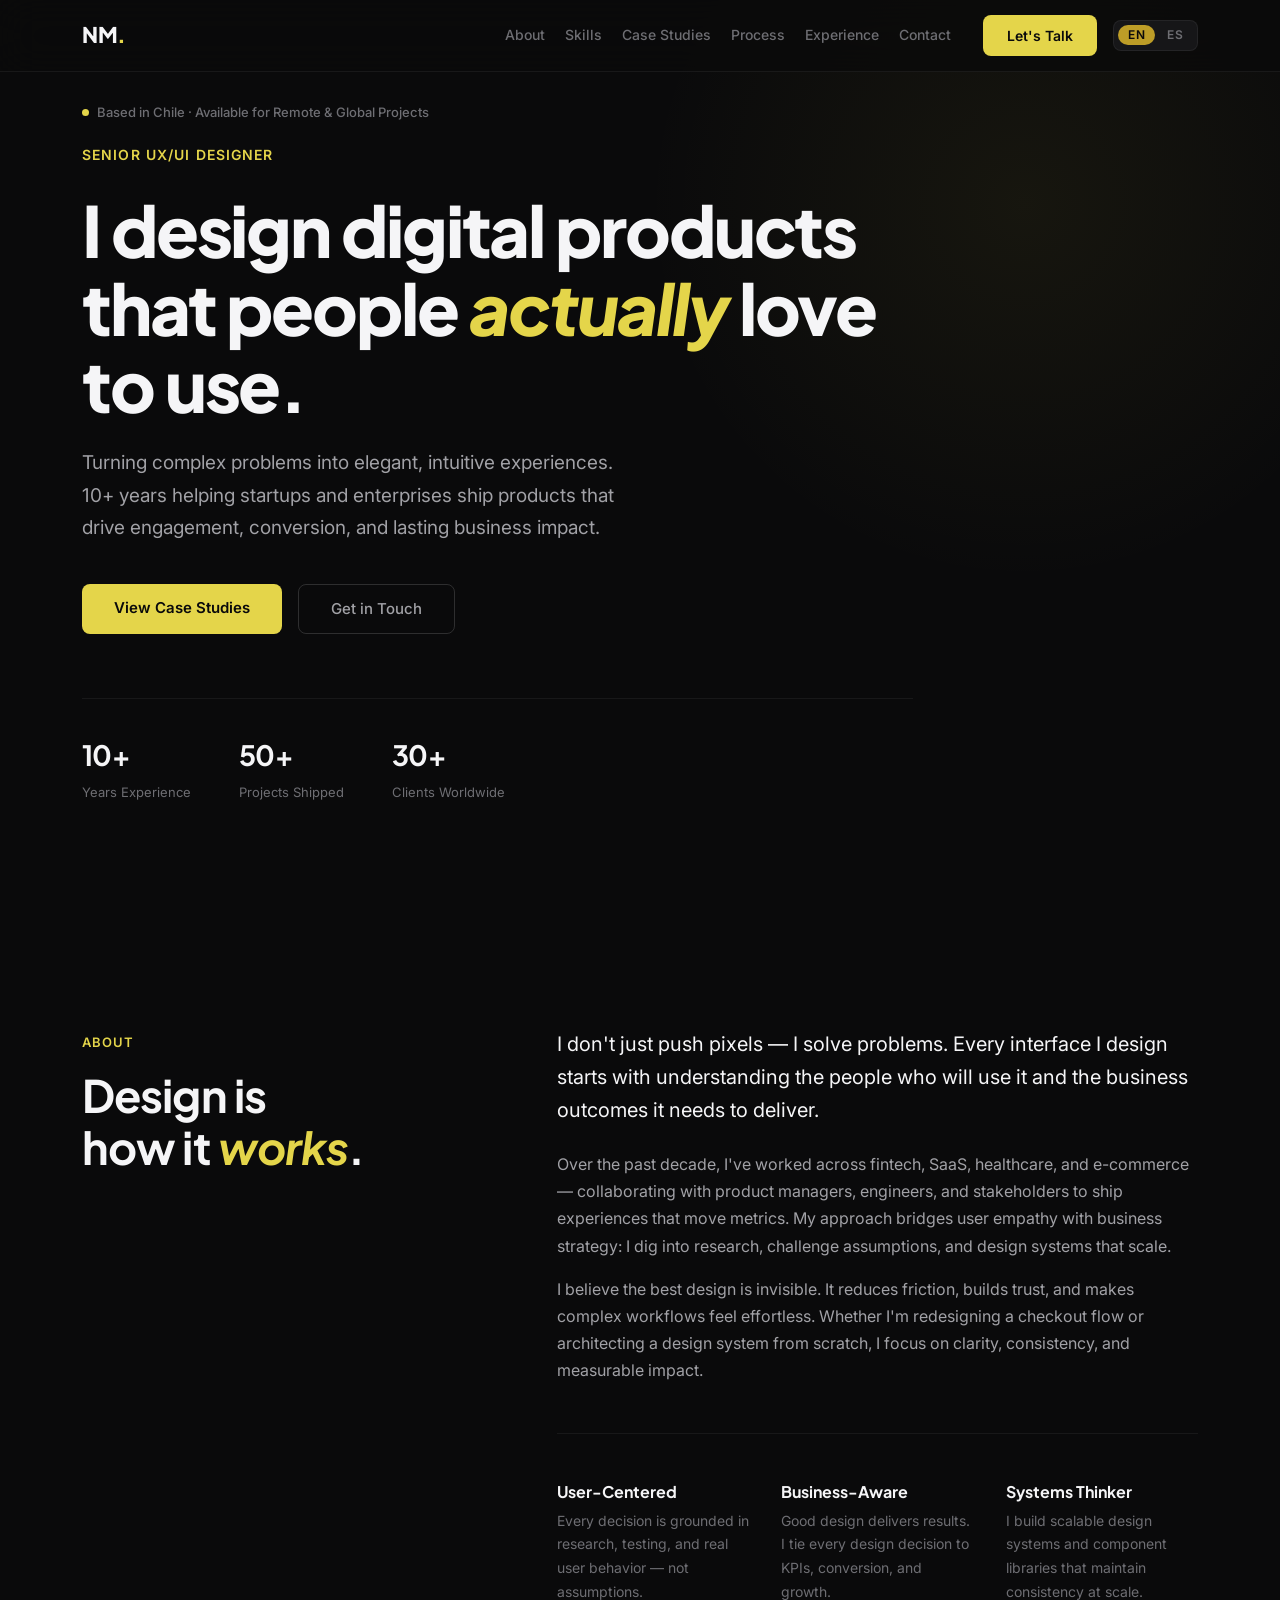
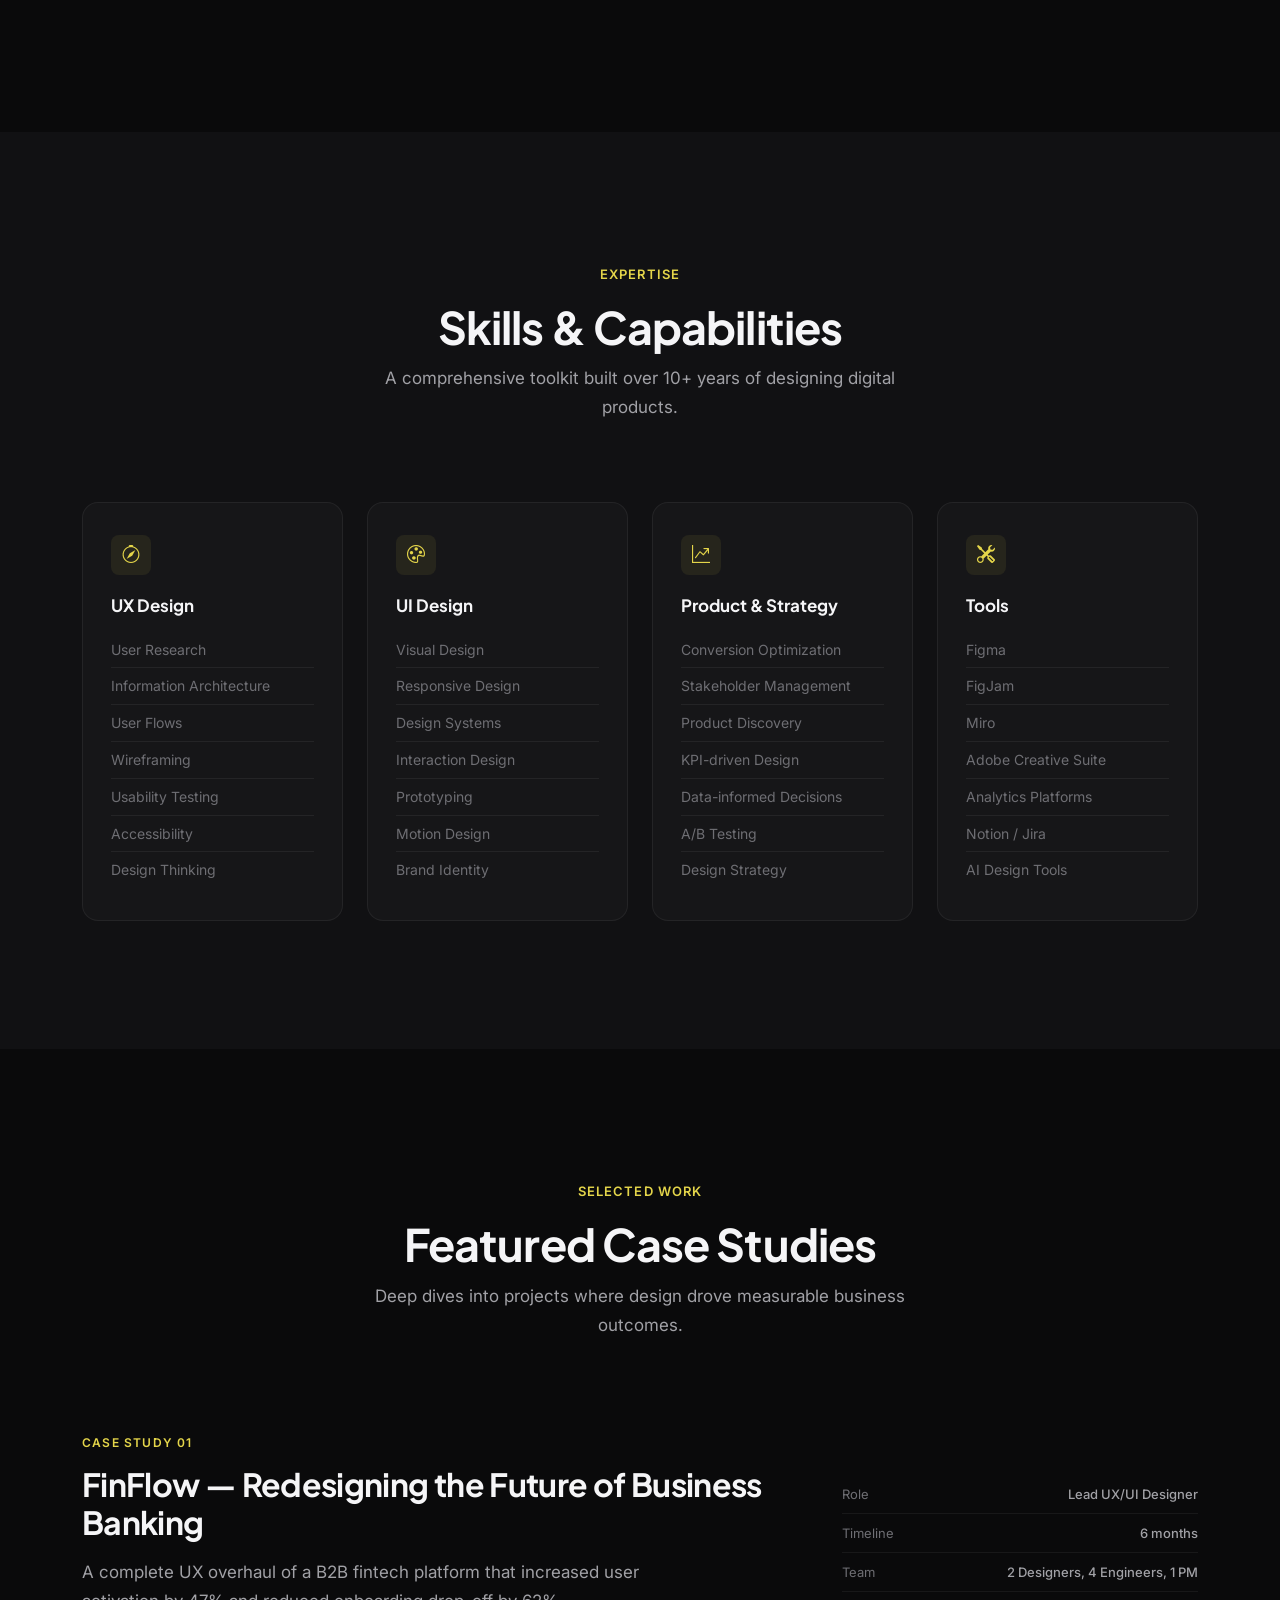
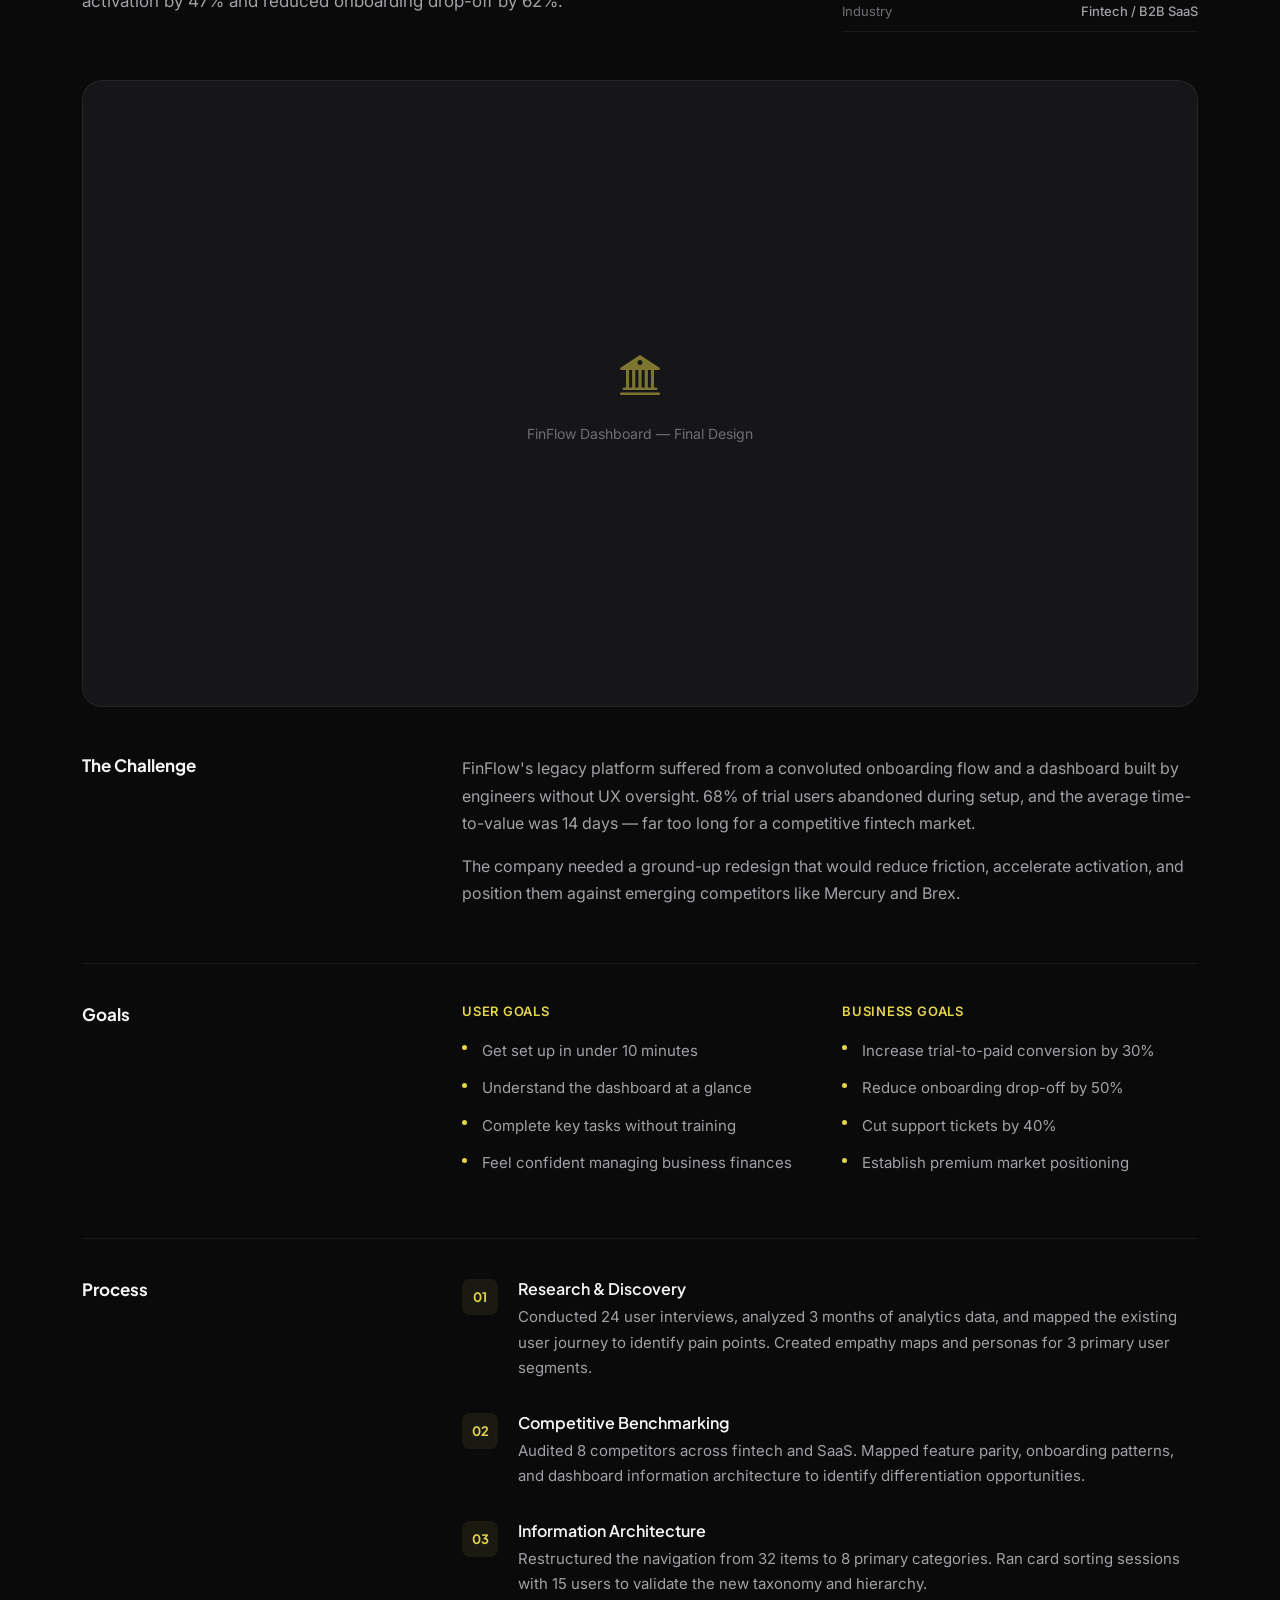
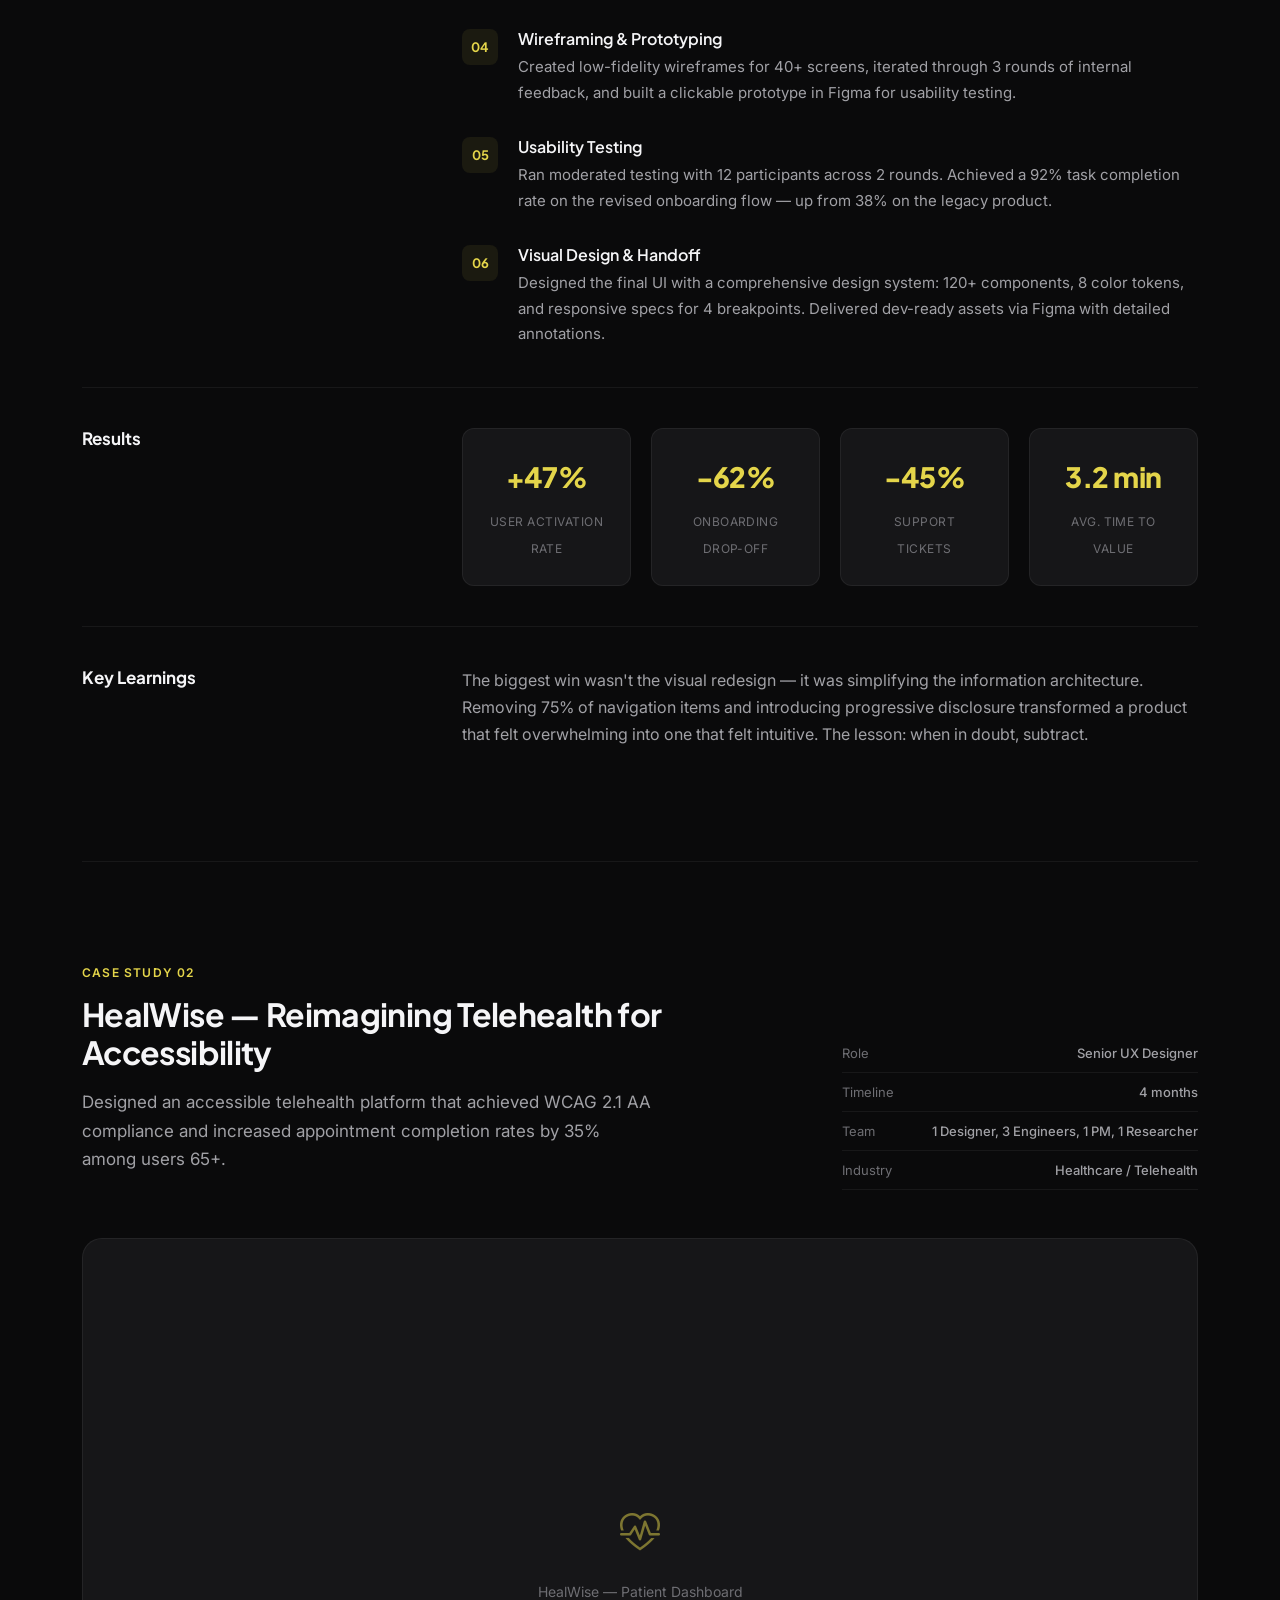
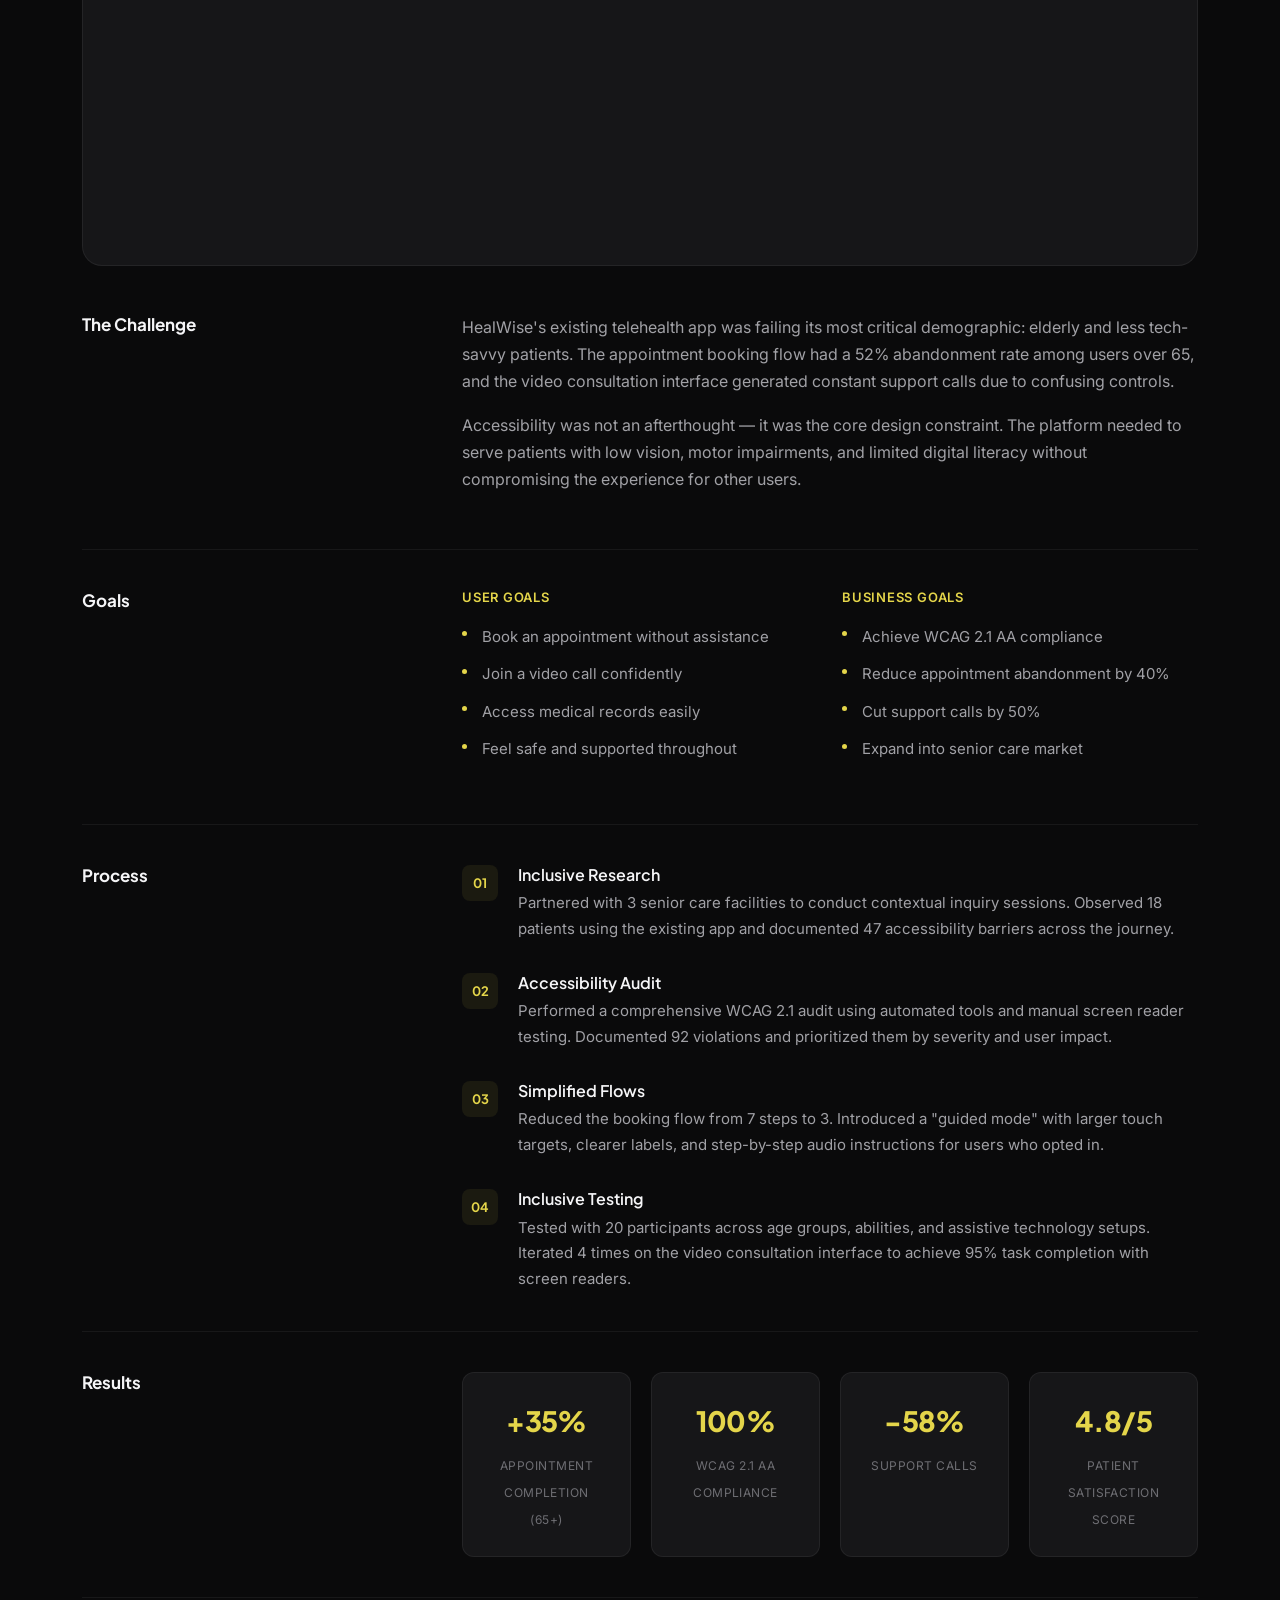
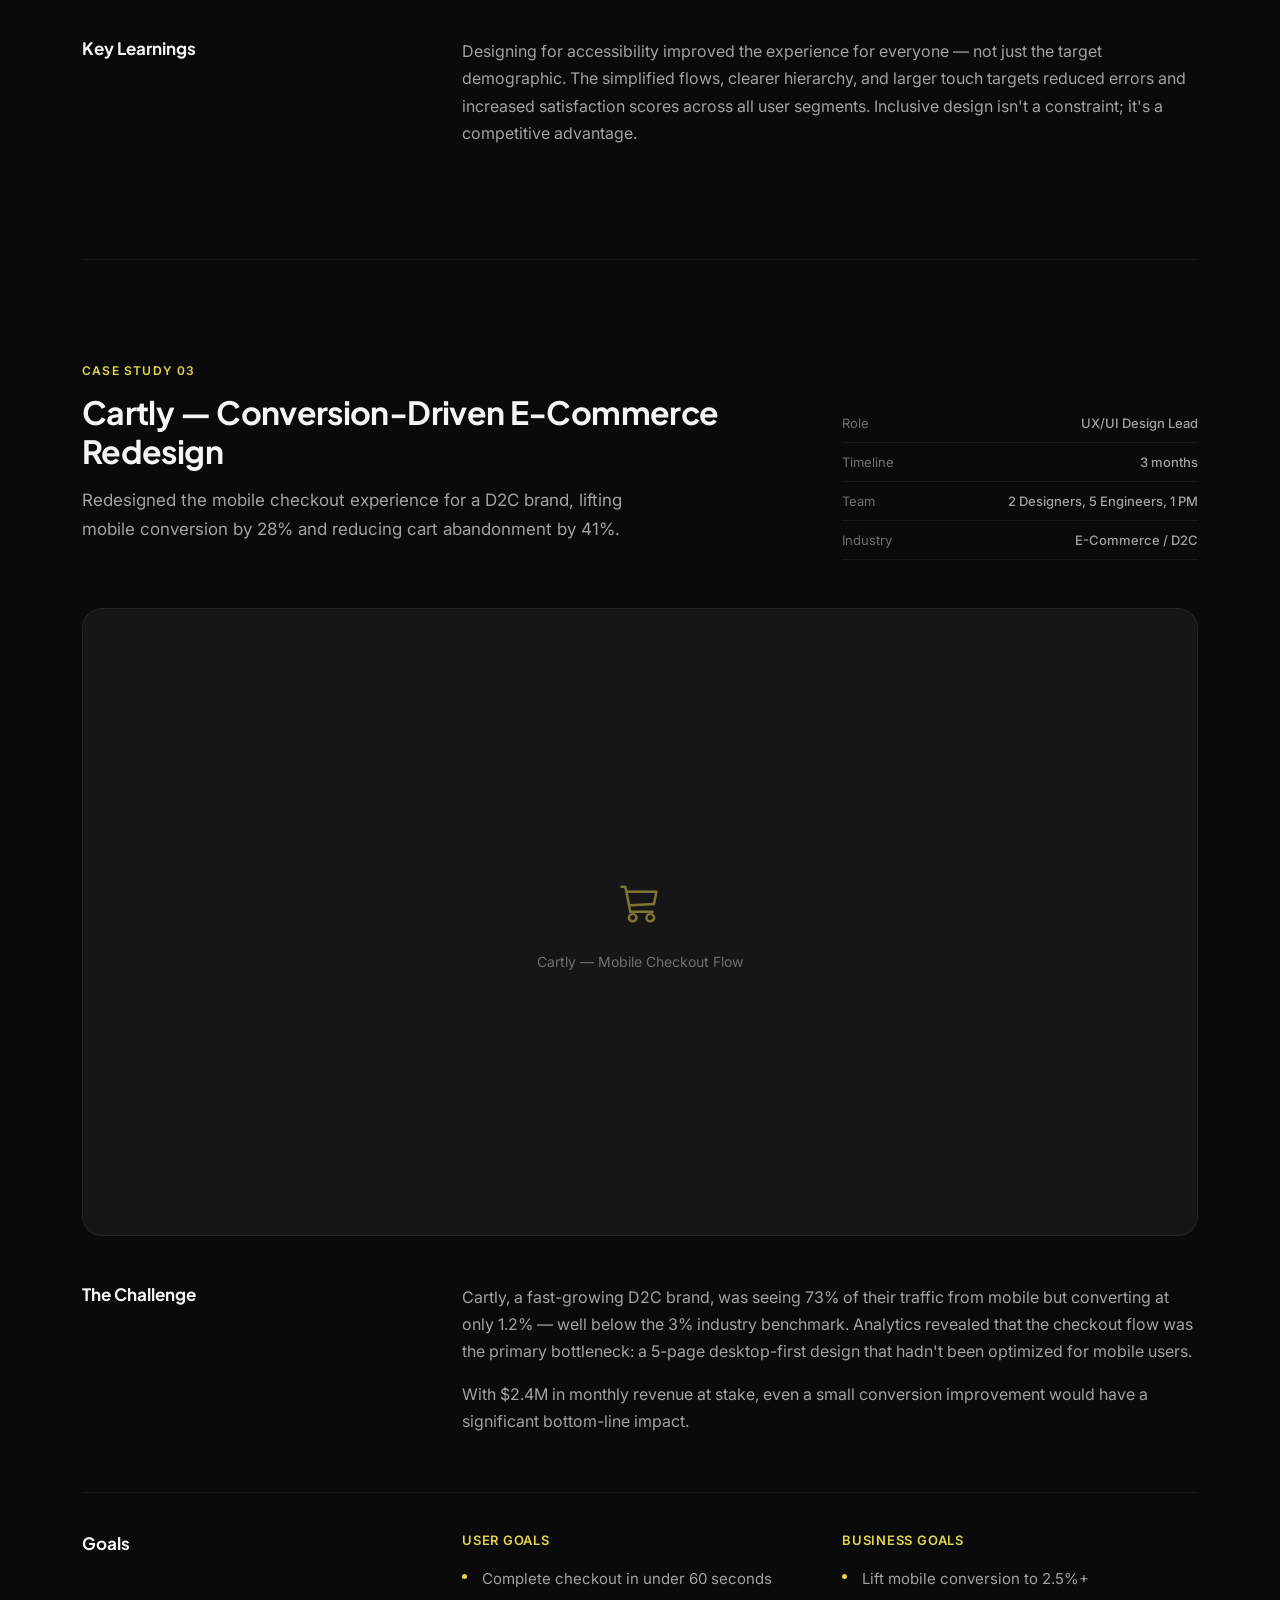
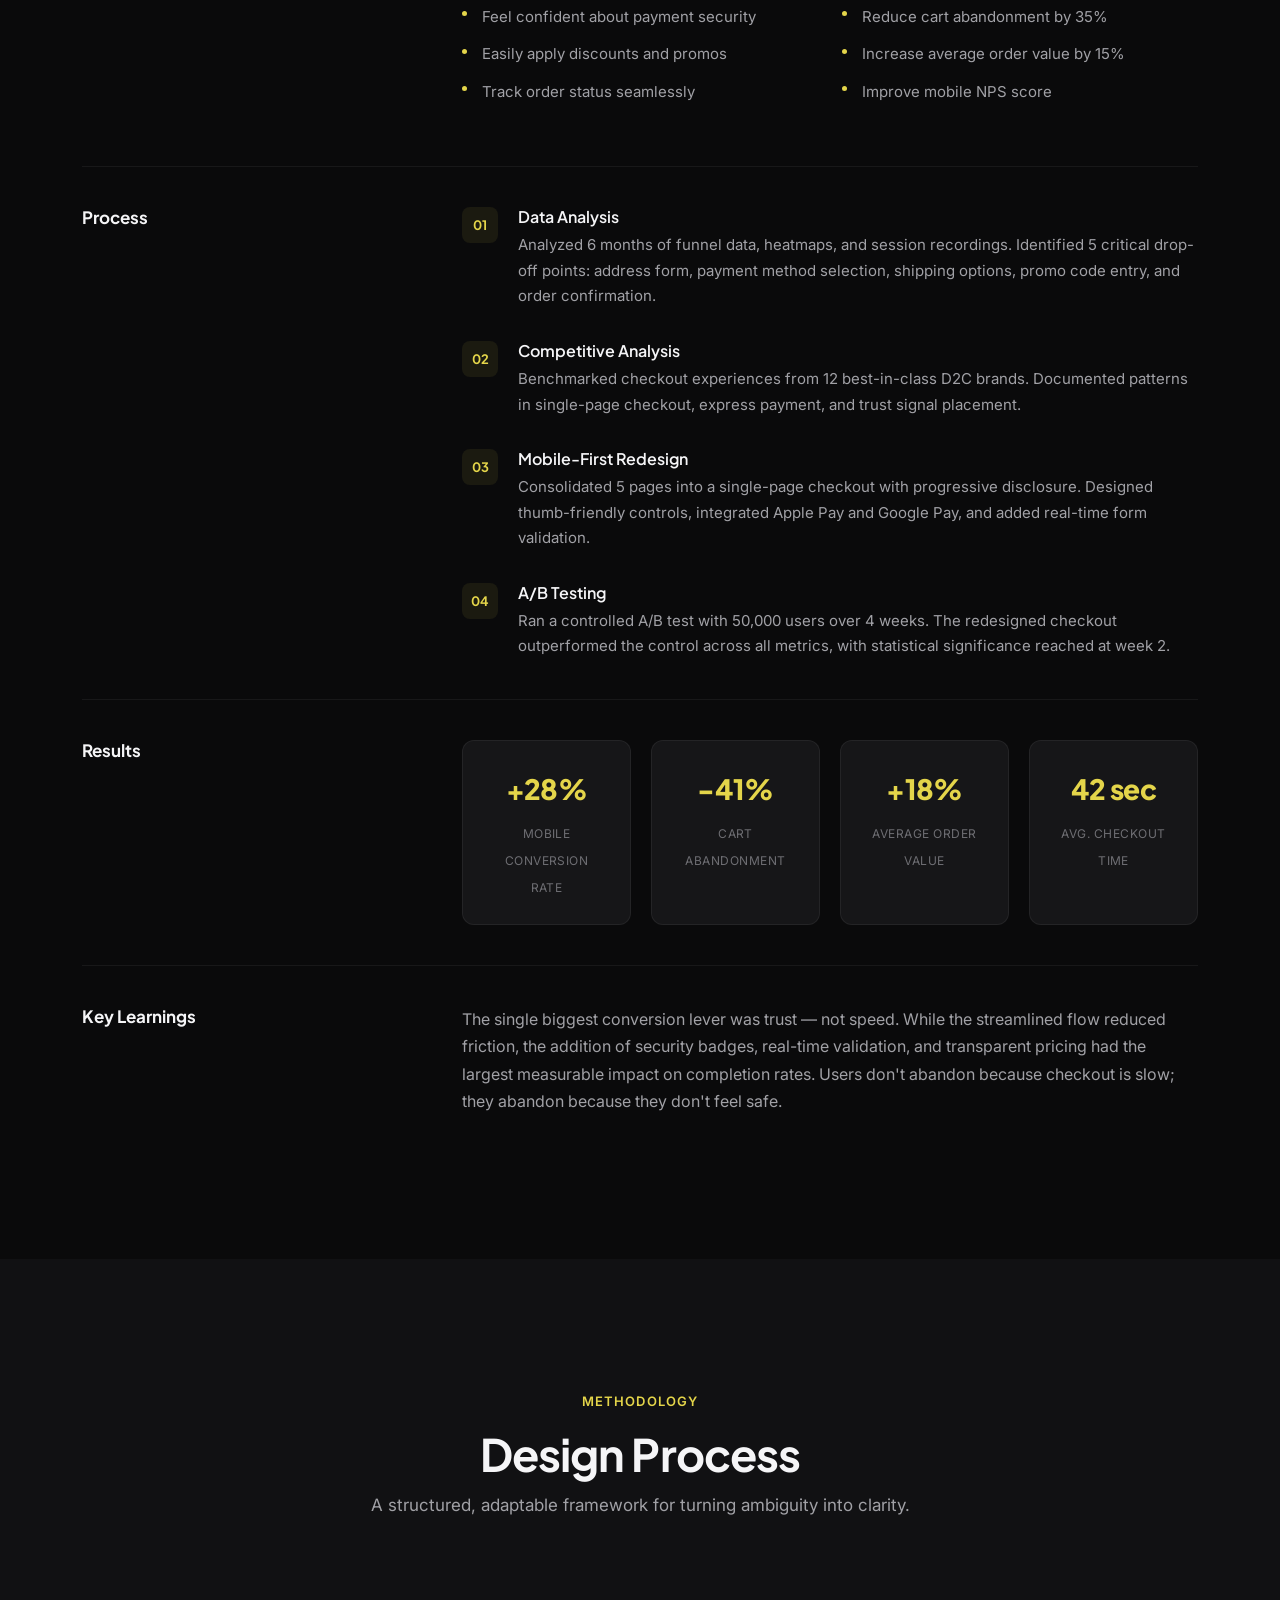
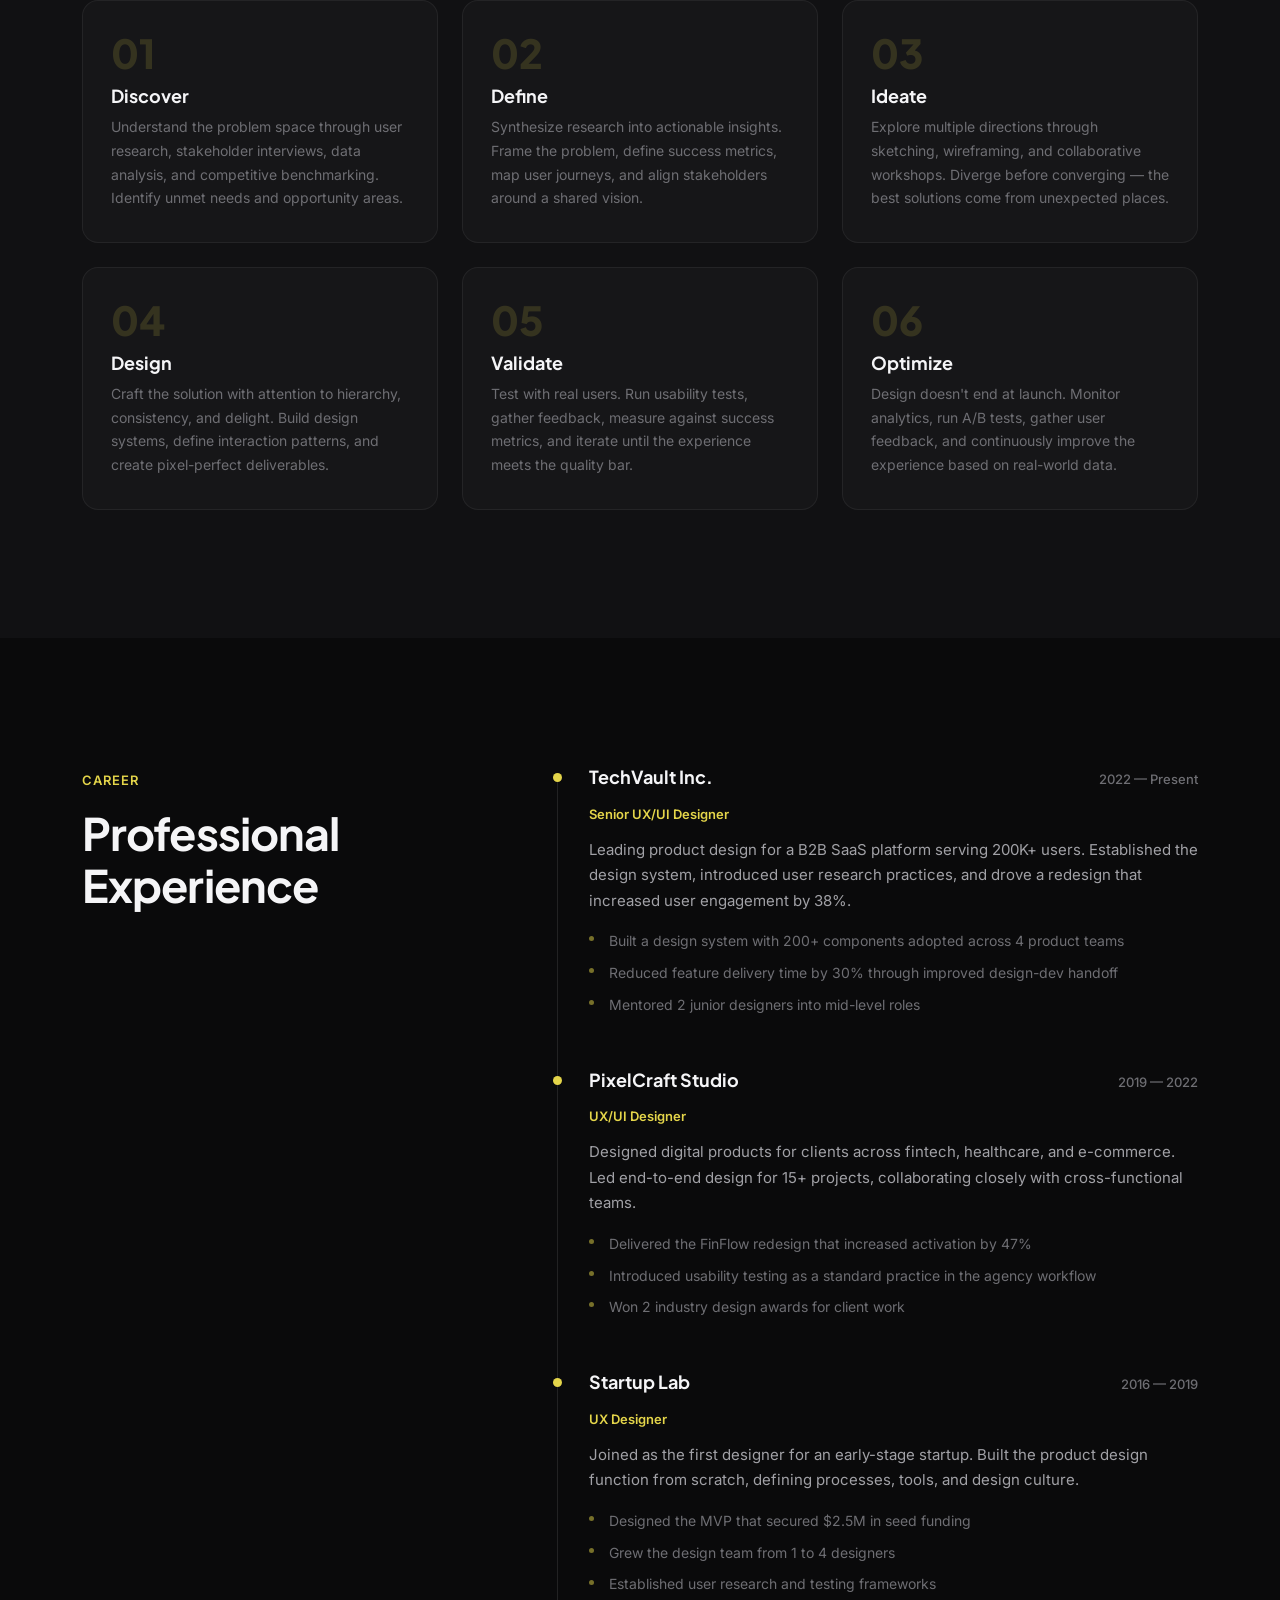
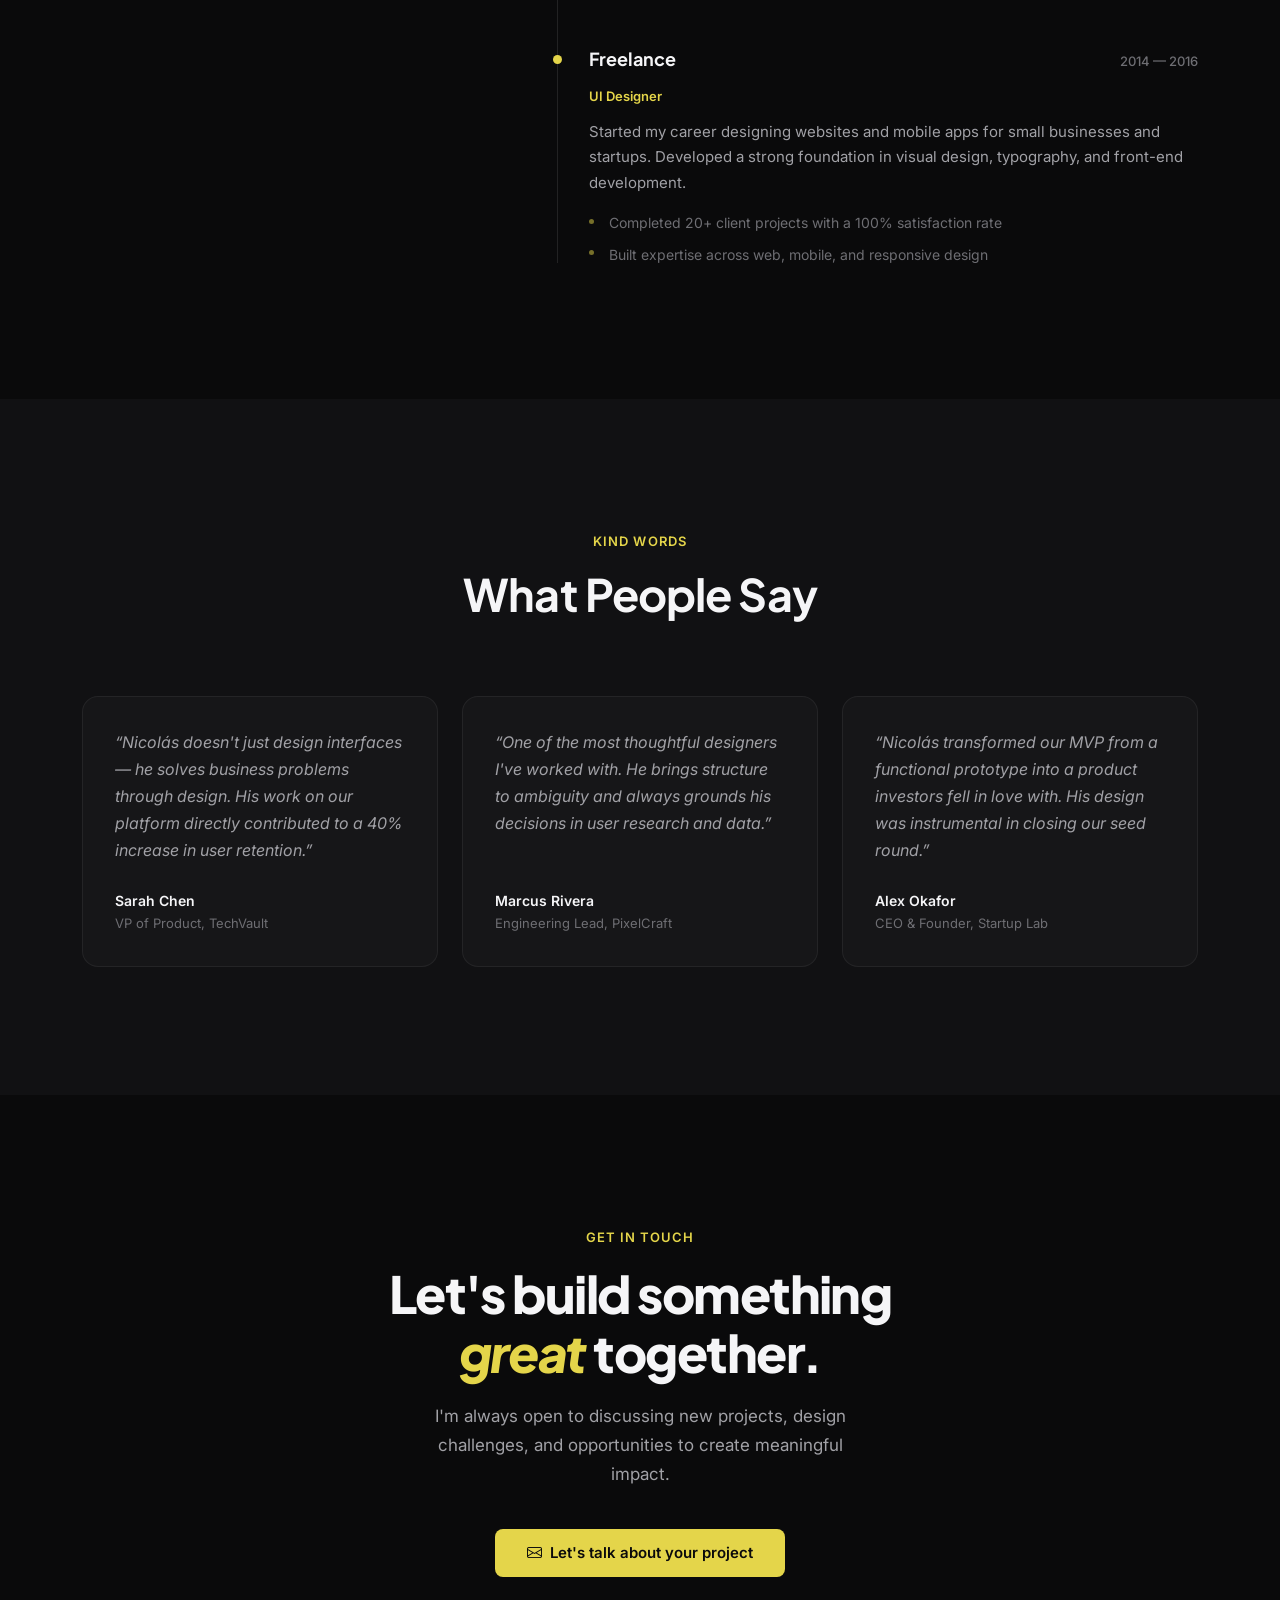
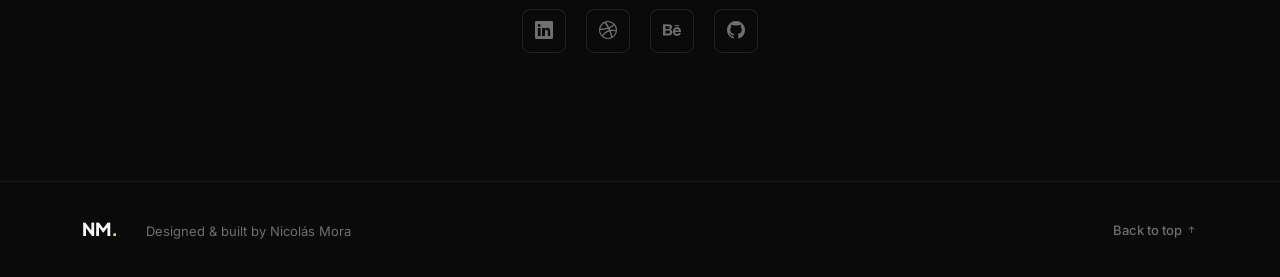
==== index.html @ b768e21a "Initial commit" ====
<!DOCTYPE html>
<html lang="en" data-bs-theme="dark">
<head>
  <meta charset="UTF-8">
  <meta name="viewport" content="width=device-width, initial-scale=1.0">
  <meta name="description" content="Senior UX/UI Designer — Crafting intuitive digital experiences that drive measurable business outcomes.">
  <meta name="author" content="Nicolás Mora">
  <meta name="theme-color" content="#0a0a0b">
  <title>Nicolás Mora — Senior UX/UI Designer</title>

  <link rel="preconnect" href="https://fonts.googleapis.com">
  <link rel="preconnect" href="https://fonts.gstatic.com" crossorigin>
  <link href="https://fonts.googleapis.com/css2?family=Inter:wght@300;400;500;600;700&family=Plus+Jakarta+Sans:wght@400;500;600;700;800&display=swap" rel="stylesheet">

  <link href="https://cdn.jsdelivr.net/npm/bootstrap@5.3.3/dist/css/bootstrap.min.css" rel="stylesheet">
  <link href="https://cdn.jsdelivr.net/npm/bootstrap-icons@1.11.3/font/bootstrap-icons.min.css" rel="stylesheet">
  <link rel="stylesheet" href="css/style.css">
</head>
<body>

  <!-- ============ NAVIGATION ============ -->
  <nav class="navbar navbar-expand-lg fixed-top nav-blur" id="mainNav">
    <div class="container">
      <a class="navbar-brand brand-mark" href="#">NM<span class="accent-dot">.</span></a>
      <button class="navbar-toggler border-0 shadow-none" type="button" data-bs-toggle="collapse" data-bs-target="#navbarNav" aria-controls="navbarNav" aria-expanded="false" aria-label="Toggle navigation">
        <span class="navbar-toggler-icon"></span>
      </button>
      <div class="collapse navbar-collapse justify-content-end" id="navbarNav">
        <ul class="navbar-nav gap-lg-1">
          <li class="nav-item"><a class="nav-link" href="#about" data-i18n="nav.about">About</a></li>
          <li class="nav-item"><a class="nav-link" href="#skills" data-i18n="nav.skills">Skills</a></li>
          <li class="nav-item"><a class="nav-link" href="#case-studies" data-i18n="nav.caseStudies">Case Studies</a></li>
          <li class="nav-item"><a class="nav-link" href="#process" data-i18n="nav.process">Process</a></li>
          <li class="nav-item"><a class="nav-link" href="#experience" data-i18n="nav.experience">Experience</a></li>
          <li class="nav-item"><a class="nav-link" href="#contact" data-i18n="nav.contact">Contact</a></li>
        </ul>
        <a href="#contact" class="btn btn-accent ms-lg-4 d-none d-lg-inline-flex" data-i18n="nav.cta">Let's Talk</a>
        <div class="lang-switcher" role="group" aria-label="Language selector">
          <button class="lang-btn active" data-lang="en" aria-pressed="true">EN</button>
          <button class="lang-btn" data-lang="es" aria-pressed="false">ES</button>
        </div>
      </div>
    </div>
  </nav>

  <!-- ============ HERO ============ -->
  <header class="hero-section" id="hero">
    <div class="container">
      <div class="row min-vh-100 align-items-center">
        <div class="col-lg-10 col-xl-9">
          <div class="hero-availability fade-in">
            <span class="availability-dot" aria-hidden="true"></span>
            <span data-i18n="hero.availability">Based in Chile &middot; Available for Remote &amp; Global Projects</span>
          </div>
          <div class="hero-overline fade-in" style="animation-delay:.05s" data-i18n="hero.overline">Senior UX/UI Designer</div>
          <h1 class="hero-title fade-in" style="animation-delay:.1s" data-i18n="hero.title" data-i18n-html="true">
            I design digital products<br class="d-none d-md-block">
            that people <em>actually</em> love<br class="d-none d-md-block">
            to use.
          </h1>
          <p class="hero-sub fade-in" style="animation-delay:.2s" data-i18n="hero.sub" data-i18n-html="true">
            Turning complex problems into elegant, intuitive experiences.<br class="d-none d-md-block">
            10+ years helping startups and enterprises ship products that<br class="d-none d-md-block">
            drive engagement, conversion, and lasting business impact.
          </p>
          <div class="hero-ctas fade-in" style="animation-delay:.3s">
            <a href="#case-studies" class="btn btn-accent btn-lg" data-i18n="hero.cta1">View Case Studies</a>
            <a href="#contact" class="btn btn-outline-light btn-lg" data-i18n="hero.cta2">Get in Touch</a>
          </div>
          <div class="hero-stats fade-in" style="animation-delay:.4s">
            <div class="stat-item">
              <span class="stat-number">10+</span>
              <span class="stat-label" data-i18n="hero.stat1">Years Experience</span>
            </div>
            <div class="stat-item">
              <span class="stat-number">50+</span>
              <span class="stat-label" data-i18n="hero.stat2">Projects Shipped</span>
            </div>
            <div class="stat-item">
              <span class="stat-number">30+</span>
              <span class="stat-label" data-i18n="hero.stat3">Clients Worldwide</span>
            </div>
          </div>
        </div>
      </div>
    </div>
    <div class="hero-gradient" aria-hidden="true"></div>
  </header>

  <!-- ============ ABOUT ============ -->
  <section class="section-padding" id="about">
    <div class="container">
      <div class="row">
        <div class="col-lg-4 mb-5 mb-lg-0">
          <span class="section-label scroll-reveal" data-i18n="about.label">About</span>
          <h2 class="section-title scroll-reveal" data-i18n="about.title" data-i18n-html="true">Design is<br>how it <em>works</em>.</h2>
        </div>
        <div class="col-lg-7 offset-lg-1">
          <div class="about-content scroll-reveal">
            <p class="lead-text" data-i18n="about.lead">
              I don't just push pixels — I solve problems. Every interface I design starts with understanding the people who will use it and the business outcomes it needs to deliver.
            </p>
            <p class="body-text" data-i18n="about.p1">
              Over the past decade, I've worked across fintech, SaaS, healthcare, and e-commerce — collaborating with product managers, engineers, and stakeholders to ship experiences that move metrics. My approach bridges user empathy with business strategy: I dig into research, challenge assumptions, and design systems that scale.
            </p>
            <p class="body-text" data-i18n="about.p2">
              I believe the best design is invisible. It reduces friction, builds trust, and makes complex workflows feel effortless. Whether I'm redesigning a checkout flow or architecting a design system from scratch, I focus on clarity, consistency, and measurable impact.
            </p>
          </div>
          <div class="about-values scroll-reveal">
            <div class="value-item">
              <h3 class="value-title" data-i18n="about.v1Title">User-Centered</h3>
              <p class="value-desc" data-i18n="about.v1Desc">Every decision is grounded in research, testing, and real user behavior — not assumptions.</p>
            </div>
            <div class="value-item">
              <h3 class="value-title" data-i18n="about.v2Title">Business-Aware</h3>
              <p class="value-desc" data-i18n="about.v2Desc">Good design delivers results. I tie every design decision to KPIs, conversion, and growth.</p>
            </div>
            <div class="value-item">
              <h3 class="value-title" data-i18n="about.v3Title">Systems Thinker</h3>
              <p class="value-desc" data-i18n="about.v3Desc">I build scalable design systems and component libraries that maintain consistency at scale.</p>
            </div>
          </div>
        </div>
      </div>
    </div>
  </section>

  <!-- ============ SKILLS ============ -->
  <section class="section-padding surface-alt" id="skills">
    <div class="container">
      <div class="text-center mb-5 pb-3">
        <span class="section-label scroll-reveal" data-i18n="skills.label">Expertise</span>
        <h2 class="section-title scroll-reveal" data-i18n="skills.title">Skills & Capabilities</h2>
        <p class="section-desc scroll-reveal" data-i18n="skills.desc">A comprehensive toolkit built over 10+ years of designing digital products.</p>
      </div>

      <div class="row g-4">
        <!-- UX Design -->
        <div class="col-md-6 col-xl-3 scroll-reveal">
          <div class="skill-card">
            <div class="skill-icon"><i class="bi bi-compass"></i></div>
            <h3 class="skill-card-title" data-i18n="skills.uxTitle">UX Design</h3>
            <ul class="skill-list">
              <li>User Research</li>
              <li>Information Architecture</li>
              <li>User Flows</li>
              <li>Wireframing</li>
              <li>Usability Testing</li>
              <li>Accessibility</li>
              <li>Design Thinking</li>
            </ul>
          </div>
        </div>

        <!-- UI Design -->
        <div class="col-md-6 col-xl-3 scroll-reveal" style="animation-delay:.1s">
          <div class="skill-card">
            <div class="skill-icon"><i class="bi bi-palette"></i></div>
            <h3 class="skill-card-title" data-i18n="skills.uiTitle">UI Design</h3>
            <ul class="skill-list">
              <li>Visual Design</li>
              <li>Responsive Design</li>
              <li>Design Systems</li>
              <li>Interaction Design</li>
              <li>Prototyping</li>
              <li>Motion Design</li>
              <li>Brand Identity</li>
            </ul>
          </div>
        </div>

        <!-- Product & Business -->
        <div class="col-md-6 col-xl-3 scroll-reveal" style="animation-delay:.2s">
          <div class="skill-card">
            <div class="skill-icon"><i class="bi bi-graph-up-arrow"></i></div>
            <h3 class="skill-card-title" data-i18n="skills.prodTitle">Product & Strategy</h3>
            <ul class="skill-list">
              <li>Conversion Optimization</li>
              <li>Stakeholder Management</li>
              <li>Product Discovery</li>
              <li>KPI-driven Design</li>
              <li>Data-informed Decisions</li>
              <li>A/B Testing</li>
              <li>Design Strategy</li>
            </ul>
          </div>
        </div>

        <!-- Tools -->
        <div class="col-md-6 col-xl-3 scroll-reveal" style="animation-delay:.3s">
          <div class="skill-card">
            <div class="skill-icon"><i class="bi bi-tools"></i></div>
            <h3 class="skill-card-title" data-i18n="skills.toolsTitle">Tools</h3>
            <ul class="skill-list">
              <li>Figma</li>
              <li>FigJam</li>
              <li>Miro</li>
              <li>Adobe Creative Suite</li>
              <li>Analytics Platforms</li>
              <li>Notion / Jira</li>
              <li>AI Design Tools</li>
            </ul>
          </div>
        </div>
      </div>
    </div>
  </section>

  <!-- ============ CASE STUDIES ============ -->
  <section class="section-padding" id="case-studies">
    <div class="container">
      <div class="text-center mb-5 pb-4">
        <span class="section-label scroll-reveal" data-i18n="cs.label">Selected Work</span>
        <h2 class="section-title scroll-reveal" data-i18n="cs.title">Featured Case Studies</h2>
        <p class="section-desc scroll-reveal" data-i18n="cs.desc">Deep dives into projects where design drove measurable business outcomes.</p>
      </div>

      <!-- ===== Case Study 1 ===== -->
      <article class="case-study scroll-reveal" id="cs-finflow">
        <div class="case-study-header">
          <div class="row align-items-end">
            <div class="col-lg-8">
              <span class="case-label" data-i18n="cs1.label">Case Study 01</span>
              <h3 class="case-title" data-i18n="cs1.title">FinFlow — Redesigning the Future of Business Banking</h3>
              <p class="case-excerpt" data-i18n="cs1.excerpt">A complete UX overhaul of a B2B fintech platform that increased user activation by 47% and reduced onboarding drop-off by 62%.</p>
            </div>
            <div class="col-lg-4">
              <div class="case-meta">
                <div class="meta-item"><span class="meta-label" data-i18n="cs.metaRole">Role</span><span class="meta-value" data-i18n="cs1.role">Lead UX/UI Designer</span></div>
                <div class="meta-item"><span class="meta-label" data-i18n="cs.metaTimeline">Timeline</span><span class="meta-value" data-i18n="cs1.timeline">6 months</span></div>
                <div class="meta-item"><span class="meta-label" data-i18n="cs.metaTeam">Team</span><span class="meta-value" data-i18n="cs1.team">2 Designers, 4 Engineers, 1 PM</span></div>
                <div class="meta-item"><span class="meta-label" data-i18n="cs.metaIndustry">Industry</span><span class="meta-value" data-i18n="cs1.industry">Fintech / B2B SaaS</span></div>
              </div>
            </div>
          </div>
        </div>

        <div class="case-visual">
          <div class="case-visual-placeholder">
            <div class="placeholder-inner">
              <i class="bi bi-bank2"></i>
              <span>FinFlow Dashboard — Final Design</span>
            </div>
          </div>
        </div>

        <div class="case-body">
          <div class="row">
            <div class="col-lg-4 mb-4 mb-lg-0">
              <h4 class="case-section-title" data-i18n="cs.challenge">The Challenge</h4>
            </div>
            <div class="col-lg-8">
              <p data-i18n="cs1.challengeP1">FinFlow's legacy platform suffered from a convoluted onboarding flow and a dashboard built by engineers without UX oversight. 68% of trial users abandoned during setup, and the average time-to-value was 14 days — far too long for a competitive fintech market.</p>
              <p data-i18n="cs1.challengeP2">The company needed a ground-up redesign that would reduce friction, accelerate activation, and position them against emerging competitors like Mercury and Brex.</p>
            </div>
          </div>

          <hr class="case-divider">

          <div class="row">
            <div class="col-lg-4 mb-4 mb-lg-0">
              <h4 class="case-section-title" data-i18n="cs.goals">Goals</h4>
            </div>
            <div class="col-lg-8">
              <div class="row g-4">
                <div class="col-sm-6">
                  <h5 class="goal-label">User Goals</h5>
                  <ul class="goal-list">
                    <li>Get set up in under 10 minutes</li>
                    <li>Understand the dashboard at a glance</li>
                    <li>Complete key tasks without training</li>
                    <li>Feel confident managing business finances</li>
                  </ul>
                </div>
                <div class="col-sm-6">
                  <h5 class="goal-label">Business Goals</h5>
                  <ul class="goal-list">
                    <li>Increase trial-to-paid conversion by 30%</li>
                    <li>Reduce onboarding drop-off by 50%</li>
                    <li>Cut support tickets by 40%</li>
                    <li>Establish premium market positioning</li>
                  </ul>
                </div>
              </div>
            </div>
          </div>

          <hr class="case-divider">

          <div class="row">
            <div class="col-lg-4 mb-4 mb-lg-0">
              <h4 class="case-section-title">Process</h4>
            </div>
            <div class="col-lg-8">
              <div class="process-steps-inline">
                <div class="process-step-item">
                  <span class="step-num">01</span>
                  <h5>Research & Discovery</h5>
                  <p>Conducted 24 user interviews, analyzed 3 months of analytics data, and mapped the existing user journey to identify pain points. Created empathy maps and personas for 3 primary user segments.</p>
                </div>
                <div class="process-step-item">
                  <span class="step-num">02</span>
                  <h5>Competitive Benchmarking</h5>
                  <p>Audited 8 competitors across fintech and SaaS. Mapped feature parity, onboarding patterns, and dashboard information architecture to identify differentiation opportunities.</p>
                </div>
                <div class="process-step-item">
                  <span class="step-num">03</span>
                  <h5>Information Architecture</h5>
                  <p>Restructured the navigation from 32 items to 8 primary categories. Ran card sorting sessions with 15 users to validate the new taxonomy and hierarchy.</p>
                </div>
                <div class="process-step-item">
                  <span class="step-num">04</span>
                  <h5>Wireframing & Prototyping</h5>
                  <p>Created low-fidelity wireframes for 40+ screens, iterated through 3 rounds of internal feedback, and built a clickable prototype in Figma for usability testing.</p>
                </div>
                <div class="process-step-item">
                  <span class="step-num">05</span>
                  <h5>Usability Testing</h5>
                  <p>Ran moderated testing with 12 participants across 2 rounds. Achieved a 92% task completion rate on the revised onboarding flow — up from 38% on the legacy product.</p>
                </div>
                <div class="process-step-item">
                  <span class="step-num">06</span>
                  <h5>Visual Design & Handoff</h5>
                  <p>Designed the final UI with a comprehensive design system: 120+ components, 8 color tokens, and responsive specs for 4 breakpoints. Delivered dev-ready assets via Figma with detailed annotations.</p>
                </div>
              </div>
            </div>
          </div>

          <hr class="case-divider">

          <div class="row">
            <div class="col-lg-4 mb-4 mb-lg-0">
              <h4 class="case-section-title">Results</h4>
            </div>
            <div class="col-lg-8">
              <div class="results-grid">
                <div class="result-card">
                  <span class="result-number">+47%</span>
                  <span class="result-desc">User Activation Rate</span>
                </div>
                <div class="result-card">
                  <span class="result-number">-62%</span>
                  <span class="result-desc">Onboarding Drop-off</span>
                </div>
                <div class="result-card">
                  <span class="result-number">-45%</span>
                  <span class="result-desc">Support Tickets</span>
                </div>
                <div class="result-card">
                  <span class="result-number">3.2 min</span>
                  <span class="result-desc">Avg. Time to Value</span>
                </div>
              </div>
            </div>
          </div>

          <hr class="case-divider">

          <div class="row">
            <div class="col-lg-4 mb-4 mb-lg-0">
              <h4 class="case-section-title">Key Learnings</h4>
            </div>
            <div class="col-lg-8">
              <p data-i18n="cs1.learnings">The biggest win wasn't the visual redesign — it was simplifying the information architecture. Removing 75% of navigation items and introducing progressive disclosure transformed a product that felt overwhelming into one that felt intuitive. The lesson: when in doubt, subtract.</p>
            </div>
          </div>
        </div>
      </article>

      <!-- ===== Case Study 2 ===== -->
      <article class="case-study scroll-reveal" id="cs-healwise">
        <div class="case-study-header">
          <div class="row align-items-end">
            <div class="col-lg-8">
              <span class="case-label" data-i18n="cs2.label">Case Study 02</span>
              <h3 class="case-title" data-i18n="cs2.title">HealWise — Reimagining Telehealth for Accessibility</h3>
              <p class="case-excerpt" data-i18n="cs2.excerpt">Designed an accessible telehealth platform that achieved WCAG 2.1 AA compliance and increased appointment completion rates by 35% among users 65+.</p>
            </div>
            <div class="col-lg-4">
              <div class="case-meta">
                <div class="meta-item"><span class="meta-label" data-i18n="cs.metaRole">Role</span><span class="meta-value" data-i18n="cs2.role">Senior UX Designer</span></div>
                <div class="meta-item"><span class="meta-label" data-i18n="cs.metaTimeline">Timeline</span><span class="meta-value" data-i18n="cs2.timeline">4 months</span></div>
                <div class="meta-item"><span class="meta-label" data-i18n="cs.metaTeam">Team</span><span class="meta-value" data-i18n="cs2.team">1 Designer, 3 Engineers, 1 PM, 1 Researcher</span></div>
                <div class="meta-item"><span class="meta-label" data-i18n="cs.metaIndustry">Industry</span><span class="meta-value" data-i18n="cs2.industry">Healthcare / Telehealth</span></div>
              </div>
            </div>
          </div>
        </div>

        <div class="case-visual">
          <div class="case-visual-placeholder">
            <div class="placeholder-inner">
              <i class="bi bi-heart-pulse"></i>
              <span>HealWise — Patient Dashboard</span>
            </div>
          </div>
        </div>

        <div class="case-body">
          <div class="row">
            <div class="col-lg-4 mb-4 mb-lg-0">
              <h4 class="case-section-title" data-i18n="cs.challenge">The Challenge</h4>
            </div>
            <div class="col-lg-8">
              <p data-i18n="cs2.challengeP1">HealWise's existing telehealth app was failing its most critical demographic: elderly and less tech-savvy patients. The appointment booking flow had a 52% abandonment rate among users over 65, and the video consultation interface generated constant support calls due to confusing controls.</p>
              <p data-i18n="cs2.challengeP2">Accessibility was not an afterthought — it was the core design constraint. The platform needed to serve patients with low vision, motor impairments, and limited digital literacy without compromising the experience for other users.</p>
            </div>
          </div>

          <hr class="case-divider">

          <div class="row">
            <div class="col-lg-4 mb-4 mb-lg-0">
              <h4 class="case-section-title">Goals</h4>
            </div>
            <div class="col-lg-8">
              <div class="row g-4">
                <div class="col-sm-6">
                  <h5 class="goal-label">User Goals</h5>
                  <ul class="goal-list">
                    <li>Book an appointment without assistance</li>
                    <li>Join a video call confidently</li>
                    <li>Access medical records easily</li>
                    <li>Feel safe and supported throughout</li>
                  </ul>
                </div>
                <div class="col-sm-6">
                  <h5 class="goal-label">Business Goals</h5>
                  <ul class="goal-list">
                    <li>Achieve WCAG 2.1 AA compliance</li>
                    <li>Reduce appointment abandonment by 40%</li>
                    <li>Cut support calls by 50%</li>
                    <li>Expand into senior care market</li>
                  </ul>
                </div>
              </div>
            </div>
          </div>

          <hr class="case-divider">

          <div class="row">
            <div class="col-lg-4 mb-4 mb-lg-0">
              <h4 class="case-section-title">Process</h4>
            </div>
            <div class="col-lg-8">
              <div class="process-steps-inline">
                <div class="process-step-item">
                  <span class="step-num">01</span>
                  <h5>Inclusive Research</h5>
                  <p>Partnered with 3 senior care facilities to conduct contextual inquiry sessions. Observed 18 patients using the existing app and documented 47 accessibility barriers across the journey.</p>
                </div>
                <div class="process-step-item">
                  <span class="step-num">02</span>
                  <h5>Accessibility Audit</h5>
                  <p>Performed a comprehensive WCAG 2.1 audit using automated tools and manual screen reader testing. Documented 92 violations and prioritized them by severity and user impact.</p>
                </div>
                <div class="process-step-item">
                  <span class="step-num">03</span>
                  <h5>Simplified Flows</h5>
                  <p>Reduced the booking flow from 7 steps to 3. Introduced a "guided mode" with larger touch targets, clearer labels, and step-by-step audio instructions for users who opted in.</p>
                </div>
                <div class="process-step-item">
                  <span class="step-num">04</span>
                  <h5>Inclusive Testing</h5>
                  <p>Tested with 20 participants across age groups, abilities, and assistive technology setups. Iterated 4 times on the video consultation interface to achieve 95% task completion with screen readers.</p>
                </div>
              </div>
            </div>
          </div>

          <hr class="case-divider">

          <div class="row">
            <div class="col-lg-4 mb-4 mb-lg-0">
              <h4 class="case-section-title">Results</h4>
            </div>
            <div class="col-lg-8">
              <div class="results-grid">
                <div class="result-card">
                  <span class="result-number">+35%</span>
                  <span class="result-desc">Appointment Completion (65+)</span>
                </div>
                <div class="result-card">
                  <span class="result-number">100%</span>
                  <span class="result-desc">WCAG 2.1 AA Compliance</span>
                </div>
                <div class="result-card">
                  <span class="result-number">-58%</span>
                  <span class="result-desc">Support Calls</span>
                </div>
                <div class="result-card">
                  <span class="result-number">4.8/5</span>
                  <span class="result-desc">Patient Satisfaction Score</span>
                </div>
              </div>
            </div>
          </div>

          <hr class="case-divider">

          <div class="row">
            <div class="col-lg-4 mb-4 mb-lg-0">
              <h4 class="case-section-title">Key Learnings</h4>
            </div>
            <div class="col-lg-8">
              <p data-i18n="cs2.learnings">Designing for accessibility improved the experience for everyone — not just the target demographic. The simplified flows, clearer hierarchy, and larger touch targets reduced errors and increased satisfaction scores across all user segments. Inclusive design isn't a constraint; it's a competitive advantage.</p>
            </div>
          </div>
        </div>
      </article>

      <!-- ===== Case Study 3 ===== -->
      <article class="case-study scroll-reveal" id="cs-cartly">
        <div class="case-study-header">
          <div class="row align-items-end">
            <div class="col-lg-8">
              <span class="case-label" data-i18n="cs3.label">Case Study 03</span>
              <h3 class="case-title" data-i18n="cs3.title">Cartly — Conversion-Driven E-Commerce Redesign</h3>
              <p class="case-excerpt" data-i18n="cs3.excerpt">Redesigned the mobile checkout experience for a D2C brand, lifting mobile conversion by 28% and reducing cart abandonment by 41%.</p>
            </div>
            <div class="col-lg-4">
              <div class="case-meta">
                <div class="meta-item"><span class="meta-label" data-i18n="cs.metaRole">Role</span><span class="meta-value" data-i18n="cs3.role">UX/UI Design Lead</span></div>
                <div class="meta-item"><span class="meta-label" data-i18n="cs.metaTimeline">Timeline</span><span class="meta-value" data-i18n="cs3.timeline">3 months</span></div>
                <div class="meta-item"><span class="meta-label" data-i18n="cs.metaTeam">Team</span><span class="meta-value" data-i18n="cs3.team">2 Designers, 5 Engineers, 1 PM</span></div>
                <div class="meta-item"><span class="meta-label" data-i18n="cs.metaIndustry">Industry</span><span class="meta-value" data-i18n="cs3.industry">E-Commerce / D2C</span></div>
              </div>
            </div>
          </div>
        </div>

        <div class="case-visual">
          <div class="case-visual-placeholder">
            <div class="placeholder-inner">
              <i class="bi bi-cart3"></i>
              <span>Cartly — Mobile Checkout Flow</span>
            </div>
          </div>
        </div>

        <div class="case-body">
          <div class="row">
            <div class="col-lg-4 mb-4 mb-lg-0">
              <h4 class="case-section-title" data-i18n="cs.challenge">The Challenge</h4>
            </div>
            <div class="col-lg-8">
              <p data-i18n="cs3.challengeP1">Cartly, a fast-growing D2C brand, was seeing 73% of their traffic from mobile but converting at only 1.2% — well below the 3% industry benchmark. Analytics revealed that the checkout flow was the primary bottleneck: a 5-page desktop-first design that hadn't been optimized for mobile users.</p>
              <p data-i18n="cs3.challengeP2">With $2.4M in monthly revenue at stake, even a small conversion improvement would have a significant bottom-line impact.</p>
            </div>
          </div>

          <hr class="case-divider">

          <div class="row">
            <div class="col-lg-4 mb-4 mb-lg-0">
              <h4 class="case-section-title">Goals</h4>
            </div>
            <div class="col-lg-8">
              <div class="row g-4">
                <div class="col-sm-6">
                  <h5 class="goal-label">User Goals</h5>
                  <ul class="goal-list">
                    <li>Complete checkout in under 60 seconds</li>
                    <li>Feel confident about payment security</li>
                    <li>Easily apply discounts and promos</li>
                    <li>Track order status seamlessly</li>
                  </ul>
                </div>
                <div class="col-sm-6">
                  <h5 class="goal-label">Business Goals</h5>
                  <ul class="goal-list">
                    <li>Lift mobile conversion to 2.5%+</li>
                    <li>Reduce cart abandonment by 35%</li>
                    <li>Increase average order value by 15%</li>
                    <li>Improve mobile NPS score</li>
                  </ul>
                </div>
              </div>
            </div>
          </div>

          <hr class="case-divider">

          <div class="row">
            <div class="col-lg-4 mb-4 mb-lg-0">
              <h4 class="case-section-title">Process</h4>
            </div>
            <div class="col-lg-8">
              <div class="process-steps-inline">
                <div class="process-step-item">
                  <span class="step-num">01</span>
                  <h5>Data Analysis</h5>
                  <p>Analyzed 6 months of funnel data, heatmaps, and session recordings. Identified 5 critical drop-off points: address form, payment method selection, shipping options, promo code entry, and order confirmation.</p>
                </div>
                <div class="process-step-item">
                  <span class="step-num">02</span>
                  <h5>Competitive Analysis</h5>
                  <p>Benchmarked checkout experiences from 12 best-in-class D2C brands. Documented patterns in single-page checkout, express payment, and trust signal placement.</p>
                </div>
                <div class="process-step-item">
                  <span class="step-num">03</span>
                  <h5>Mobile-First Redesign</h5>
                  <p>Consolidated 5 pages into a single-page checkout with progressive disclosure. Designed thumb-friendly controls, integrated Apple Pay and Google Pay, and added real-time form validation.</p>
                </div>
                <div class="process-step-item">
                  <span class="step-num">04</span>
                  <h5>A/B Testing</h5>
                  <p>Ran a controlled A/B test with 50,000 users over 4 weeks. The redesigned checkout outperformed the control across all metrics, with statistical significance reached at week 2.</p>
                </div>
              </div>
            </div>
          </div>

          <hr class="case-divider">

          <div class="row">
            <div class="col-lg-4 mb-4 mb-lg-0">
              <h4 class="case-section-title">Results</h4>
            </div>
            <div class="col-lg-8">
              <div class="results-grid">
                <div class="result-card">
                  <span class="result-number">+28%</span>
                  <span class="result-desc">Mobile Conversion Rate</span>
                </div>
                <div class="result-card">
                  <span class="result-number">-41%</span>
                  <span class="result-desc">Cart Abandonment</span>
                </div>
                <div class="result-card">
                  <span class="result-number">+18%</span>
                  <span class="result-desc">Average Order Value</span>
                </div>
                <div class="result-card">
                  <span class="result-number">42 sec</span>
                  <span class="result-desc">Avg. Checkout Time</span>
                </div>
              </div>
            </div>
          </div>

          <hr class="case-divider">

          <div class="row">
            <div class="col-lg-4 mb-4 mb-lg-0">
              <h4 class="case-section-title">Key Learnings</h4>
            </div>
            <div class="col-lg-8">
              <p data-i18n="cs3.learnings">The single biggest conversion lever was trust — not speed. While the streamlined flow reduced friction, the addition of security badges, real-time validation, and transparent pricing had the largest measurable impact on completion rates. Users don't abandon because checkout is slow; they abandon because they don't feel safe.</p>
            </div>
          </div>
        </div>
      </article>

    </div>
  </section>

  <!-- ============ PROCESS ============ -->
  <section class="section-padding surface-alt" id="process">
    <div class="container">
      <div class="text-center mb-5 pb-3">
        <span class="section-label scroll-reveal" data-i18n="process.label">Methodology</span>
        <h2 class="section-title scroll-reveal" data-i18n="process.title">Design Process</h2>
        <p class="section-desc scroll-reveal" data-i18n="process.desc">A structured, adaptable framework for turning ambiguity into clarity.</p>
      </div>

      <div class="process-framework">
        <div class="row g-4">
          <div class="col-md-6 col-xl-4 scroll-reveal">
            <div class="process-card">
              <span class="process-num">01</span>
              <h3 class="process-card-title" data-i18n="process.s1Title">Discover</h3>
              <p class="process-card-desc" data-i18n="process.s1Desc">Understand the problem space through user research, stakeholder interviews, data analysis, and competitive benchmarking. Identify unmet needs and opportunity areas.</p>
            </div>
          </div>
          <div class="col-md-6 col-xl-4 scroll-reveal" style="animation-delay:.1s">
            <div class="process-card">
              <span class="process-num">02</span>
              <h3 class="process-card-title" data-i18n="process.s2Title">Define</h3>
              <p class="process-card-desc" data-i18n="process.s2Desc">Synthesize research into actionable insights. Frame the problem, define success metrics, map user journeys, and align stakeholders around a shared vision.</p>
            </div>
          </div>
          <div class="col-md-6 col-xl-4 scroll-reveal" style="animation-delay:.2s">
            <div class="process-card">
              <span class="process-num">03</span>
              <h3 class="process-card-title" data-i18n="process.s3Title">Ideate</h3>
              <p class="process-card-desc" data-i18n="process.s3Desc">Explore multiple directions through sketching, wireframing, and collaborative workshops. Diverge before converging — the best solutions come from unexpected places.</p>
            </div>
          </div>
          <div class="col-md-6 col-xl-4 scroll-reveal" style="animation-delay:.3s">
            <div class="process-card">
              <span class="process-num">04</span>
              <h3 class="process-card-title" data-i18n="process.s4Title">Design</h3>
              <p class="process-card-desc" data-i18n="process.s4Desc">Craft the solution with attention to hierarchy, consistency, and delight. Build design systems, define interaction patterns, and create pixel-perfect deliverables.</p>
            </div>
          </div>
          <div class="col-md-6 col-xl-4 scroll-reveal" style="animation-delay:.4s">
            <div class="process-card">
              <span class="process-num">05</span>
              <h3 class="process-card-title" data-i18n="process.s5Title">Validate</h3>
              <p class="process-card-desc" data-i18n="process.s5Desc">Test with real users. Run usability tests, gather feedback, measure against success metrics, and iterate until the experience meets the quality bar.</p>
            </div>
          </div>
          <div class="col-md-6 col-xl-4 scroll-reveal" style="animation-delay:.5s">
            <div class="process-card">
              <span class="process-num">06</span>
              <h3 class="process-card-title" data-i18n="process.s6Title">Optimize</h3>
              <p class="process-card-desc" data-i18n="process.s6Desc">Design doesn't end at launch. Monitor analytics, run A/B tests, gather user feedback, and continuously improve the experience based on real-world data.</p>
            </div>
          </div>
        </div>
      </div>
    </div>
  </section>

  <!-- ============ EXPERIENCE ============ -->
  <section class="section-padding" id="experience">
    <div class="container">
      <div class="row">
        <div class="col-lg-4 mb-5 mb-lg-0">
          <span class="section-label scroll-reveal" data-i18n="exp.label">Career</span>
          <h2 class="section-title scroll-reveal" data-i18n="exp.title" data-i18n-html="true">Professional<br>Experience</h2>
        </div>
        <div class="col-lg-7 offset-lg-1">
          <div class="timeline">

            <div class="timeline-item scroll-reveal">
              <div class="timeline-marker"></div>
              <div class="timeline-content">
                <div class="timeline-header">
                  <h3 class="timeline-company">TechVault Inc.</h3>
                  <span class="timeline-date" data-i18n="exp.t1Date">2022 — Present</span>
                </div>
                <span class="timeline-role" data-i18n="exp.t1Role">Senior UX/UI Designer</span>
                <p class="timeline-desc" data-i18n="exp.t1Desc">Leading product design for a B2B SaaS platform serving 200K+ users. Established the design system, introduced user research practices, and drove a redesign that increased user engagement by 38%.</p>
                <ul class="timeline-achievements">
                  <li>Built a design system with 200+ components adopted across 4 product teams</li>
                  <li>Reduced feature delivery time by 30% through improved design-dev handoff</li>
                  <li>Mentored 2 junior designers into mid-level roles</li>
                </ul>
              </div>
            </div>

            <div class="timeline-item scroll-reveal">
              <div class="timeline-marker"></div>
              <div class="timeline-content">
                <div class="timeline-header">
                  <h3 class="timeline-company">PixelCraft Studio</h3>
                  <span class="timeline-date">2019 — 2022</span>
                </div>
                <span class="timeline-role" data-i18n="exp.t2Role">UX/UI Designer</span>
                <p class="timeline-desc" data-i18n="exp.t2Desc">Designed digital products for clients across fintech, healthcare, and e-commerce. Led end-to-end design for 15+ projects, collaborating closely with cross-functional teams.</p>
                <ul class="timeline-achievements">
                  <li>Delivered the FinFlow redesign that increased activation by 47%</li>
                  <li>Introduced usability testing as a standard practice in the agency workflow</li>
                  <li>Won 2 industry design awards for client work</li>
                </ul>
              </div>
            </div>

            <div class="timeline-item scroll-reveal">
              <div class="timeline-marker"></div>
              <div class="timeline-content">
                <div class="timeline-header">
                  <h3 class="timeline-company">Startup Lab</h3>
                  <span class="timeline-date">2016 — 2019</span>
                </div>
                <span class="timeline-role" data-i18n="exp.t3Role">UX Designer</span>
                <p class="timeline-desc" data-i18n="exp.t3Desc">Joined as the first designer for an early-stage startup. Built the product design function from scratch, defining processes, tools, and design culture.</p>
                <ul class="timeline-achievements">
                  <li>Designed the MVP that secured $2.5M in seed funding</li>
                  <li>Grew the design team from 1 to 4 designers</li>
                  <li>Established user research and testing frameworks</li>
                </ul>
              </div>
            </div>

            <div class="timeline-item scroll-reveal">
              <div class="timeline-marker"></div>
              <div class="timeline-content">
                <div class="timeline-header">
                  <h3 class="timeline-company">Freelance</h3>
                  <span class="timeline-date">2014 — 2016</span>
                </div>
                <span class="timeline-role" data-i18n="exp.t4Role">UI Designer</span>
                <p class="timeline-desc" data-i18n="exp.t4Desc">Started my career designing websites and mobile apps for small businesses and startups. Developed a strong foundation in visual design, typography, and front-end development.</p>
                <ul class="timeline-achievements">
                  <li>Completed 20+ client projects with a 100% satisfaction rate</li>
                  <li>Built expertise across web, mobile, and responsive design</li>
                </ul>
              </div>
            </div>

          </div>
        </div>
      </div>
    </div>
  </section>

  <!-- ============ TESTIMONIALS ============ -->
  <section class="section-padding surface-alt" id="testimonials">
    <div class="container">
      <div class="text-center mb-5 pb-3">
        <span class="section-label scroll-reveal" data-i18n="test.label">Kind Words</span>
        <h2 class="section-title scroll-reveal" data-i18n="test.title">What People Say</h2>
      </div>

      <div class="row g-4">
        <div class="col-md-6 col-lg-4 scroll-reveal">
          <div class="testimonial-card">
            <p class="testimonial-text" data-i18n="test.q1">"Nicolás doesn't just design interfaces — he solves business problems through design. His work on our platform directly contributed to a 40% increase in user retention."</p>
            <div class="testimonial-author">
              <div>
                <span class="author-name">Sarah Chen</span>
                <span class="author-role">VP of Product, TechVault</span>
              </div>
            </div>
          </div>
        </div>
        <div class="col-md-6 col-lg-4 scroll-reveal" style="animation-delay:.1s">
          <div class="testimonial-card">
            <p class="testimonial-text" data-i18n="test.q2">"One of the most thoughtful designers I've worked with. He brings structure to ambiguity and always grounds his decisions in user research and data."</p>
            <div class="testimonial-author">
              <div>
                <span class="author-name">Marcus Rivera</span>
                <span class="author-role">Engineering Lead, PixelCraft</span>
              </div>
            </div>
          </div>
        </div>
        <div class="col-md-6 col-lg-4 scroll-reveal" style="animation-delay:.2s">
          <div class="testimonial-card">
            <p class="testimonial-text" data-i18n="test.q3">"Nicolás transformed our MVP from a functional prototype into a product investors fell in love with. His design was instrumental in closing our seed round."</p>
            <div class="testimonial-author">
              <div>
                <span class="author-name">Alex Okafor</span>
                <span class="author-role">CEO & Founder, Startup Lab</span>
              </div>
            </div>
          </div>
        </div>
      </div>
    </div>
  </section>

  <!-- ============ CONTACT ============ -->
  <section class="section-padding" id="contact">
    <div class="container">
      <div class="row justify-content-center">
        <div class="col-lg-8 text-center">
          <span class="section-label scroll-reveal" data-i18n="contact.label">Get in Touch</span>
          <h2 class="contact-title scroll-reveal" data-i18n="contact.title" data-i18n-html="true">Let's build something<br><em>great</em> together.</h2>
          <p class="contact-desc scroll-reveal" data-i18n="contact.desc">I'm always open to discussing new projects, design challenges, and opportunities to create meaningful impact.</p>
          <div class="contact-links scroll-reveal">
            <a href="mailto:nicolasmora2788@gmail.com" class="btn btn-accent btn-lg" data-i18n="contact.cta" data-i18n-html="true">
              <i class="bi bi-envelope me-2"></i>Let's talk about your project
            </a>
          </div>
          <div class="contact-social scroll-reveal">
            <a href="#" class="social-link" aria-label="LinkedIn"><i class="bi bi-linkedin"></i></a>
            <a href="#" class="social-link" aria-label="Dribbble"><i class="bi bi-dribbble"></i></a>
            <a href="#" class="social-link" aria-label="Behance"><i class="bi bi-behance"></i></a>
            <a href="#" class="social-link" aria-label="GitHub"><i class="bi bi-github"></i></a>
          </div>
        </div>
      </div>
    </div>
  </section>

  <!-- ============ FOOTER ============ -->
  <footer class="site-footer">
    <div class="container">
      <div class="row align-items-center">
        <div class="col-md-6">
          <span class="footer-brand">NM<span class="accent-dot">.</span></span>
          <span class="footer-copy" data-i18n="footer.copy">Designed & built by Nicolás Mora</span>
        </div>
        <div class="col-md-6 text-md-end mt-3 mt-md-0">
          <a href="#hero" class="footer-link" data-i18n="footer.top" data-i18n-html="true">Back to top <i class="bi bi-arrow-up-short"></i></a>
        </div>
      </div>
    </div>
  </footer>

  <script src="https://cdn.jsdelivr.net/npm/bootstrap@5.3.3/dist/js/bootstrap.bundle.min.js"></script>
  <script src="js/i18n.js"></script>
  <script src="js/main.js"></script>
</body>
</html>
---- css/style.css ----
/* ============================================================
   DESIGN SYSTEM — Variables & Tokens
   ============================================================ */
:root {
  /* Color — Backgrounds */
  --bg-primary: #0a0a0b;
  --bg-secondary: #111113;
  --bg-surface: #161618;
  --bg-elevated: #1c1c1f;

  /* Color — Borders */
  --border-subtle: rgba(255, 255, 255, .06);
  --border-default: rgba(255, 255, 255, .1);
  --border-strong: rgba(255, 255, 255, .15);

  /* Color — Text */
  --text-primary: #f5f5f7;
  --text-secondary: #a1a1a6;
  --text-tertiary: #6e6e73;
  --text-accent: #e4d54a;

  /* Color — Accent */
  --accent: #e4d54a;
  --accent-hover: #f0e36b;
  --accent-subtle: rgba(228, 213, 74, .08);
  --accent-muted: rgba(228, 213, 74, .15);

  /* Typography */
  --font-display: 'Plus Jakarta Sans', system-ui, sans-serif;
  --font-body: 'Inter', system-ui, sans-serif;

  /* Spacing */
  --section-py: clamp(5rem, 10vw, 9rem);

  /* Radius */
  --radius-sm: .5rem;
  --radius-md: .75rem;
  --radius-lg: 1rem;
  --radius-xl: 1.25rem;

  /* Transitions */
  --ease-out: cubic-bezier(.16, 1, .3, 1);
  --duration-fast: .2s;
  --duration-normal: .35s;
  --duration-slow: .6s;
}

/* ============================================================
   RESET & BASE
   ============================================================ */
*,
*::before,
*::after {
  margin: 0;
  padding: 0;
}

html {
  scroll-behavior: smooth;
  scroll-padding-top: 5rem;
}

body {
  font-family: var(--font-body);
  background: var(--bg-primary);
  color: var(--text-secondary);
  line-height: 1.7;
  -webkit-font-smoothing: antialiased;
  -moz-osx-font-smoothing: grayscale;
  overflow-x: hidden;
}

::selection {
  background: var(--accent-muted);
  color: var(--text-primary);
}

img {
  max-width: 100%;
  height: auto;
}

a {
  color: var(--text-accent);
  text-decoration: none;
  transition: color var(--duration-fast) var(--ease-out);
}

a:hover {
  color: var(--accent-hover);
}

em {
  font-style: italic;
  color: var(--text-accent);
}

/* ============================================================
   NAVIGATION
   ============================================================ */
.nav-blur {
  background: rgba(10, 10, 11, .8);
  backdrop-filter: blur(20px) saturate(1.4);
  -webkit-backdrop-filter: blur(20px) saturate(1.4);
  border-bottom: 1px solid var(--border-subtle);
  padding: .75rem 0;
  transition: background var(--duration-normal) var(--ease-out),
              border-color var(--duration-normal) var(--ease-out);
}

.nav-blur.scrolled {
  background: rgba(10, 10, 11, .95);
  border-bottom-color: var(--border-default);
}

.brand-mark {
  font-family: var(--font-display);
  font-weight: 800;
  font-size: 1.35rem;
  color: var(--text-primary) !important;
  letter-spacing: -.02em;
}

.accent-dot {
  color: var(--accent);
}

.navbar-nav .nav-link {
  color: var(--text-tertiary);
  font-size: .875rem;
  font-weight: 500;
  padding: .5rem 1rem;
  transition: color var(--duration-fast) var(--ease-out);
  position: relative;
}

.navbar-nav .nav-link:hover,
.navbar-nav .nav-link.active {
  color: var(--text-primary);
}

.navbar-nav .nav-link.active::after {
  content: '';
  position: absolute;
  bottom: .25rem;
  left: 1rem;
  right: 1rem;
  height: 1.5px;
  background: var(--accent);
  border-radius: 1px;
}

/* ============================================================
   BUTTONS
   ============================================================ */
.btn-accent {
  background: var(--accent);
  color: var(--bg-primary);
  font-weight: 600;
  font-size: .875rem;
  border: none;
  border-radius: var(--radius-sm);
  padding: .625rem 1.5rem;
  transition: all var(--duration-fast) var(--ease-out);
}

.btn-accent:hover {
  background: var(--accent-hover);
  color: var(--bg-primary);
  transform: translateY(-1px);
  box-shadow: 0 4px 20px rgba(228, 213, 74, .25);
}

.btn-accent:active {
  transform: translateY(0);
}

.btn-outline-light {
  border-color: var(--border-strong);
  color: var(--text-secondary);
  font-weight: 500;
  font-size: .875rem;
  border-radius: var(--radius-sm);
  padding: .625rem 1.5rem;
  transition: all var(--duration-fast) var(--ease-out);
}

.btn-outline-light:hover {
  background: rgba(255, 255, 255, .05);
  border-color: var(--text-secondary);
  color: var(--text-primary);
}

.btn-lg {
  padding: .8rem 2rem;
  font-size: .9375rem;
}

/* ============================================================
   HERO
   ============================================================ */
.hero-section {
  position: relative;
  background: var(--bg-primary);
  overflow: hidden;
}

.hero-section .container {
  position: relative;
  z-index: 2;
}

.hero-gradient {
  position: absolute;
  top: -20%;
  right: -10%;
  width: 60vw;
  height: 60vw;
  max-width: 900px;
  max-height: 900px;
  background: radial-gradient(circle, rgba(228, 213, 74, .06) 0%, transparent 70%);
  pointer-events: none;
  z-index: 1;
}

.hero-overline {
  font-size: .875rem;
  font-weight: 600;
  color: var(--text-accent);
  letter-spacing: .08em;
  text-transform: uppercase;
  margin-bottom: 1.5rem;
}

.hero-title {
  font-family: var(--font-display);
  font-size: clamp(2.5rem, 5.5vw, 4.5rem);
  font-weight: 800;
  color: var(--text-primary);
  line-height: 1.1;
  letter-spacing: -.03em;
  margin-bottom: 1.5rem;
}

.hero-sub {
  font-size: clamp(1rem, 1.5vw, 1.1875rem);
  color: var(--text-secondary);
  line-height: 1.7;
  margin-bottom: 2.5rem;
  max-width: 42rem;
}

.hero-ctas {
  display: flex;
  flex-wrap: wrap;
  gap: 1rem;
  margin-bottom: 4rem;
}

.hero-stats {
  display: flex;
  gap: 3rem;
  padding-top: 2rem;
  border-top: 1px solid var(--border-subtle);
}

.stat-item {
  display: flex;
  flex-direction: column;
}

.stat-number {
  font-family: var(--font-display);
  font-size: 1.75rem;
  font-weight: 700;
  color: var(--text-primary);
  letter-spacing: -.02em;
}

.stat-label {
  font-size: .8125rem;
  color: var(--text-tertiary);
  margin-top: .125rem;
}

/* ============================================================
   SECTIONS — Common
   ============================================================ */
.section-padding {
  padding: var(--section-py) 0;
}

.surface-alt {
  background: var(--bg-secondary);
}

.section-label {
  display: inline-block;
  font-size: .8125rem;
  font-weight: 600;
  color: var(--text-accent);
  letter-spacing: .08em;
  text-transform: uppercase;
  margin-bottom: 1rem;
}

.section-title {
  font-family: var(--font-display);
  font-size: clamp(2rem, 3.5vw, 3rem);
  font-weight: 700;
  color: var(--text-primary);
  letter-spacing: -.02em;
  line-height: 1.15;
  margin-bottom: .75rem;
}

.section-desc {
  font-size: 1.0625rem;
  color: var(--text-secondary);
  max-width: 36rem;
  margin-left: auto;
  margin-right: auto;
}

/* ============================================================
   ABOUT
   ============================================================ */
.lead-text {
  font-size: 1.25rem;
  color: var(--text-primary);
  line-height: 1.65;
  margin-bottom: 1.5rem;
}

.body-text {
  font-size: 1rem;
  color: var(--text-secondary);
  margin-bottom: 1rem;
}

.about-values {
  display: grid;
  grid-template-columns: repeat(3, 1fr);
  gap: 2rem;
  margin-top: 3rem;
  padding-top: 3rem;
  border-top: 1px solid var(--border-subtle);
}

.value-title {
  font-family: var(--font-display);
  font-size: 1rem;
  font-weight: 700;
  color: var(--text-primary);
  margin-bottom: .5rem;
}

.value-desc {
  font-size: .875rem;
  color: var(--text-tertiary);
  margin-bottom: 0;
}

@media (max-width: 767.98px) {
  .about-values {
    grid-template-columns: 1fr;
    gap: 1.5rem;
  }
}

/* ============================================================
   SKILLS
   ============================================================ */
.skill-card {
  background: var(--bg-surface);
  border: 1px solid var(--border-subtle);
  border-radius: var(--radius-lg);
  padding: 2rem 1.75rem;
  height: 100%;
  transition: border-color var(--duration-normal) var(--ease-out),
              transform var(--duration-normal) var(--ease-out);
}

.skill-card:hover {
  border-color: var(--border-strong);
  transform: translateY(-2px);
}

.skill-icon {
  width: 2.5rem;
  height: 2.5rem;
  display: flex;
  align-items: center;
  justify-content: center;
  background: var(--accent-subtle);
  border-radius: var(--radius-sm);
  margin-bottom: 1.25rem;
  font-size: 1.125rem;
  color: var(--accent);
}

.skill-card-title {
  font-family: var(--font-display);
  font-size: 1.0625rem;
  font-weight: 700;
  color: var(--text-primary);
  margin-bottom: 1rem;
}

.skill-list {
  list-style: none;
  padding: 0;
  margin: 0;
}

.skill-list li {
  font-size: .875rem;
  color: var(--text-tertiary);
  padding: .375rem 0;
  border-bottom: 1px solid var(--border-subtle);
}

.skill-list li:last-child {
  border-bottom: none;
}

/* ============================================================
   CASE STUDIES
   ============================================================ */
.case-study {
  margin-bottom: 6rem;
  padding-bottom: 6rem;
  border-bottom: 1px solid var(--border-subtle);
}

.case-study:last-child {
  margin-bottom: 0;
  padding-bottom: 0;
  border-bottom: none;
}

.case-label {
  display: inline-block;
  font-size: .75rem;
  font-weight: 600;
  color: var(--text-accent);
  letter-spacing: .1em;
  text-transform: uppercase;
  margin-bottom: .75rem;
}

.case-title {
  font-family: var(--font-display);
  font-size: clamp(1.5rem, 2.5vw, 2.25rem);
  font-weight: 700;
  color: var(--text-primary);
  letter-spacing: -.02em;
  line-height: 1.2;
  margin-bottom: 1rem;
}

.case-excerpt {
  font-size: 1.0625rem;
  color: var(--text-secondary);
  max-width: 36rem;
}

.case-meta {
  display: flex;
  flex-direction: column;
  gap: .5rem;
  padding-top: 1rem;
}

.meta-item {
  display: flex;
  justify-content: space-between;
  font-size: .8125rem;
  padding-bottom: .5rem;
  border-bottom: 1px solid var(--border-subtle);
}

.meta-label {
  color: var(--text-tertiary);
}

.meta-value {
  color: var(--text-secondary);
  font-weight: 500;
}

/* Case Visual Placeholder */
.case-visual {
  margin: 3rem 0;
}

.case-visual-placeholder {
  background: var(--bg-surface);
  border: 1px solid var(--border-subtle);
  border-radius: var(--radius-xl);
  overflow: hidden;
  aspect-ratio: 16 / 9;
  display: flex;
  align-items: center;
  justify-content: center;
}

.placeholder-inner {
  display: flex;
  flex-direction: column;
  align-items: center;
  gap: .75rem;
  color: var(--text-tertiary);
  font-size: .875rem;
}

.placeholder-inner i {
  font-size: 2.5rem;
  color: var(--accent);
  opacity: .5;
}

/* Case Body */
.case-body {
  max-width: 100%;
}

.case-section-title {
  font-family: var(--font-display);
  font-size: 1.0625rem;
  font-weight: 700;
  color: var(--text-primary);
}

.case-divider {
  border-color: var(--border-subtle);
  margin: 2.5rem 0;
  opacity: 1;
}

/* Goals */
.goal-label {
  font-size: .8125rem;
  font-weight: 600;
  color: var(--text-accent);
  text-transform: uppercase;
  letter-spacing: .06em;
  margin-bottom: .75rem;
}

.goal-list {
  list-style: none;
  padding: 0;
}

.goal-list li {
  font-size: .9375rem;
  color: var(--text-secondary);
  padding: .375rem 0;
  padding-left: 1.25rem;
  position: relative;
}

.goal-list li::before {
  content: '';
  position: absolute;
  left: 0;
  top: .85rem;
  width: 5px;
  height: 5px;
  background: var(--accent);
  border-radius: 50%;
}

/* Process Steps (inline within case study) */
.process-steps-inline {
  display: flex;
  flex-direction: column;
  gap: 2rem;
}

.process-step-item {
  padding-left: 3.5rem;
  position: relative;
}

.step-num {
  position: absolute;
  left: 0;
  top: 0;
  font-family: var(--font-display);
  font-size: .8125rem;
  font-weight: 700;
  color: var(--accent);
  background: var(--accent-subtle);
  width: 2.25rem;
  height: 2.25rem;
  border-radius: var(--radius-sm);
  display: flex;
  align-items: center;
  justify-content: center;
}

.process-step-item h5 {
  font-family: var(--font-display);
  font-size: 1rem;
  font-weight: 600;
  color: var(--text-primary);
  margin-bottom: .375rem;
}

.process-step-item p {
  font-size: .9375rem;
  color: var(--text-secondary);
  margin-bottom: 0;
}

/* Results Grid */
.results-grid {
  display: grid;
  grid-template-columns: repeat(2, 1fr);
  gap: 1.25rem;
}

@media (min-width: 576px) {
  .results-grid {
    grid-template-columns: repeat(4, 1fr);
  }
}

.result-card {
  background: var(--bg-surface);
  border: 1px solid var(--border-subtle);
  border-radius: var(--radius-md);
  padding: 1.5rem;
  text-align: center;
}

.result-number {
  display: block;
  font-family: var(--font-display);
  font-size: 1.75rem;
  font-weight: 800;
  color: var(--text-accent);
  letter-spacing: -.02em;
  margin-bottom: .375rem;
}

.result-desc {
  font-size: .75rem;
  color: var(--text-tertiary);
  text-transform: uppercase;
  letter-spacing: .04em;
}

/* ============================================================
   PROCESS FRAMEWORK
   ============================================================ */
.process-card {
  background: var(--bg-surface);
  border: 1px solid var(--border-subtle);
  border-radius: var(--radius-lg);
  padding: 2rem 1.75rem;
  height: 100%;
  transition: border-color var(--duration-normal) var(--ease-out),
              transform var(--duration-normal) var(--ease-out);
  position: relative;
}

.process-card:hover {
  border-color: var(--accent-muted);
  transform: translateY(-2px);
}

.process-num {
  font-family: var(--font-display);
  font-size: 2.5rem;
  font-weight: 800;
  color: var(--accent);
  opacity: .15;
  line-height: 1;
  margin-bottom: .75rem;
  display: block;
}

.process-card-title {
  font-family: var(--font-display);
  font-size: 1.125rem;
  font-weight: 700;
  color: var(--text-primary);
  margin-bottom: .5rem;
}

.process-card-desc {
  font-size: .875rem;
  color: var(--text-tertiary);
  margin-bottom: 0;
}

/* ============================================================
   TIMELINE — Experience
   ============================================================ */
.timeline {
  position: relative;
  padding-left: 2rem;
}

.timeline::before {
  content: '';
  position: absolute;
  left: 0;
  top: .5rem;
  bottom: .5rem;
  width: 1px;
  background: var(--border-default);
}

.timeline-item {
  position: relative;
  padding-bottom: 3rem;
}

.timeline-item:last-child {
  padding-bottom: 0;
}

.timeline-marker {
  position: absolute;
  left: -2rem;
  top: .45rem;
  width: 9px;
  height: 9px;
  background: var(--accent);
  border-radius: 50%;
  transform: translateX(-4px);
}

.timeline-header {
  display: flex;
  align-items: baseline;
  justify-content: space-between;
  flex-wrap: wrap;
  gap: .5rem;
  margin-bottom: .25rem;
}

.timeline-company {
  font-family: var(--font-display);
  font-size: 1.125rem;
  font-weight: 700;
  color: var(--text-primary);
}

.timeline-date {
  font-size: .8125rem;
  color: var(--text-tertiary);
  font-weight: 500;
}

.timeline-role {
  display: inline-block;
  font-size: .8125rem;
  font-weight: 600;
  color: var(--text-accent);
  margin-bottom: .75rem;
}

.timeline-desc {
  font-size: .9375rem;
  color: var(--text-secondary);
  margin-bottom: .75rem;
}

.timeline-achievements {
  list-style: none;
  padding: 0;
  margin: 0;
}

.timeline-achievements li {
  font-size: .875rem;
  color: var(--text-tertiary);
  padding: .25rem 0;
  padding-left: 1.25rem;
  position: relative;
}

.timeline-achievements li::before {
  content: '';
  position: absolute;
  left: 0;
  top: .7rem;
  width: 5px;
  height: 5px;
  background: var(--accent);
  border-radius: 50%;
  opacity: .5;
}

/* ============================================================
   TESTIMONIALS
   ============================================================ */
.testimonial-card {
  background: var(--bg-surface);
  border: 1px solid var(--border-subtle);
  border-radius: var(--radius-lg);
  padding: 2rem;
  height: 100%;
  display: flex;
  flex-direction: column;
  justify-content: space-between;
  transition: border-color var(--duration-normal) var(--ease-out);
}

.testimonial-card:hover {
  border-color: var(--border-strong);
}

.testimonial-text {
  font-size: 1rem;
  color: var(--text-secondary);
  font-style: italic;
  line-height: 1.7;
  margin-bottom: 1.5rem;
}

.testimonial-author {
  display: flex;
  align-items: center;
  gap: .75rem;
}

.author-name {
  display: block;
  font-size: .875rem;
  font-weight: 600;
  color: var(--text-primary);
}

.author-role {
  display: block;
  font-size: .8125rem;
  color: var(--text-tertiary);
}

/* ============================================================
   CONTACT
   ============================================================ */
.contact-title {
  font-family: var(--font-display);
  font-size: clamp(2rem, 4vw, 3.5rem);
  font-weight: 800;
  color: var(--text-primary);
  letter-spacing: -.03em;
  line-height: 1.15;
  margin-bottom: 1.25rem;
}

.contact-desc {
  font-size: 1.0625rem;
  color: var(--text-secondary);
  max-width: 28rem;
  margin: 0 auto 2.5rem;
}

.contact-links {
  margin-bottom: 2rem;
}

.contact-links .btn-accent {
  font-size: .9375rem;
}

.contact-social {
  display: flex;
  justify-content: center;
  gap: 1.25rem;
}

.social-link {
  width: 2.75rem;
  height: 2.75rem;
  display: flex;
  align-items: center;
  justify-content: center;
  border: 1px solid var(--border-default);
  border-radius: var(--radius-sm);
  color: var(--text-tertiary);
  font-size: 1.125rem;
  transition: all var(--duration-fast) var(--ease-out);
}

.social-link:hover {
  color: var(--text-primary);
  border-color: var(--text-secondary);
  background: rgba(255, 255, 255, .03);
}

/* ============================================================
   FOOTER
   ============================================================ */
.site-footer {
  padding: 2rem 0;
  border-top: 1px solid var(--border-subtle);
}

.footer-brand {
  font-family: var(--font-display);
  font-weight: 800;
  font-size: 1.125rem;
  color: var(--text-primary);
  margin-right: 1.5rem;
}

.footer-copy {
  font-size: .8125rem;
  color: var(--text-tertiary);
}

.footer-link {
  font-size: .8125rem;
  font-weight: 500;
  color: var(--text-tertiary);
  transition: color var(--duration-fast) var(--ease-out);
}

.footer-link:hover {
  color: var(--text-primary);
}

/* ============================================================
   ANIMATIONS
   ============================================================ */
/* Fade in on page load */
.fade-in {
  opacity: 0;
  transform: translateY(20px);
  animation: fadeInUp var(--duration-slow) var(--ease-out) forwards;
}

@keyframes fadeInUp {
  to {
    opacity: 1;
    transform: translateY(0);
  }
}

/* Scroll reveal */
.scroll-reveal {
  opacity: 0;
  transform: translateY(24px);
  transition: opacity var(--duration-slow) var(--ease-out),
              transform var(--duration-slow) var(--ease-out);
}

.scroll-reveal.revealed {
  opacity: 1;
  transform: translateY(0);
}

/* ============================================================
   FOCUS STATES — Accessibility
   ============================================================ */
:focus-visible {
  outline: 2px solid var(--accent);
  outline-offset: 3px;
  border-radius: 2px;
}

.btn:focus-visible {
  box-shadow: 0 0 0 3px var(--accent-muted);
}

/* ============================================================
   NAVBAR TOGGLER
   ============================================================ */
.navbar-toggler-icon {
  background-image: url("data:image/svg+xml,%3csvg xmlns='http://www.w3.org/2000/svg' viewBox='0 0 30 30'%3e%3cpath stroke='rgba(161, 161, 166, 1)' stroke-linecap='round' stroke-miterlimit='10' stroke-width='2' d='M4 7h22M4 15h22M4 23h22'/%3e%3c/svg%3e") !important;
}

/* ============================================================
   MOBILE NAVIGATION
   ============================================================ */
@media (max-width: 991.98px) {
  .navbar-collapse {
    background: var(--bg-secondary);
    border: 1px solid var(--border-subtle);
    border-radius: var(--radius-lg);
    margin-top: .75rem;
    padding: 1rem;
  }

  .navbar-nav .nav-link {
    padding: .75rem 1rem;
    border-radius: var(--radius-sm);
  }

  .navbar-nav .nav-link:hover {
    background: rgba(255, 255, 255, .03);
  }

  .navbar-nav .nav-link.active::after {
    display: none;
  }
}

/* ============================================================
   RESPONSIVE — Tablet & Mobile
   ============================================================ */
@media (max-width: 767.98px) {
  .hero-stats {
    flex-direction: column;
    gap: 1.5rem;
  }

  .stat-item {
    flex-direction: row;
    align-items: baseline;
    gap: .75rem;
  }

  .results-grid {
    grid-template-columns: repeat(2, 1fr);
  }

  .case-meta {
    margin-top: 1.5rem;
    padding-top: 1.5rem;
    border-top: 1px solid var(--border-subtle);
  }
}

@media (max-width: 575.98px) {
  .hero-ctas {
    flex-direction: column;
  }

  .hero-ctas .btn {
    width: 100%;
    text-align: center;
  }
}

/* ============================================================
   UTILITY — Reduce Motion
   ============================================================ */
@media (prefers-reduced-motion: reduce) {
  html {
    scroll-behavior: auto;
  }

  .fade-in {
    animation: none;
    opacity: 1;
    transform: none;
  }

  .scroll-reveal {
    opacity: 1;
    transform: none;
    transition: none;
  }

  *,
  *::before,
  *::after {
    transition-duration: 0.01ms !important;
    animation-duration: 0.01ms !important;
  }
}

/* ============================================================
   LANGUAGE SWITCHER
   ============================================================ */
.lang-switcher {
  display: flex;
  align-items: center;
  gap: .125rem;
  margin-left: 1rem;
  padding: .25rem;
  background: var(--bg-surface);
  border: 1px solid var(--border-subtle);
  border-radius: var(--radius-sm);
}

.lang-btn {
  background: none;
  border: none;
  padding: .3rem .625rem;
  font-family: var(--font-body);
  font-size: .75rem;
  font-weight: 600;
  letter-spacing: .04em;
  color: var(--text-tertiary);
  border-radius: calc(var(--radius-sm) - 2px);
  cursor: pointer;
  transition: all var(--duration-fast) var(--ease-out);
  line-height: 1;
}

.lang-btn:hover {
  color: var(--text-secondary);
}

.lang-btn.active {
  background: rgba(212, 176, 42, .88);
  color: var(--bg-primary);
  padding: .25rem .625rem;
  border-radius: 1.125rem;
}

.lang-btn:focus-visible {
  outline: 2px solid var(--accent);
  outline-offset: 1px;
}

@media (max-width: 991.98px) {
  .lang-switcher {
    margin: .75rem 1rem 0;
    align-self: flex-start;
  }
}

/* ============================================================
   AVAILABILITY BADGE (Hero)
   ============================================================ */
.hero-availability {
  display: inline-flex;
  align-items: center;
  gap: .5rem;
  font-size: .8125rem;
  font-weight: 500;
  color: var(--text-tertiary);
  margin-bottom: 1.25rem;
}

.availability-dot {
  width: 7px;
  height: 7px;
  background: var(--accent);
  border-radius: 50%;
  animation: pulse-dot 2s ease-in-out infinite;
}

@keyframes pulse-dot {
  0%, 100% { opacity: 1; box-shadow: 0 0 0 0 rgba(228, 213, 74, .4); }
  50% { opacity: .7; box-shadow: 0 0 0 4px rgba(228, 213, 74, 0); }
}
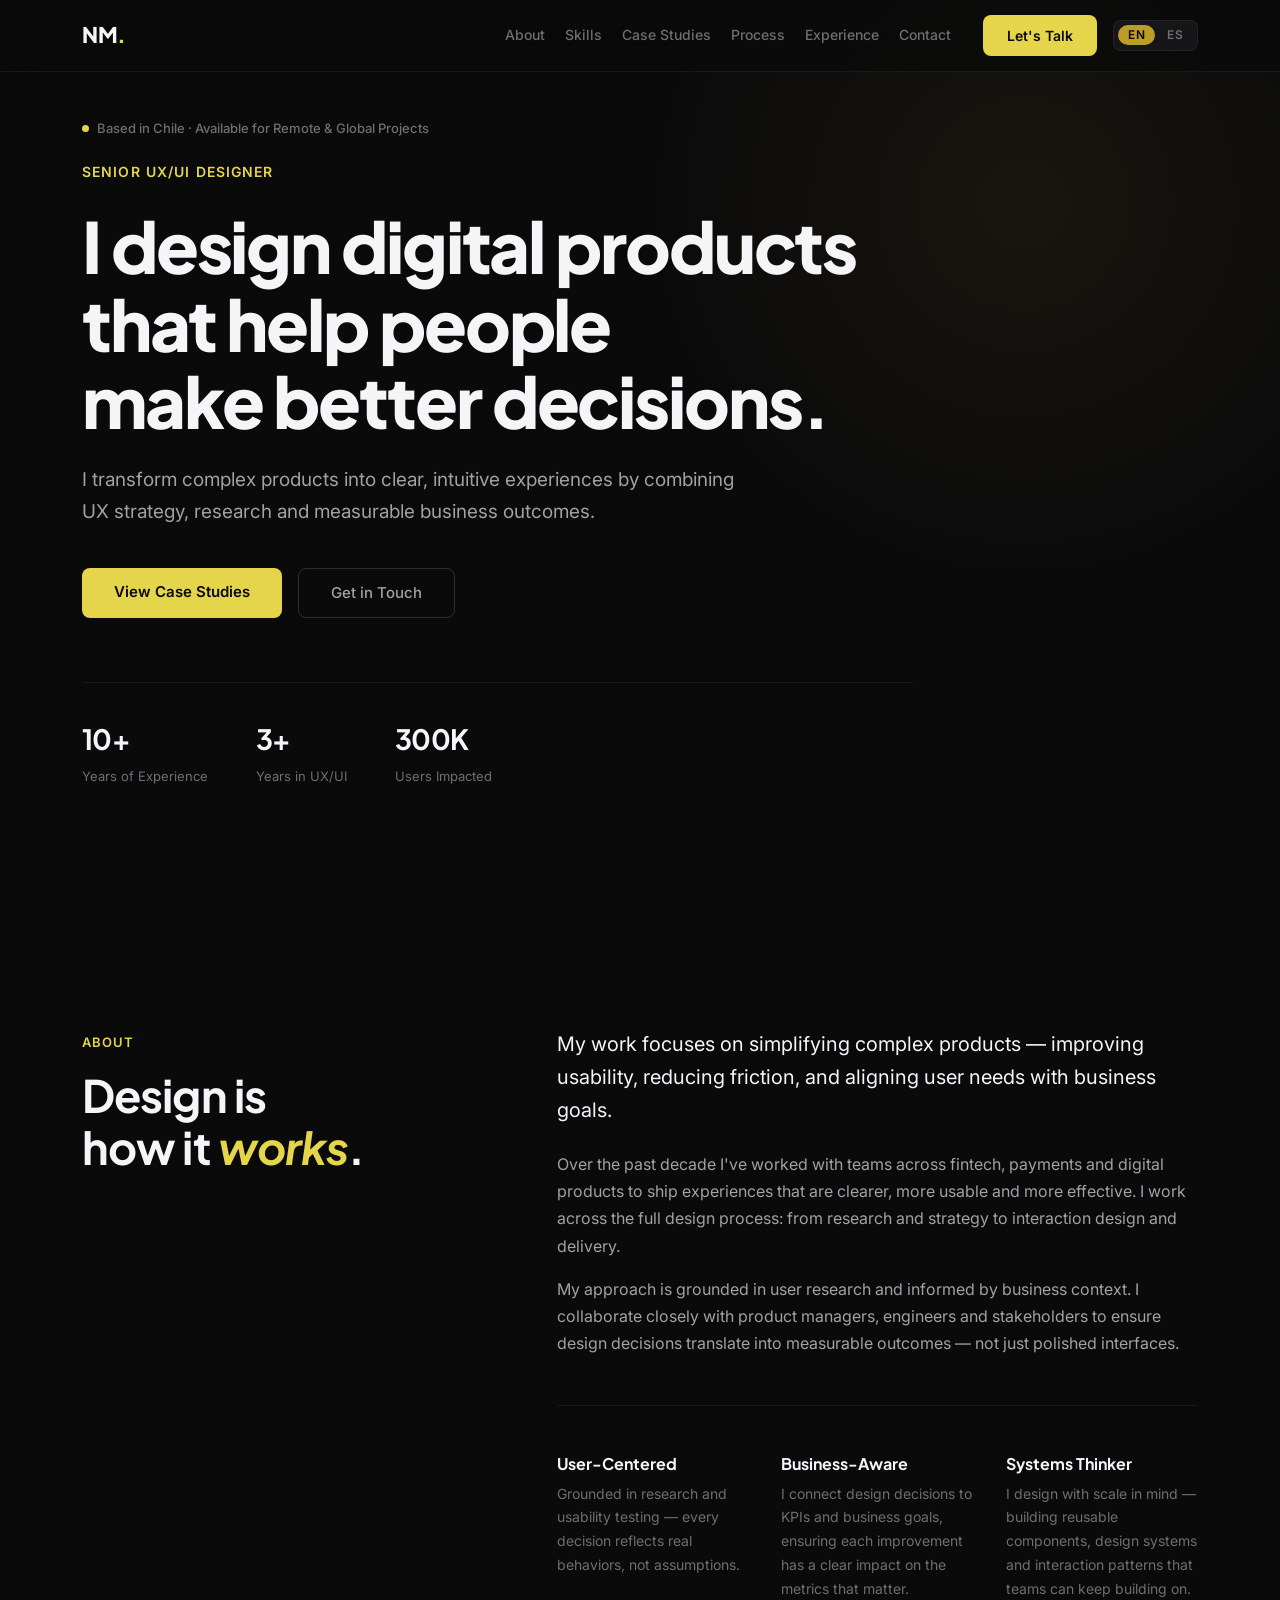
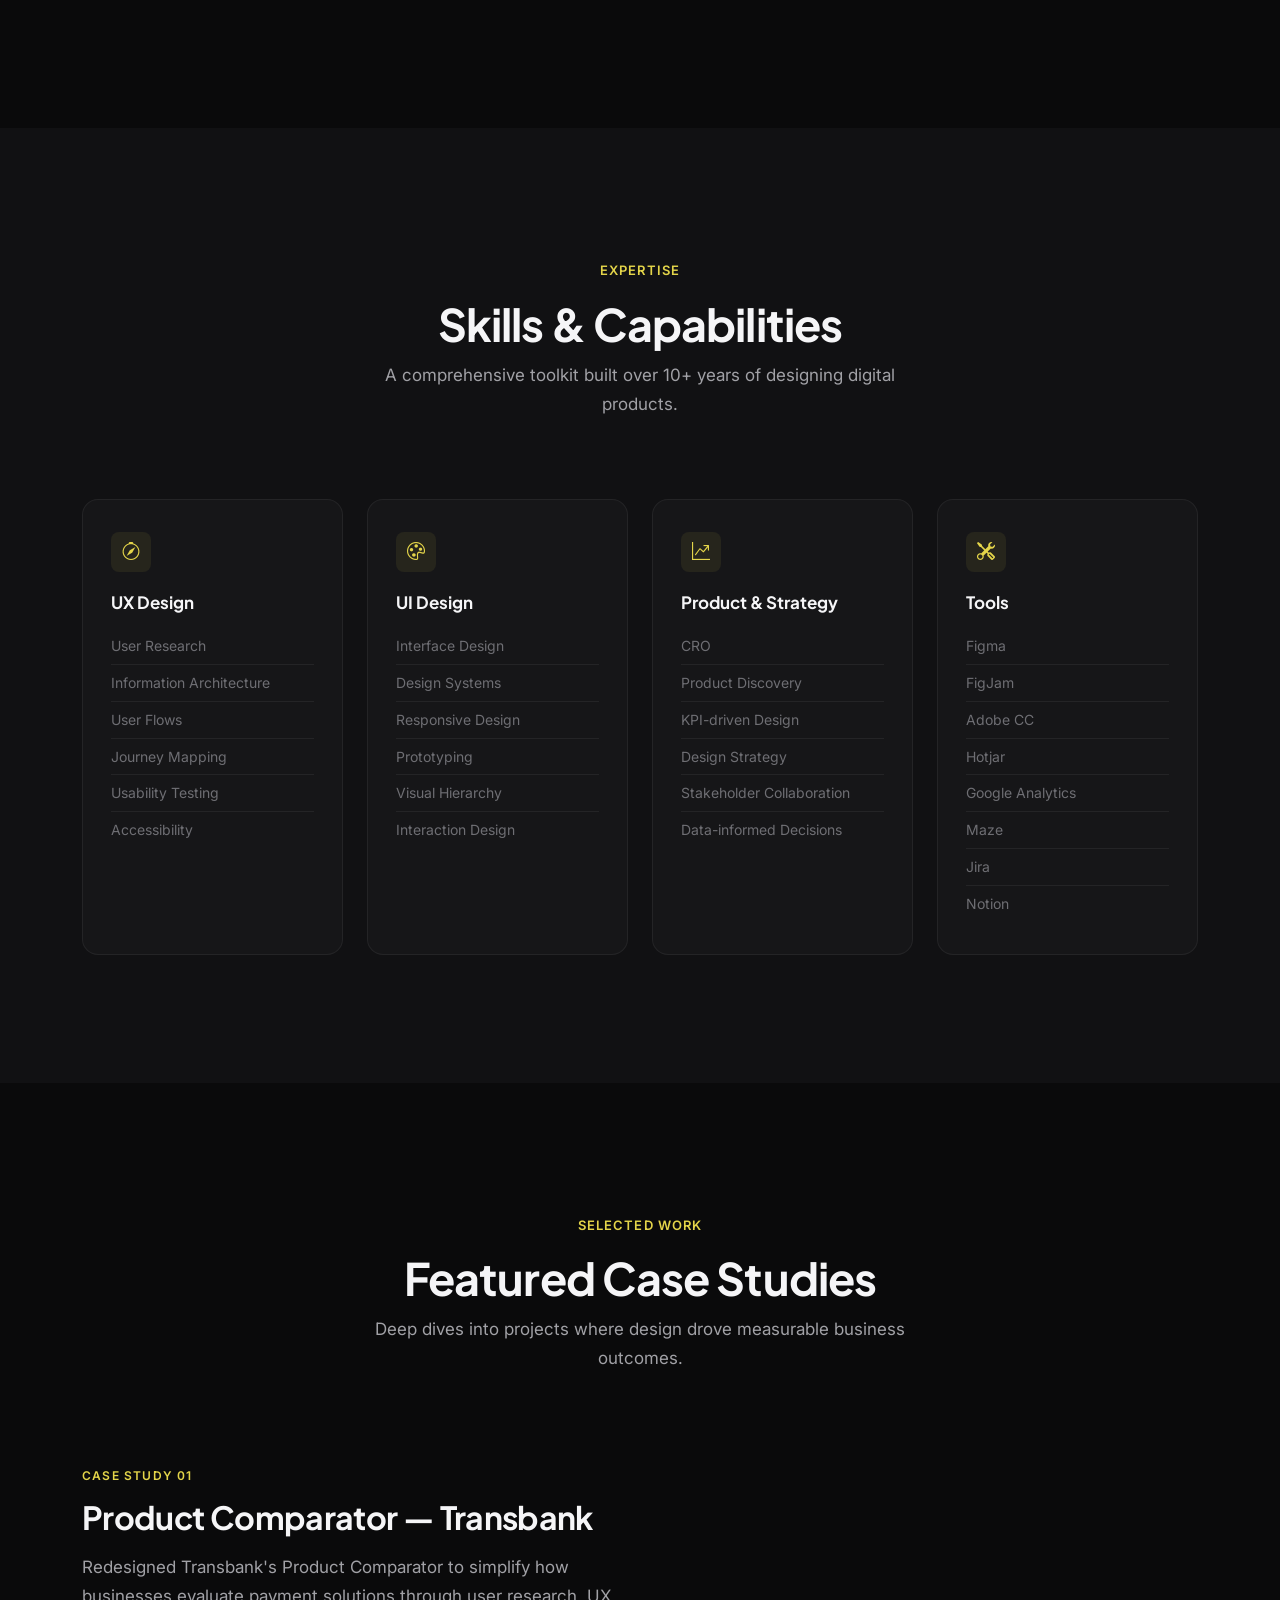
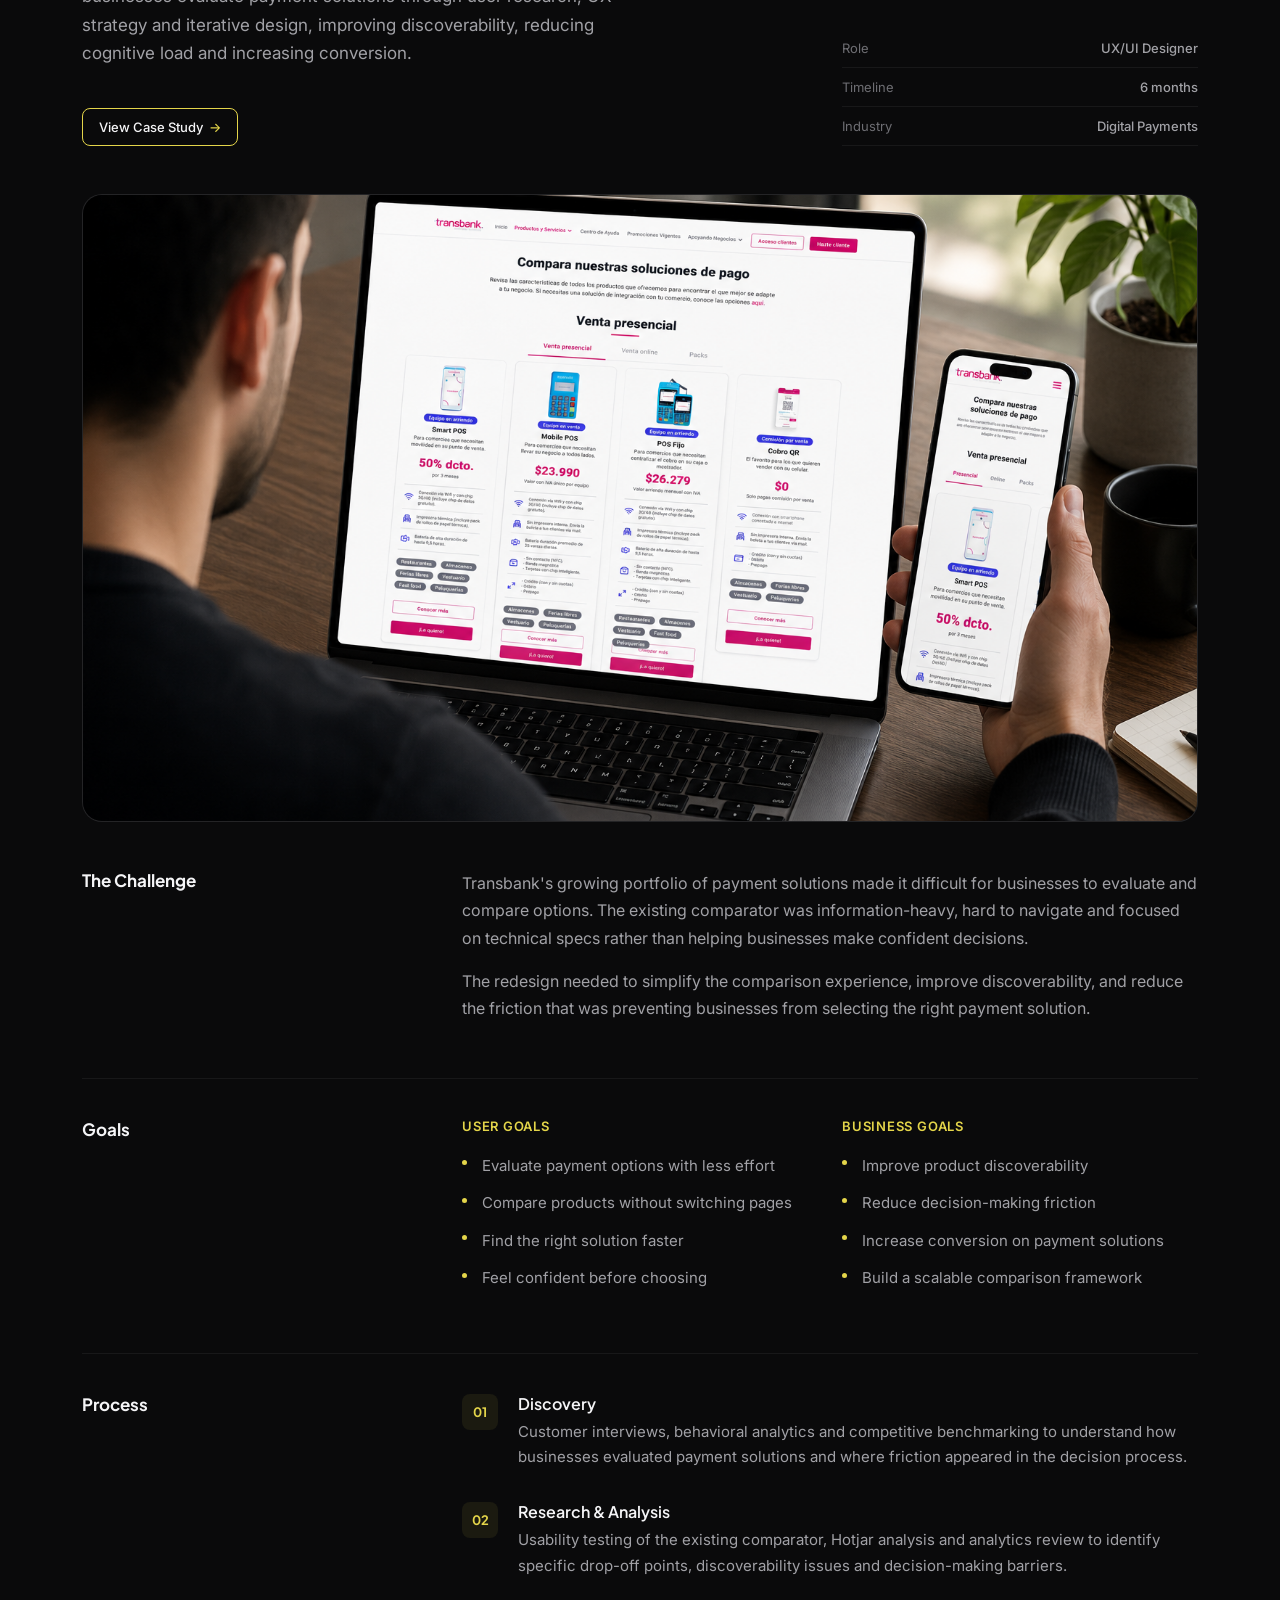
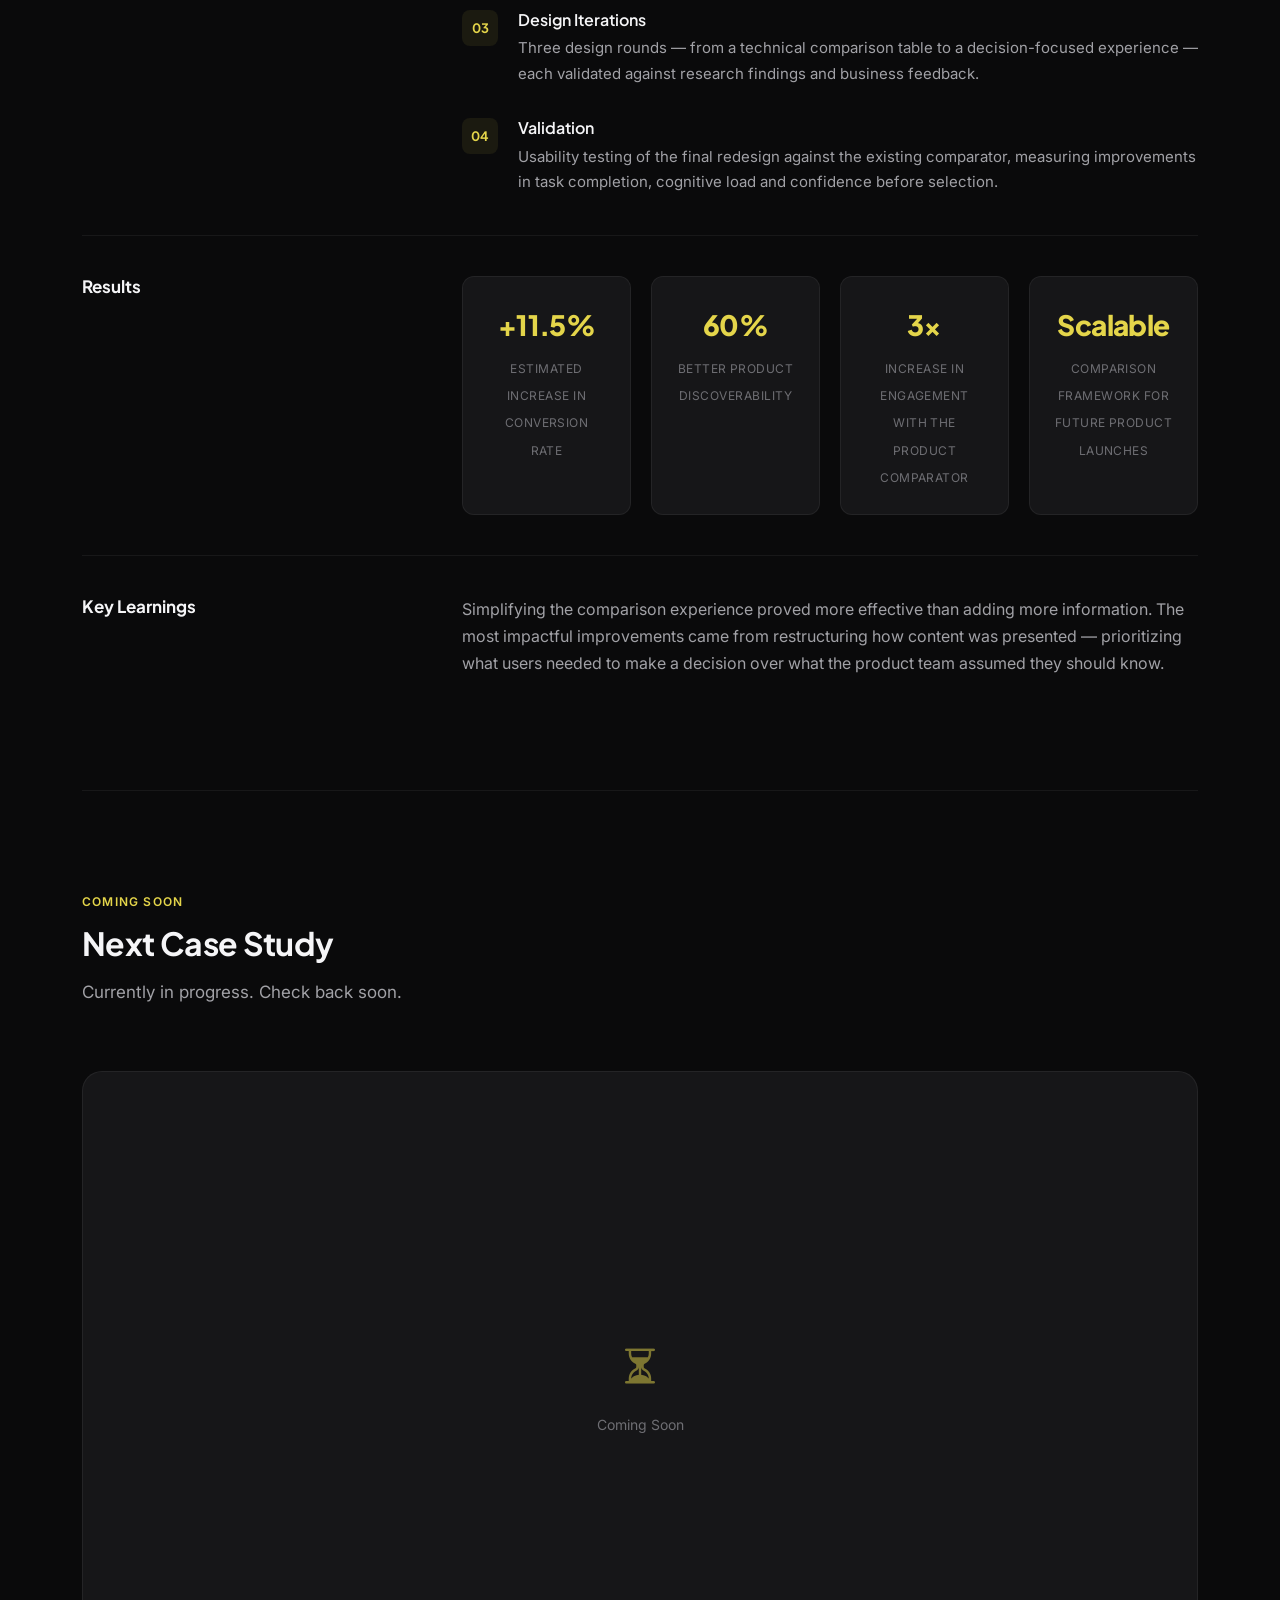
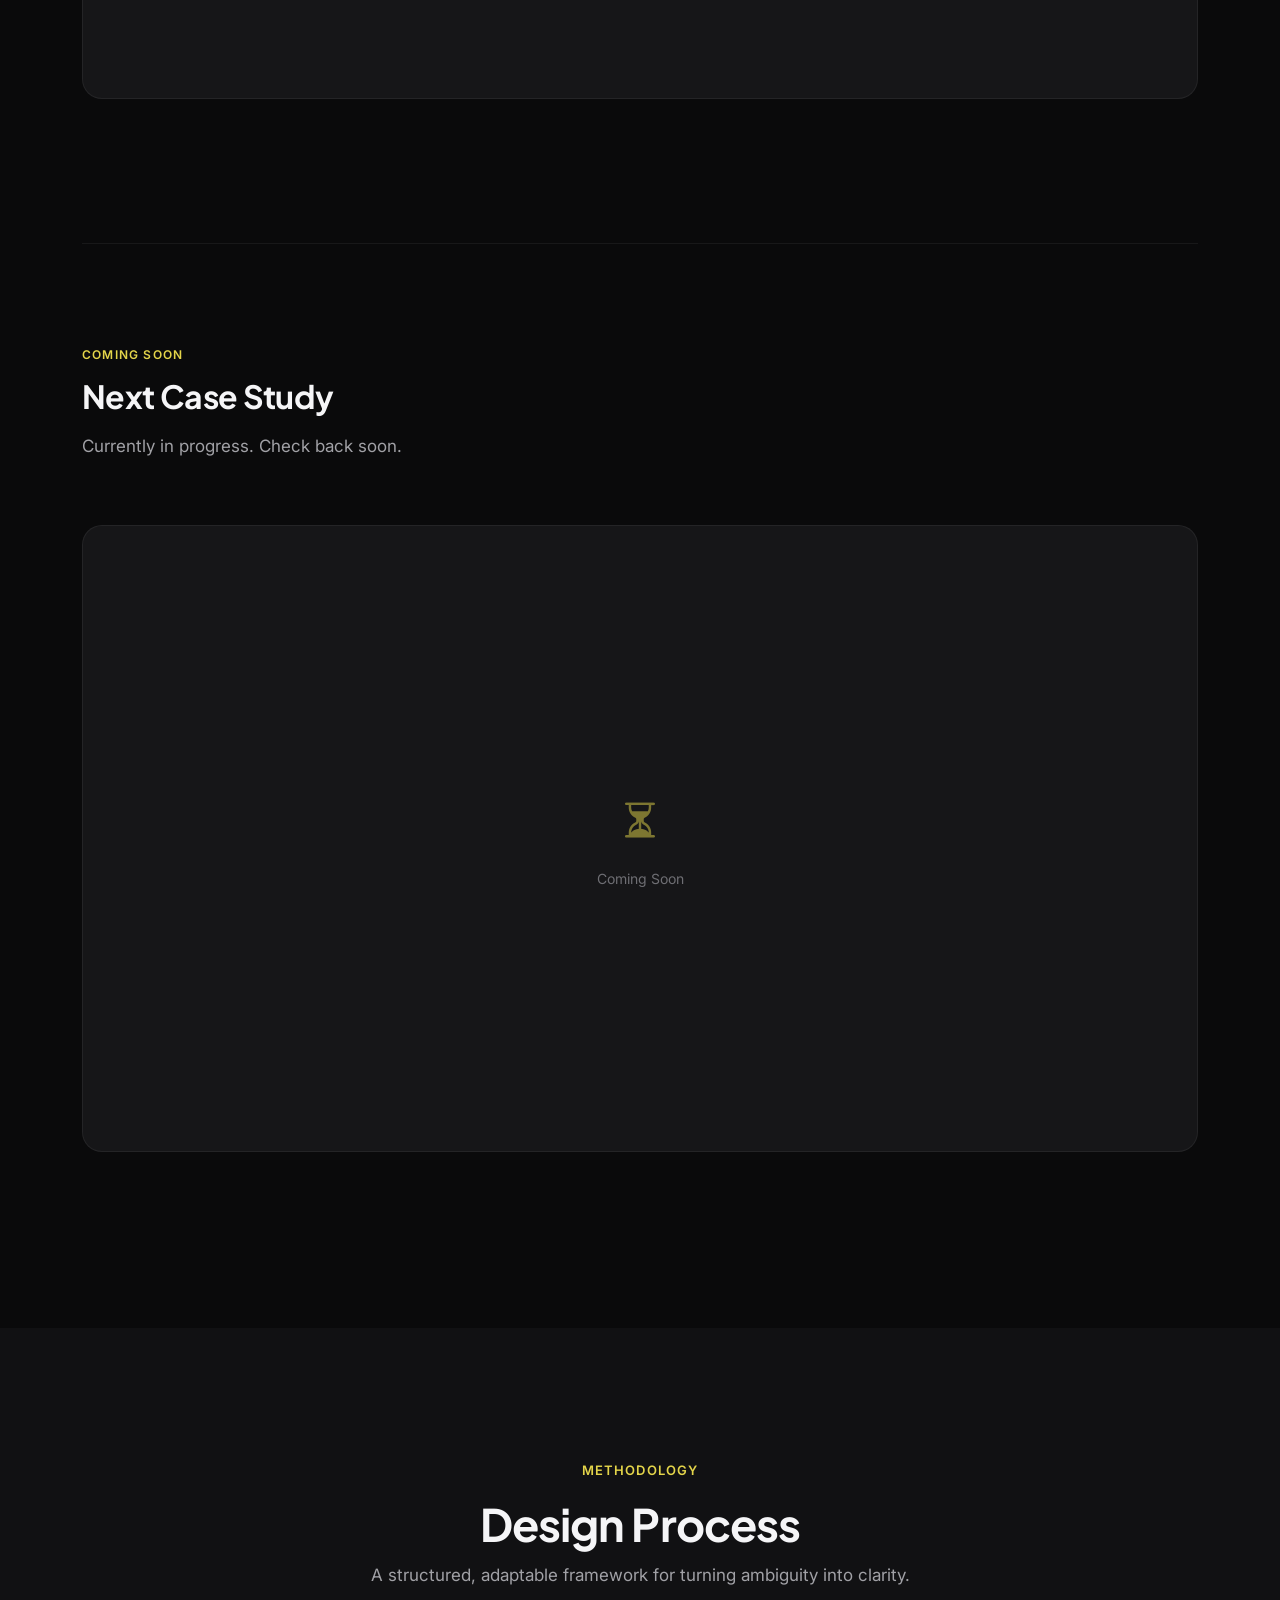
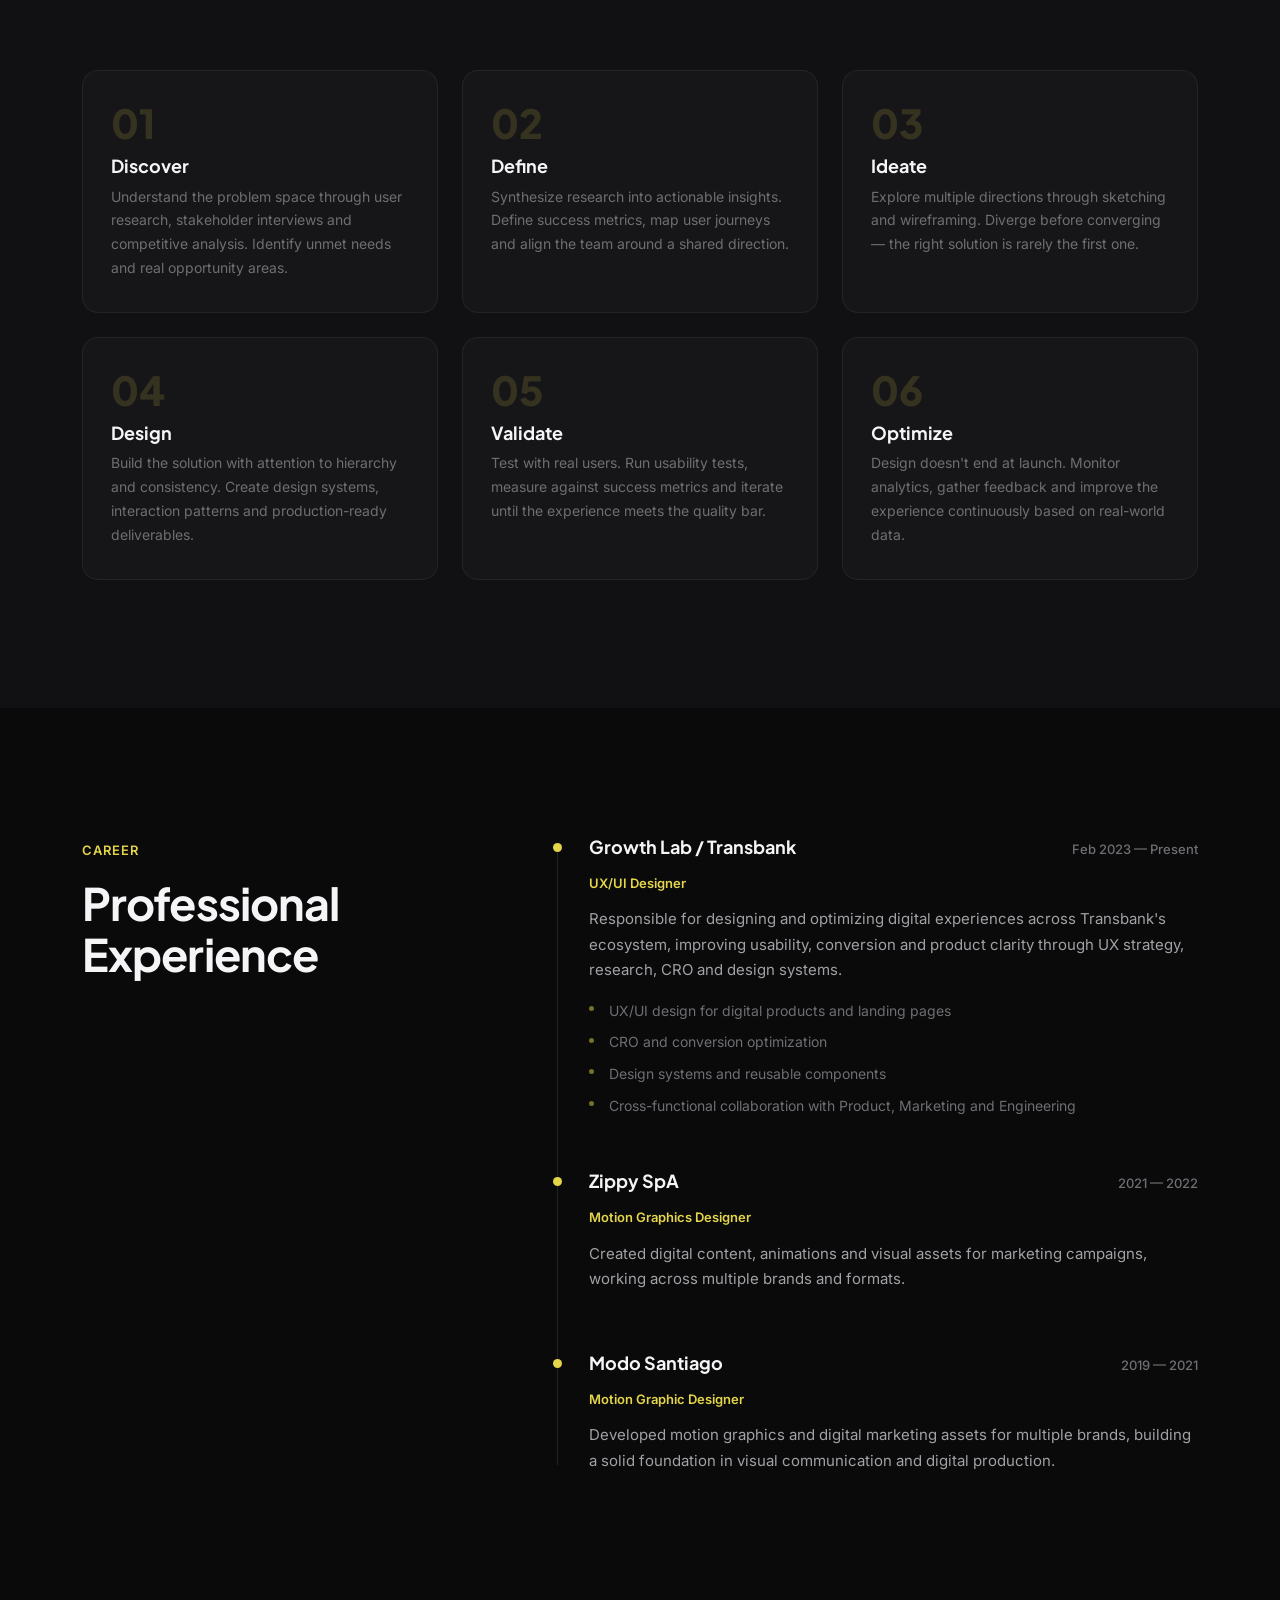
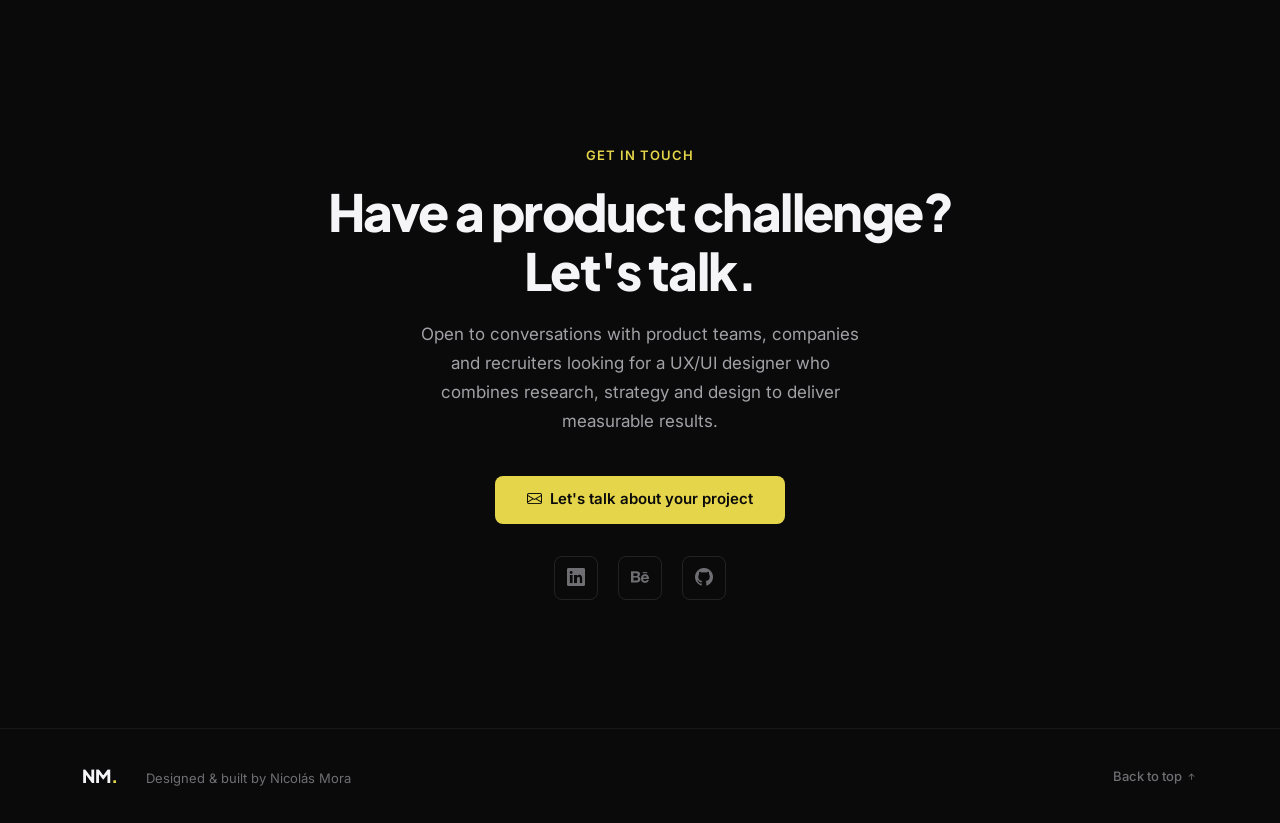
==== commit 94e7fe15: "Actualiza case study del portfolio" ====
--- a/index.html
+++ b/index.html
@@ -73,12 +73,12 @@
               <span class="stat-label" data-i18n="hero.stat1">Years Experience</span>
             </div>
             <div class="stat-item">
-              <span class="stat-number">50+</span>
-              <span class="stat-label" data-i18n="hero.stat2">Projects Shipped</span>
+              <span class="stat-number">3+</span>
+              <span class="stat-label" data-i18n="hero.stat2">Years in UX/UI</span>
             </div>
             <div class="stat-item">
-              <span class="stat-number">30+</span>
-              <span class="stat-label" data-i18n="hero.stat3">Clients Worldwide</span>
+              <span class="stat-number">300K</span>
+              <span class="stat-label" data-i18n="hero.stat3">Users Impacted</span>
             </div>
           </div>
         </div>
@@ -145,10 +145,9 @@
               <li>User Research</li>
               <li>Information Architecture</li>
               <li>User Flows</li>
-              <li>Wireframing</li>
+              <li>Journey Mapping</li>
               <li>Usability Testing</li>
               <li>Accessibility</li>
-              <li>Design Thinking</li>
             </ul>
           </div>
         </div>
@@ -159,13 +158,12 @@
             <div class="skill-icon"><i class="bi bi-palette"></i></div>
             <h3 class="skill-card-title" data-i18n="skills.uiTitle">UI Design</h3>
             <ul class="skill-list">
-              <li>Visual Design</li>
+              <li>Interface Design</li>
+              <li>Design Systems</li>
               <li>Responsive Design</li>
-              <li>Design Systems</li>
+              <li>Prototyping</li>
+              <li>Visual Hierarchy</li>
               <li>Interaction Design</li>
-              <li>Prototyping</li>
-              <li>Motion Design</li>
-              <li>Brand Identity</li>
             </ul>
           </div>
         </div>
@@ -176,13 +174,12 @@
             <div class="skill-icon"><i class="bi bi-graph-up-arrow"></i></div>
             <h3 class="skill-card-title" data-i18n="skills.prodTitle">Product & Strategy</h3>
             <ul class="skill-list">
-              <li>Conversion Optimization</li>
-              <li>Stakeholder Management</li>
+              <li>CRO</li>
               <li>Product Discovery</li>
               <li>KPI-driven Design</li>
+              <li>Design Strategy</li>
+              <li>Stakeholder Collaboration</li>
               <li>Data-informed Decisions</li>
-              <li>A/B Testing</li>
-              <li>Design Strategy</li>
             </ul>
           </div>
         </div>
@@ -195,11 +192,12 @@
             <ul class="skill-list">
               <li>Figma</li>
               <li>FigJam</li>
-              <li>Miro</li>
-              <li>Adobe Creative Suite</li>
-              <li>Analytics Platforms</li>
-              <li>Notion / Jira</li>
-              <li>AI Design Tools</li>
+              <li>Adobe CC</li>
+              <li>Hotjar</li>
+              <li>Google Analytics</li>
+              <li>Maze</li>
+              <li>Jira</li>
+              <li>Notion</li>
             </ul>
           </div>
         </div>
@@ -217,19 +215,19 @@
       </div>
 
       <!-- ===== Case Study 1 ===== -->
-      <article class="case-study scroll-reveal" id="cs-finflow">
+      <article class="case-study scroll-reveal" id="cs-transbank">
         <div class="case-study-header">
           <div class="row align-items-end">
             <div class="col-lg-8">
               <span class="case-label" data-i18n="cs1.label">Case Study 01</span>
               <h3 class="case-title" data-i18n="cs1.title">FinFlow — Redesigning the Future of Business Banking</h3>
               <p class="case-excerpt" data-i18n="cs1.excerpt">A complete UX overhaul of a B2B fintech platform that increased user activation by 47% and reduced onboarding drop-off by 62%.</p>
+              <a href="case-studies/transbank-product-comparator.html" class="btn-case-study mt-4" data-i18n="cs1.viewCase">Explore Case Study</a>
             </div>
             <div class="col-lg-4">
               <div class="case-meta">
                 <div class="meta-item"><span class="meta-label" data-i18n="cs.metaRole">Role</span><span class="meta-value" data-i18n="cs1.role">Lead UX/UI Designer</span></div>
                 <div class="meta-item"><span class="meta-label" data-i18n="cs.metaTimeline">Timeline</span><span class="meta-value" data-i18n="cs1.timeline">6 months</span></div>
-                <div class="meta-item"><span class="meta-label" data-i18n="cs.metaTeam">Team</span><span class="meta-value" data-i18n="cs1.team">2 Designers, 4 Engineers, 1 PM</span></div>
                 <div class="meta-item"><span class="meta-label" data-i18n="cs.metaIndustry">Industry</span><span class="meta-value" data-i18n="cs1.industry">Fintech / B2B SaaS</span></div>
               </div>
             </div>
@@ -238,10 +236,11 @@
 
         <div class="case-visual">
           <div class="case-visual-placeholder">
-            <div class="placeholder-inner">
-              <i class="bi bi-bank2"></i>
-              <span>FinFlow Dashboard — Final Design</span>
-            </div>
+            <img src="assets/home/home_cs_01.png"
+                 alt="Transbank — Product Comparator interface mockup"
+                 loading="lazy"
+                 draggable="false"
+                 style="width:100%;height:100%;object-fit:cover;display:block;">
           </div>
         </div>
 
@@ -251,8 +250,8 @@
               <h4 class="case-section-title" data-i18n="cs.challenge">The Challenge</h4>
             </div>
             <div class="col-lg-8">
-              <p data-i18n="cs1.challengeP1">FinFlow's legacy platform suffered from a convoluted onboarding flow and a dashboard built by engineers without UX oversight. 68% of trial users abandoned during setup, and the average time-to-value was 14 days — far too long for a competitive fintech market.</p>
-              <p data-i18n="cs1.challengeP2">The company needed a ground-up redesign that would reduce friction, accelerate activation, and position them against emerging competitors like Mercury and Brex.</p>
+              <p data-i18n="cs1.challengeP1">Transbank's growing portfolio of payment solutions made it difficult for businesses to evaluate and compare options. The existing comparator was information-heavy, hard to navigate and focused on technical specs rather than helping businesses make confident decisions.</p>
+              <p data-i18n="cs1.challengeP2">The redesign needed to simplify the comparison experience, improve discoverability, and reduce the friction that was preventing businesses from selecting the right payment solution.</p>
             </div>
           </div>
 
@@ -265,21 +264,21 @@
             <div class="col-lg-8">
               <div class="row g-4">
                 <div class="col-sm-6">
-                  <h5 class="goal-label">User Goals</h5>
+                  <h5 class="goal-label" data-i18n="cs.userGoals">User Goals</h5>
                   <ul class="goal-list">
-                    <li>Get set up in under 10 minutes</li>
-                    <li>Understand the dashboard at a glance</li>
-                    <li>Complete key tasks without training</li>
-                    <li>Feel confident managing business finances</li>
+                    <li data-i18n="cs1.ug1">Evaluate payment options with less effort</li>
+                    <li data-i18n="cs1.ug2">Compare products without switching pages</li>
+                    <li data-i18n="cs1.ug3">Find the right solution faster</li>
+                    <li data-i18n="cs1.ug4">Feel confident before choosing</li>
                   </ul>
                 </div>
                 <div class="col-sm-6">
-                  <h5 class="goal-label">Business Goals</h5>
+                  <h5 class="goal-label" data-i18n="cs.bizGoals">Business Goals</h5>
                   <ul class="goal-list">
-                    <li>Increase trial-to-paid conversion by 30%</li>
-                    <li>Reduce onboarding drop-off by 50%</li>
-                    <li>Cut support tickets by 40%</li>
-                    <li>Establish premium market positioning</li>
+                    <li data-i18n="cs1.bg1">Improve product discoverability</li>
+                    <li data-i18n="cs1.bg2">Reduce decision-making friction</li>
+                    <li data-i18n="cs1.bg3">Increase conversion on payment solutions</li>
+                    <li data-i18n="cs1.bg4">Build a scalable comparison framework</li>
                   </ul>
                 </div>
               </div>
@@ -290,39 +289,29 @@
 
           <div class="row">
             <div class="col-lg-4 mb-4 mb-lg-0">
-              <h4 class="case-section-title">Process</h4>
+              <h4 class="case-section-title" data-i18n="cs.process">Process</h4>
             </div>
             <div class="col-lg-8">
               <div class="process-steps-inline">
                 <div class="process-step-item">
                   <span class="step-num">01</span>
-                  <h5>Research & Discovery</h5>
-                  <p>Conducted 24 user interviews, analyzed 3 months of analytics data, and mapped the existing user journey to identify pain points. Created empathy maps and personas for 3 primary user segments.</p>
+                  <h5 data-i18n="cs1.proc1Title">Discovery</h5>
+                  <p data-i18n="cs1.proc1Desc">Customer interviews, behavioral analytics and competitive benchmarking to understand how businesses evaluated payment solutions and where friction appeared in the decision process.</p>
                 </div>
                 <div class="process-step-item">
                   <span class="step-num">02</span>
-                  <h5>Competitive Benchmarking</h5>
-                  <p>Audited 8 competitors across fintech and SaaS. Mapped feature parity, onboarding patterns, and dashboard information architecture to identify differentiation opportunities.</p>
+                  <h5 data-i18n="cs1.proc2Title">Research & Analysis</h5>
+                  <p data-i18n="cs1.proc2Desc">Usability testing of the existing comparator, Hotjar analysis and analytics review to identify specific drop-off points, discoverability issues and decision-making barriers.</p>
                 </div>
                 <div class="process-step-item">
                   <span class="step-num">03</span>
-                  <h5>Information Architecture</h5>
-                  <p>Restructured the navigation from 32 items to 8 primary categories. Ran card sorting sessions with 15 users to validate the new taxonomy and hierarchy.</p>
+                  <h5 data-i18n="cs1.proc3Title">Design Iterations</h5>
+                  <p data-i18n="cs1.proc3Desc">Three design rounds — from a technical comparison table to a decision-focused experience — each validated against research findings and business feedback.</p>
                 </div>
                 <div class="process-step-item">
                   <span class="step-num">04</span>
-                  <h5>Wireframing & Prototyping</h5>
-                  <p>Created low-fidelity wireframes for 40+ screens, iterated through 3 rounds of internal feedback, and built a clickable prototype in Figma for usability testing.</p>
-                </div>
-                <div class="process-step-item">
-                  <span class="step-num">05</span>
-                  <h5>Usability Testing</h5>
-                  <p>Ran moderated testing with 12 participants across 2 rounds. Achieved a 92% task completion rate on the revised onboarding flow — up from 38% on the legacy product.</p>
-                </div>
-                <div class="process-step-item">
-                  <span class="step-num">06</span>
-                  <h5>Visual Design & Handoff</h5>
-                  <p>Designed the final UI with a comprehensive design system: 120+ components, 8 color tokens, and responsive specs for 4 breakpoints. Delivered dev-ready assets via Figma with detailed annotations.</p>
+                  <h5 data-i18n="cs1.proc4Title">Validation</h5>
+                  <p data-i18n="cs1.proc4Desc">Usability testing of the final redesign against the existing comparator, measuring improvements in task completion, cognitive load and confidence before selection.</p>
                 </div>
               </div>
             </div>
@@ -332,25 +321,25 @@
 
           <div class="row">
             <div class="col-lg-4 mb-4 mb-lg-0">
-              <h4 class="case-section-title">Results</h4>
+              <h4 class="case-section-title" data-i18n="cs.results">Results</h4>
             </div>
             <div class="col-lg-8">
               <div class="results-grid">
                 <div class="result-card">
-                  <span class="result-number">+47%</span>
-                  <span class="result-desc">User Activation Rate</span>
+                  <span class="result-number">+11.5%</span>
+                  <span class="result-desc" data-i18n="cs1.res1Desc">Estimated increase in conversion rate</span>
                 </div>
                 <div class="result-card">
-                  <span class="result-number">-62%</span>
-                  <span class="result-desc">Onboarding Drop-off</span>
+                  <span class="result-number">60%</span>
+                  <span class="result-desc" data-i18n="cs1.res2Desc">Better product discoverability</span>
                 </div>
                 <div class="result-card">
-                  <span class="result-number">-45%</span>
-                  <span class="result-desc">Support Tickets</span>
+                  <span class="result-number">3×</span>
+                  <span class="result-desc" data-i18n="cs1.res3Desc">Increase in engagement with the Product Comparator</span>
                 </div>
                 <div class="result-card">
-                  <span class="result-number">3.2 min</span>
-                  <span class="result-desc">Avg. Time to Value</span>
+                  <span class="result-number" data-i18n="cs1.res4Num">Scalable</span>
+                  <span class="result-desc" data-i18n="cs1.res4Desc">Comparison framework for future product launches</span>
                 </div>
               </div>
             </div>
@@ -360,296 +349,56 @@
 
           <div class="row">
             <div class="col-lg-4 mb-4 mb-lg-0">
-              <h4 class="case-section-title">Key Learnings</h4>
-            </div>
-            <div class="col-lg-8">
-              <p data-i18n="cs1.learnings">The biggest win wasn't the visual redesign — it was simplifying the information architecture. Removing 75% of navigation items and introducing progressive disclosure transformed a product that felt overwhelming into one that felt intuitive. The lesson: when in doubt, subtract.</p>
+              <h4 class="case-section-title" data-i18n="cs.learnings">Key Learnings</h4>
+            </div>
+            <div class="col-lg-8">
+              <p data-i18n="cs1.learnings">Simplifying the comparison experience proved more effective than adding more information. The most impactful improvements came from restructuring how content was presented — prioritizing what users needed to make a decision over what the product team assumed they should know.</p>
             </div>
           </div>
         </div>
       </article>
 
       <!-- ===== Case Study 2 ===== -->
-      <article class="case-study scroll-reveal" id="cs-healwise">
+      <article class="case-study scroll-reveal" id="cs-2">
         <div class="case-study-header">
           <div class="row align-items-end">
             <div class="col-lg-8">
-              <span class="case-label" data-i18n="cs2.label">Case Study 02</span>
-              <h3 class="case-title" data-i18n="cs2.title">HealWise — Reimagining Telehealth for Accessibility</h3>
-              <p class="case-excerpt" data-i18n="cs2.excerpt">Designed an accessible telehealth platform that achieved WCAG 2.1 AA compliance and increased appointment completion rates by 35% among users 65+.</p>
-            </div>
-            <div class="col-lg-4">
-              <div class="case-meta">
-                <div class="meta-item"><span class="meta-label" data-i18n="cs.metaRole">Role</span><span class="meta-value" data-i18n="cs2.role">Senior UX Designer</span></div>
-                <div class="meta-item"><span class="meta-label" data-i18n="cs.metaTimeline">Timeline</span><span class="meta-value" data-i18n="cs2.timeline">4 months</span></div>
-                <div class="meta-item"><span class="meta-label" data-i18n="cs.metaTeam">Team</span><span class="meta-value" data-i18n="cs2.team">1 Designer, 3 Engineers, 1 PM, 1 Researcher</span></div>
-                <div class="meta-item"><span class="meta-label" data-i18n="cs.metaIndustry">Industry</span><span class="meta-value" data-i18n="cs2.industry">Healthcare / Telehealth</span></div>
-              </div>
-            </div>
+              <span class="case-label" data-i18n="cs2.label">Coming Soon</span>
+              <h3 class="case-title" data-i18n="cs2.title">Next Case Study</h3>
+              <p class="case-excerpt" data-i18n="cs2.excerpt">Currently in progress. Check back soon.</p>
+            </div>
+            <div class="col-lg-4"></div>
           </div>
         </div>
 
         <div class="case-visual">
           <div class="case-visual-placeholder">
             <div class="placeholder-inner">
-              <i class="bi bi-heart-pulse"></i>
-              <span>HealWise — Patient Dashboard</span>
-            </div>
-          </div>
-        </div>
-
-        <div class="case-body">
-          <div class="row">
-            <div class="col-lg-4 mb-4 mb-lg-0">
-              <h4 class="case-section-title" data-i18n="cs.challenge">The Challenge</h4>
-            </div>
-            <div class="col-lg-8">
-              <p data-i18n="cs2.challengeP1">HealWise's existing telehealth app was failing its most critical demographic: elderly and less tech-savvy patients. The appointment booking flow had a 52% abandonment rate among users over 65, and the video consultation interface generated constant support calls due to confusing controls.</p>
-              <p data-i18n="cs2.challengeP2">Accessibility was not an afterthought — it was the core design constraint. The platform needed to serve patients with low vision, motor impairments, and limited digital literacy without compromising the experience for other users.</p>
-            </div>
-          </div>
-
-          <hr class="case-divider">
-
-          <div class="row">
-            <div class="col-lg-4 mb-4 mb-lg-0">
-              <h4 class="case-section-title">Goals</h4>
-            </div>
-            <div class="col-lg-8">
-              <div class="row g-4">
-                <div class="col-sm-6">
-                  <h5 class="goal-label">User Goals</h5>
-                  <ul class="goal-list">
-                    <li>Book an appointment without assistance</li>
-                    <li>Join a video call confidently</li>
-                    <li>Access medical records easily</li>
-                    <li>Feel safe and supported throughout</li>
-                  </ul>
-                </div>
-                <div class="col-sm-6">
-                  <h5 class="goal-label">Business Goals</h5>
-                  <ul class="goal-list">
-                    <li>Achieve WCAG 2.1 AA compliance</li>
-                    <li>Reduce appointment abandonment by 40%</li>
-                    <li>Cut support calls by 50%</li>
-                    <li>Expand into senior care market</li>
-                  </ul>
-                </div>
-              </div>
-            </div>
-          </div>
-
-          <hr class="case-divider">
-
-          <div class="row">
-            <div class="col-lg-4 mb-4 mb-lg-0">
-              <h4 class="case-section-title">Process</h4>
-            </div>
-            <div class="col-lg-8">
-              <div class="process-steps-inline">
-                <div class="process-step-item">
-                  <span class="step-num">01</span>
-                  <h5>Inclusive Research</h5>
-                  <p>Partnered with 3 senior care facilities to conduct contextual inquiry sessions. Observed 18 patients using the existing app and documented 47 accessibility barriers across the journey.</p>
-                </div>
-                <div class="process-step-item">
-                  <span class="step-num">02</span>
-                  <h5>Accessibility Audit</h5>
-                  <p>Performed a comprehensive WCAG 2.1 audit using automated tools and manual screen reader testing. Documented 92 violations and prioritized them by severity and user impact.</p>
-                </div>
-                <div class="process-step-item">
-                  <span class="step-num">03</span>
-                  <h5>Simplified Flows</h5>
-                  <p>Reduced the booking flow from 7 steps to 3. Introduced a "guided mode" with larger touch targets, clearer labels, and step-by-step audio instructions for users who opted in.</p>
-                </div>
-                <div class="process-step-item">
-                  <span class="step-num">04</span>
-                  <h5>Inclusive Testing</h5>
-                  <p>Tested with 20 participants across age groups, abilities, and assistive technology setups. Iterated 4 times on the video consultation interface to achieve 95% task completion with screen readers.</p>
-                </div>
-              </div>
-            </div>
-          </div>
-
-          <hr class="case-divider">
-
-          <div class="row">
-            <div class="col-lg-4 mb-4 mb-lg-0">
-              <h4 class="case-section-title">Results</h4>
-            </div>
-            <div class="col-lg-8">
-              <div class="results-grid">
-                <div class="result-card">
-                  <span class="result-number">+35%</span>
-                  <span class="result-desc">Appointment Completion (65+)</span>
-                </div>
-                <div class="result-card">
-                  <span class="result-number">100%</span>
-                  <span class="result-desc">WCAG 2.1 AA Compliance</span>
-                </div>
-                <div class="result-card">
-                  <span class="result-number">-58%</span>
-                  <span class="result-desc">Support Calls</span>
-                </div>
-                <div class="result-card">
-                  <span class="result-number">4.8/5</span>
-                  <span class="result-desc">Patient Satisfaction Score</span>
-                </div>
-              </div>
-            </div>
-          </div>
-
-          <hr class="case-divider">
-
-          <div class="row">
-            <div class="col-lg-4 mb-4 mb-lg-0">
-              <h4 class="case-section-title">Key Learnings</h4>
-            </div>
-            <div class="col-lg-8">
-              <p data-i18n="cs2.learnings">Designing for accessibility improved the experience for everyone — not just the target demographic. The simplified flows, clearer hierarchy, and larger touch targets reduced errors and increased satisfaction scores across all user segments. Inclusive design isn't a constraint; it's a competitive advantage.</p>
+              <i class="bi bi-hourglass-split"></i>
+              <span>Coming Soon</span>
             </div>
           </div>
         </div>
       </article>
 
       <!-- ===== Case Study 3 ===== -->
-      <article class="case-study scroll-reveal" id="cs-cartly">
+      <article class="case-study scroll-reveal" id="cs-3">
         <div class="case-study-header">
           <div class="row align-items-end">
             <div class="col-lg-8">
-              <span class="case-label" data-i18n="cs3.label">Case Study 03</span>
-              <h3 class="case-title" data-i18n="cs3.title">Cartly — Conversion-Driven E-Commerce Redesign</h3>
-              <p class="case-excerpt" data-i18n="cs3.excerpt">Redesigned the mobile checkout experience for a D2C brand, lifting mobile conversion by 28% and reducing cart abandonment by 41%.</p>
-            </div>
-            <div class="col-lg-4">
-              <div class="case-meta">
-                <div class="meta-item"><span class="meta-label" data-i18n="cs.metaRole">Role</span><span class="meta-value" data-i18n="cs3.role">UX/UI Design Lead</span></div>
-                <div class="meta-item"><span class="meta-label" data-i18n="cs.metaTimeline">Timeline</span><span class="meta-value" data-i18n="cs3.timeline">3 months</span></div>
-                <div class="meta-item"><span class="meta-label" data-i18n="cs.metaTeam">Team</span><span class="meta-value" data-i18n="cs3.team">2 Designers, 5 Engineers, 1 PM</span></div>
-                <div class="meta-item"><span class="meta-label" data-i18n="cs.metaIndustry">Industry</span><span class="meta-value" data-i18n="cs3.industry">E-Commerce / D2C</span></div>
-              </div>
-            </div>
+              <span class="case-label" data-i18n="cs3.label">Coming Soon</span>
+              <h3 class="case-title" data-i18n="cs3.title">Next Case Study</h3>
+              <p class="case-excerpt" data-i18n="cs3.excerpt">Currently in progress. Check back soon.</p>
+            </div>
+            <div class="col-lg-4"></div>
           </div>
         </div>
 
         <div class="case-visual">
           <div class="case-visual-placeholder">
             <div class="placeholder-inner">
-              <i class="bi bi-cart3"></i>
-              <span>Cartly — Mobile Checkout Flow</span>
-            </div>
-          </div>
-        </div>
-
-        <div class="case-body">
-          <div class="row">
-            <div class="col-lg-4 mb-4 mb-lg-0">
-              <h4 class="case-section-title" data-i18n="cs.challenge">The Challenge</h4>
-            </div>
-            <div class="col-lg-8">
-              <p data-i18n="cs3.challengeP1">Cartly, a fast-growing D2C brand, was seeing 73% of their traffic from mobile but converting at only 1.2% — well below the 3% industry benchmark. Analytics revealed that the checkout flow was the primary bottleneck: a 5-page desktop-first design that hadn't been optimized for mobile users.</p>
-              <p data-i18n="cs3.challengeP2">With $2.4M in monthly revenue at stake, even a small conversion improvement would have a significant bottom-line impact.</p>
-            </div>
-          </div>
-
-          <hr class="case-divider">
-
-          <div class="row">
-            <div class="col-lg-4 mb-4 mb-lg-0">
-              <h4 class="case-section-title">Goals</h4>
-            </div>
-            <div class="col-lg-8">
-              <div class="row g-4">
-                <div class="col-sm-6">
-                  <h5 class="goal-label">User Goals</h5>
-                  <ul class="goal-list">
-                    <li>Complete checkout in under 60 seconds</li>
-                    <li>Feel confident about payment security</li>
-                    <li>Easily apply discounts and promos</li>
-                    <li>Track order status seamlessly</li>
-                  </ul>
-                </div>
-                <div class="col-sm-6">
-                  <h5 class="goal-label">Business Goals</h5>
-                  <ul class="goal-list">
-                    <li>Lift mobile conversion to 2.5%+</li>
-                    <li>Reduce cart abandonment by 35%</li>
-                    <li>Increase average order value by 15%</li>
-                    <li>Improve mobile NPS score</li>
-                  </ul>
-                </div>
-              </div>
-            </div>
-          </div>
-
-          <hr class="case-divider">
-
-          <div class="row">
-            <div class="col-lg-4 mb-4 mb-lg-0">
-              <h4 class="case-section-title">Process</h4>
-            </div>
-            <div class="col-lg-8">
-              <div class="process-steps-inline">
-                <div class="process-step-item">
-                  <span class="step-num">01</span>
-                  <h5>Data Analysis</h5>
-                  <p>Analyzed 6 months of funnel data, heatmaps, and session recordings. Identified 5 critical drop-off points: address form, payment method selection, shipping options, promo code entry, and order confirmation.</p>
-                </div>
-                <div class="process-step-item">
-                  <span class="step-num">02</span>
-                  <h5>Competitive Analysis</h5>
-                  <p>Benchmarked checkout experiences from 12 best-in-class D2C brands. Documented patterns in single-page checkout, express payment, and trust signal placement.</p>
-                </div>
-                <div class="process-step-item">
-                  <span class="step-num">03</span>
-                  <h5>Mobile-First Redesign</h5>
-                  <p>Consolidated 5 pages into a single-page checkout with progressive disclosure. Designed thumb-friendly controls, integrated Apple Pay and Google Pay, and added real-time form validation.</p>
-                </div>
-                <div class="process-step-item">
-                  <span class="step-num">04</span>
-                  <h5>A/B Testing</h5>
-                  <p>Ran a controlled A/B test with 50,000 users over 4 weeks. The redesigned checkout outperformed the control across all metrics, with statistical significance reached at week 2.</p>
-                </div>
-              </div>
-            </div>
-          </div>
-
-          <hr class="case-divider">
-
-          <div class="row">
-            <div class="col-lg-4 mb-4 mb-lg-0">
-              <h4 class="case-section-title">Results</h4>
-            </div>
-            <div class="col-lg-8">
-              <div class="results-grid">
-                <div class="result-card">
-                  <span class="result-number">+28%</span>
-                  <span class="result-desc">Mobile Conversion Rate</span>
-                </div>
-                <div class="result-card">
-                  <span class="result-number">-41%</span>
-                  <span class="result-desc">Cart Abandonment</span>
-                </div>
-                <div class="result-card">
-                  <span class="result-number">+18%</span>
-                  <span class="result-desc">Average Order Value</span>
-                </div>
-                <div class="result-card">
-                  <span class="result-number">42 sec</span>
-                  <span class="result-desc">Avg. Checkout Time</span>
-                </div>
-              </div>
-            </div>
-          </div>
-
-          <hr class="case-divider">
-
-          <div class="row">
-            <div class="col-lg-4 mb-4 mb-lg-0">
-              <h4 class="case-section-title">Key Learnings</h4>
-            </div>
-            <div class="col-lg-8">
-              <p data-i18n="cs3.learnings">The single biggest conversion lever was trust — not speed. While the streamlined flow reduced friction, the addition of security badges, real-time validation, and transparent pricing had the largest measurable impact on completion rates. Users don't abandon because checkout is slow; they abandon because they don't feel safe.</p>
+              <i class="bi bi-hourglass-split"></i>
+              <span>Coming Soon</span>
             </div>
           </div>
         </div>
@@ -731,15 +480,16 @@
               <div class="timeline-marker"></div>
               <div class="timeline-content">
                 <div class="timeline-header">
-                  <h3 class="timeline-company">TechVault Inc.</h3>
-                  <span class="timeline-date" data-i18n="exp.t1Date">2022 — Present</span>
-                </div>
-                <span class="timeline-role" data-i18n="exp.t1Role">Senior UX/UI Designer</span>
-                <p class="timeline-desc" data-i18n="exp.t1Desc">Leading product design for a B2B SaaS platform serving 200K+ users. Established the design system, introduced user research practices, and drove a redesign that increased user engagement by 38%.</p>
+                  <h3 class="timeline-company">Growth Lab / Transbank</h3>
+                  <span class="timeline-date" data-i18n="exp.t1Date">Feb 2023 — Present</span>
+                </div>
+                <span class="timeline-role" data-i18n="exp.t1Role">UX/UI Designer</span>
+                <p class="timeline-desc" data-i18n="exp.t1Desc">Responsible for designing and optimizing digital experiences across Transbank's ecosystem, improving usability, conversion and product clarity through UX strategy, research, CRO and design systems.</p>
                 <ul class="timeline-achievements">
-                  <li>Built a design system with 200+ components adopted across 4 product teams</li>
-                  <li>Reduced feature delivery time by 30% through improved design-dev handoff</li>
-                  <li>Mentored 2 junior designers into mid-level roles</li>
+                  <li>UX/UI design for digital products and landing pages</li>
+                  <li>CRO and conversion optimization</li>
+                  <li>Design systems and reusable components</li>
+                  <li>Cross-functional collaboration with Product, Marketing and Engineering</li>
                 </ul>
               </div>
             </div>
@@ -748,16 +498,11 @@
               <div class="timeline-marker"></div>
               <div class="timeline-content">
                 <div class="timeline-header">
-                  <h3 class="timeline-company">PixelCraft Studio</h3>
-                  <span class="timeline-date">2019 — 2022</span>
-                </div>
-                <span class="timeline-role" data-i18n="exp.t2Role">UX/UI Designer</span>
-                <p class="timeline-desc" data-i18n="exp.t2Desc">Designed digital products for clients across fintech, healthcare, and e-commerce. Led end-to-end design for 15+ projects, collaborating closely with cross-functional teams.</p>
-                <ul class="timeline-achievements">
-                  <li>Delivered the FinFlow redesign that increased activation by 47%</li>
-                  <li>Introduced usability testing as a standard practice in the agency workflow</li>
-                  <li>Won 2 industry design awards for client work</li>
-                </ul>
+                  <h3 class="timeline-company">Zippy SpA</h3>
+                  <span class="timeline-date">2021 — 2022</span>
+                </div>
+                <span class="timeline-role" data-i18n="exp.t2Role">Motion Graphics Designer</span>
+                <p class="timeline-desc" data-i18n="exp.t2Desc">Created digital content, animations and visual assets for marketing campaigns, working across multiple brands and formats.</p>
               </div>
             </div>
 
@@ -765,81 +510,14 @@
               <div class="timeline-marker"></div>
               <div class="timeline-content">
                 <div class="timeline-header">
-                  <h3 class="timeline-company">Startup Lab</h3>
-                  <span class="timeline-date">2016 — 2019</span>
-                </div>
-                <span class="timeline-role" data-i18n="exp.t3Role">UX Designer</span>
-                <p class="timeline-desc" data-i18n="exp.t3Desc">Joined as the first designer for an early-stage startup. Built the product design function from scratch, defining processes, tools, and design culture.</p>
-                <ul class="timeline-achievements">
-                  <li>Designed the MVP that secured $2.5M in seed funding</li>
-                  <li>Grew the design team from 1 to 4 designers</li>
-                  <li>Established user research and testing frameworks</li>
-                </ul>
-              </div>
-            </div>
-
-            <div class="timeline-item scroll-reveal">
-              <div class="timeline-marker"></div>
-              <div class="timeline-content">
-                <div class="timeline-header">
-                  <h3 class="timeline-company">Freelance</h3>
-                  <span class="timeline-date">2014 — 2016</span>
-                </div>
-                <span class="timeline-role" data-i18n="exp.t4Role">UI Designer</span>
-                <p class="timeline-desc" data-i18n="exp.t4Desc">Started my career designing websites and mobile apps for small businesses and startups. Developed a strong foundation in visual design, typography, and front-end development.</p>
-                <ul class="timeline-achievements">
-                  <li>Completed 20+ client projects with a 100% satisfaction rate</li>
-                  <li>Built expertise across web, mobile, and responsive design</li>
-                </ul>
-              </div>
-            </div>
-
-          </div>
-        </div>
-      </div>
-    </div>
-  </section>
-
-  <!-- ============ TESTIMONIALS ============ -->
-  <section class="section-padding surface-alt" id="testimonials">
-    <div class="container">
-      <div class="text-center mb-5 pb-3">
-        <span class="section-label scroll-reveal" data-i18n="test.label">Kind Words</span>
-        <h2 class="section-title scroll-reveal" data-i18n="test.title">What People Say</h2>
-      </div>
-
-      <div class="row g-4">
-        <div class="col-md-6 col-lg-4 scroll-reveal">
-          <div class="testimonial-card">
-            <p class="testimonial-text" data-i18n="test.q1">"Nicolás doesn't just design interfaces — he solves business problems through design. His work on our platform directly contributed to a 40% increase in user retention."</p>
-            <div class="testimonial-author">
-              <div>
-                <span class="author-name">Sarah Chen</span>
-                <span class="author-role">VP of Product, TechVault</span>
-              </div>
-            </div>
-          </div>
-        </div>
-        <div class="col-md-6 col-lg-4 scroll-reveal" style="animation-delay:.1s">
-          <div class="testimonial-card">
-            <p class="testimonial-text" data-i18n="test.q2">"One of the most thoughtful designers I've worked with. He brings structure to ambiguity and always grounds his decisions in user research and data."</p>
-            <div class="testimonial-author">
-              <div>
-                <span class="author-name">Marcus Rivera</span>
-                <span class="author-role">Engineering Lead, PixelCraft</span>
-              </div>
-            </div>
-          </div>
-        </div>
-        <div class="col-md-6 col-lg-4 scroll-reveal" style="animation-delay:.2s">
-          <div class="testimonial-card">
-            <p class="testimonial-text" data-i18n="test.q3">"Nicolás transformed our MVP from a functional prototype into a product investors fell in love with. His design was instrumental in closing our seed round."</p>
-            <div class="testimonial-author">
-              <div>
-                <span class="author-name">Alex Okafor</span>
-                <span class="author-role">CEO & Founder, Startup Lab</span>
-              </div>
-            </div>
+                  <h3 class="timeline-company">Modo Santiago</h3>
+                  <span class="timeline-date">2019 — 2021</span>
+                </div>
+                <span class="timeline-role" data-i18n="exp.t3Role">Motion Graphic Designer</span>
+                <p class="timeline-desc" data-i18n="exp.t3Desc">Developed motion graphics and digital marketing assets for multiple brands, building a solid foundation in visual communication and digital production.</p>
+              </div>
+            </div>
+
           </div>
         </div>
       </div>
@@ -860,10 +538,9 @@
             </a>
           </div>
           <div class="contact-social scroll-reveal">
-            <a href="#" class="social-link" aria-label="LinkedIn"><i class="bi bi-linkedin"></i></a>
-            <a href="#" class="social-link" aria-label="Dribbble"><i class="bi bi-dribbble"></i></a>
-            <a href="#" class="social-link" aria-label="Behance"><i class="bi bi-behance"></i></a>
-            <a href="#" class="social-link" aria-label="GitHub"><i class="bi bi-github"></i></a>
+            <a href="https://www.linkedin.com/in/nmoracl/" class="social-link" aria-label="LinkedIn" target="_blank" rel="noopener noreferrer"><i class="bi bi-linkedin"></i></a>
+            <a href="https://www.behance.net/nmora" class="social-link" aria-label="Behance" target="_blank" rel="noopener noreferrer"><i class="bi bi-behance"></i></a>
+            <a href="https://github.com/nmoraCL" class="social-link" aria-label="GitHub" target="_blank" rel="noopener noreferrer"><i class="bi bi-github"></i></a>
           </div>
         </div>
       </div>
--- a/css/style.css
+++ b/css/style.css
@@ -194,6 +194,50 @@
 .btn-lg {
   padding: .8rem 2rem;
   font-size: .9375rem;
+}
+
+/* Secondary case study CTA — used on project cards */
+.btn-case-study {
+  display: inline-flex;
+  align-items: center;
+  gap: .375rem;
+  font-family: var(--font-body);
+  font-size: .8125rem;
+  font-weight: 500;
+  color: var(--text-primary);
+  background: transparent;
+  border: 1.5px solid var(--accent);
+  border-radius: var(--radius-sm);
+  padding: .4375rem 1rem;
+  text-decoration: none;
+  box-shadow: none;
+  transition: border-color 250ms var(--ease-out),
+              background 250ms var(--ease-out),
+              box-shadow 250ms var(--ease-out);
+  cursor: pointer;
+}
+
+.btn-case-study::after {
+  content: '→';
+  display: inline-block;
+  color: var(--accent);
+  transition: transform 250ms var(--ease-out);
+}
+
+.btn-case-study:hover {
+  border-color: var(--accent-hover);
+  background: var(--accent-subtle);
+  box-shadow: 0 0 8px rgba(228, 213, 74, .15);
+}
+
+.btn-case-study:hover::after {
+  transform: translateX(4px);
+}
+
+.btn-case-study--disabled {
+  opacity: .3;
+  cursor: not-allowed;
+  pointer-events: none;
 }
 
 /* ============================================================
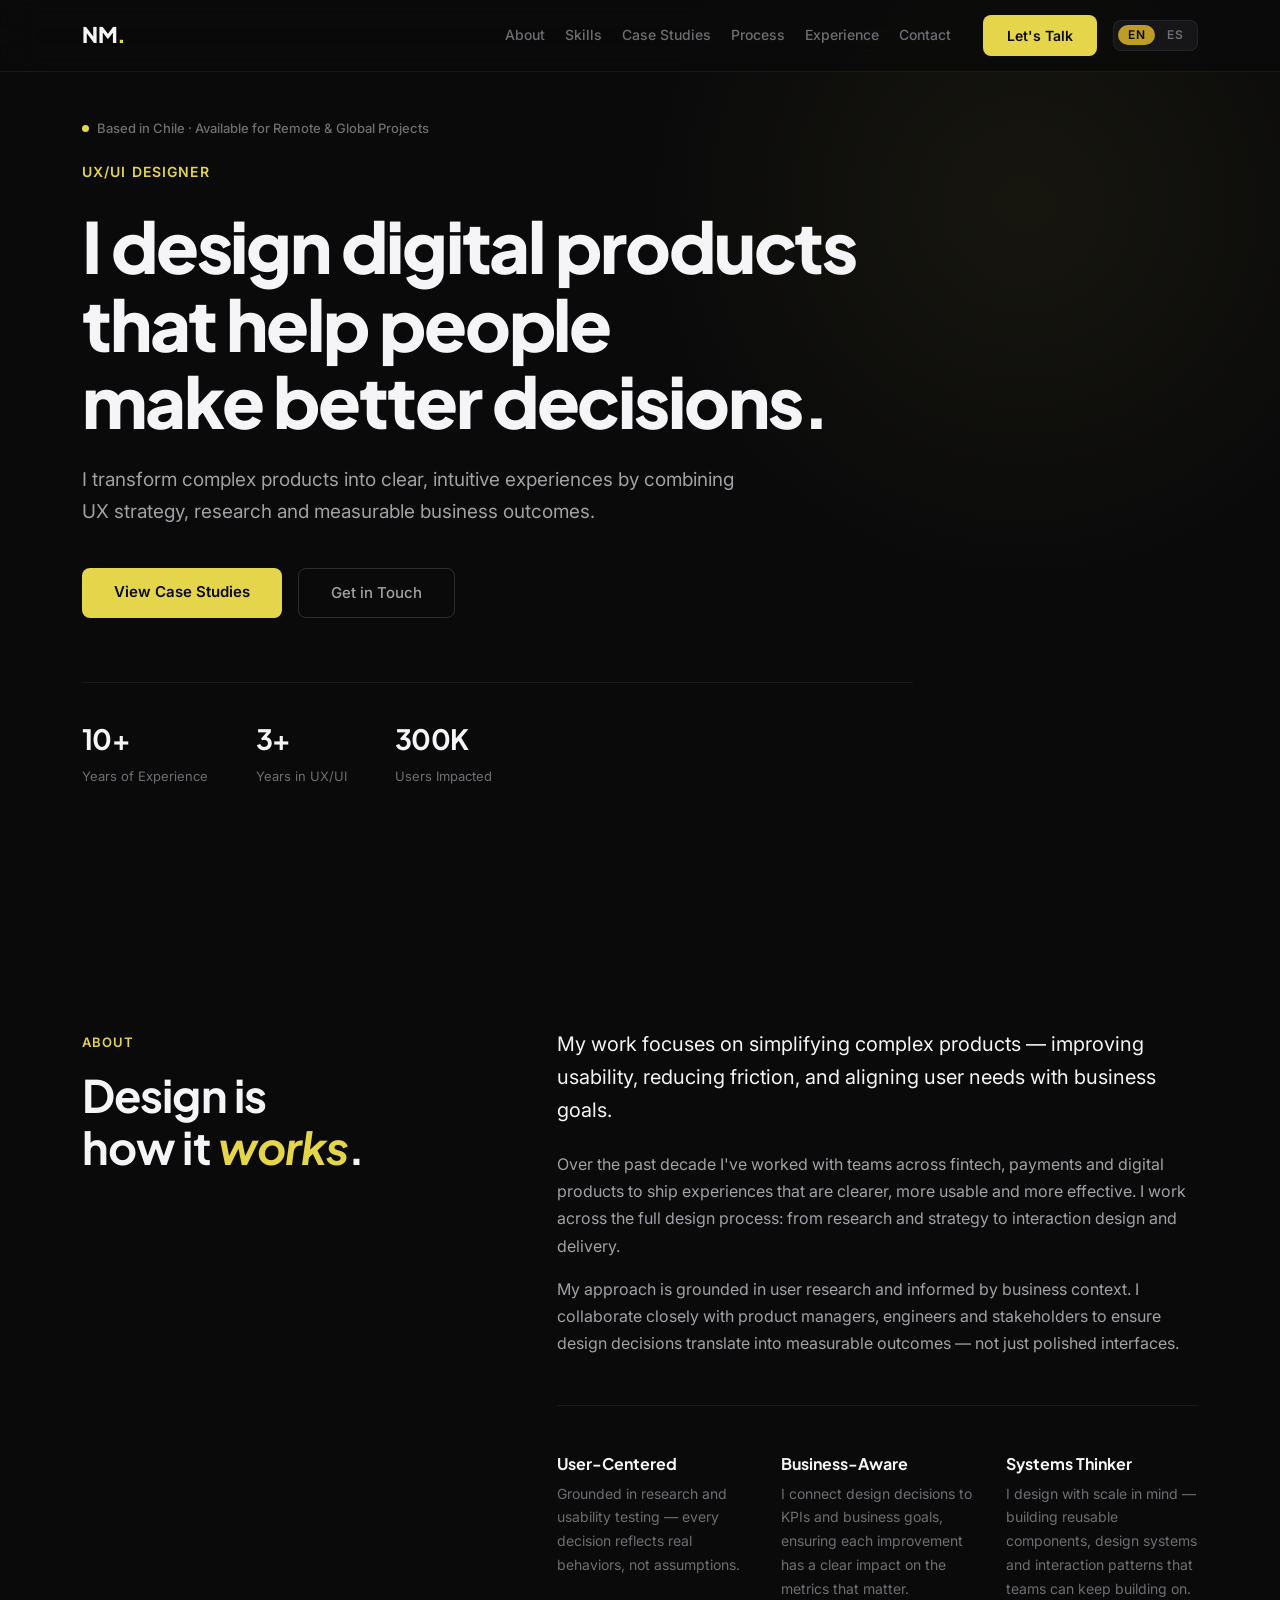
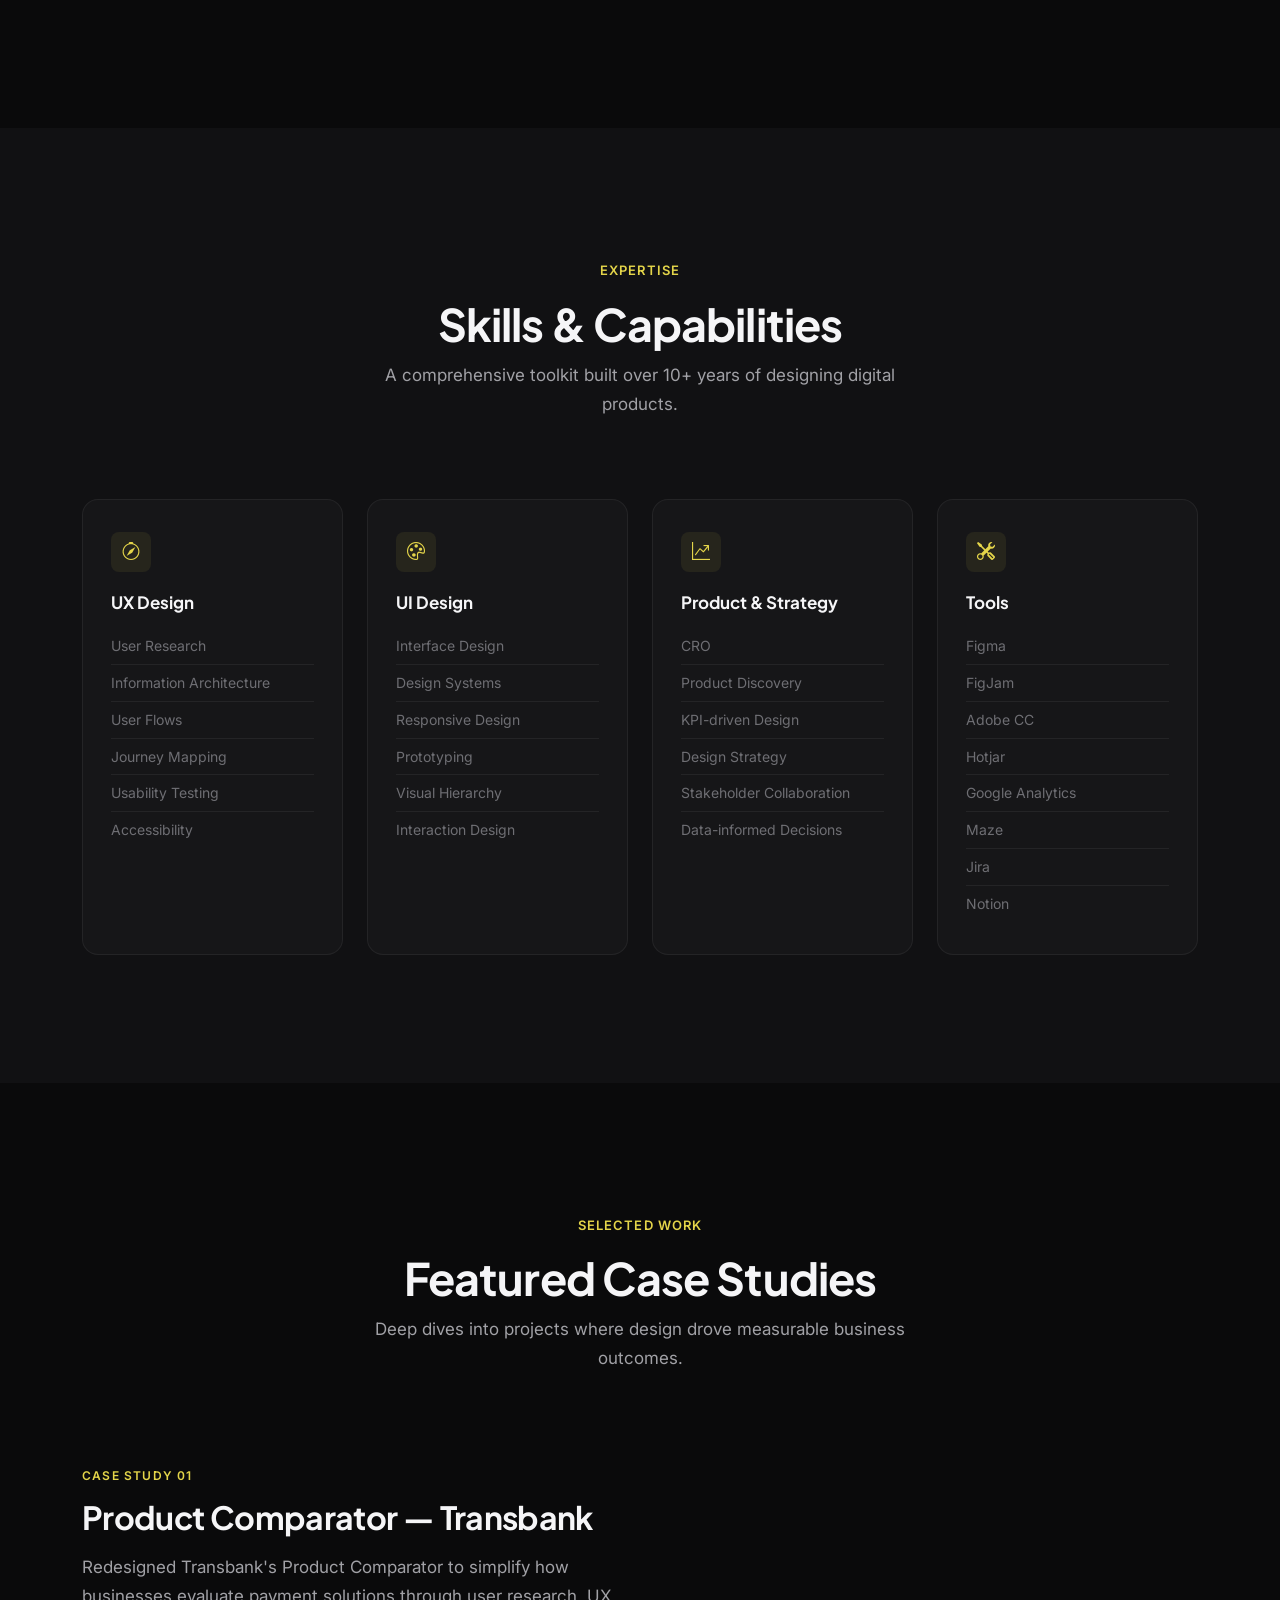
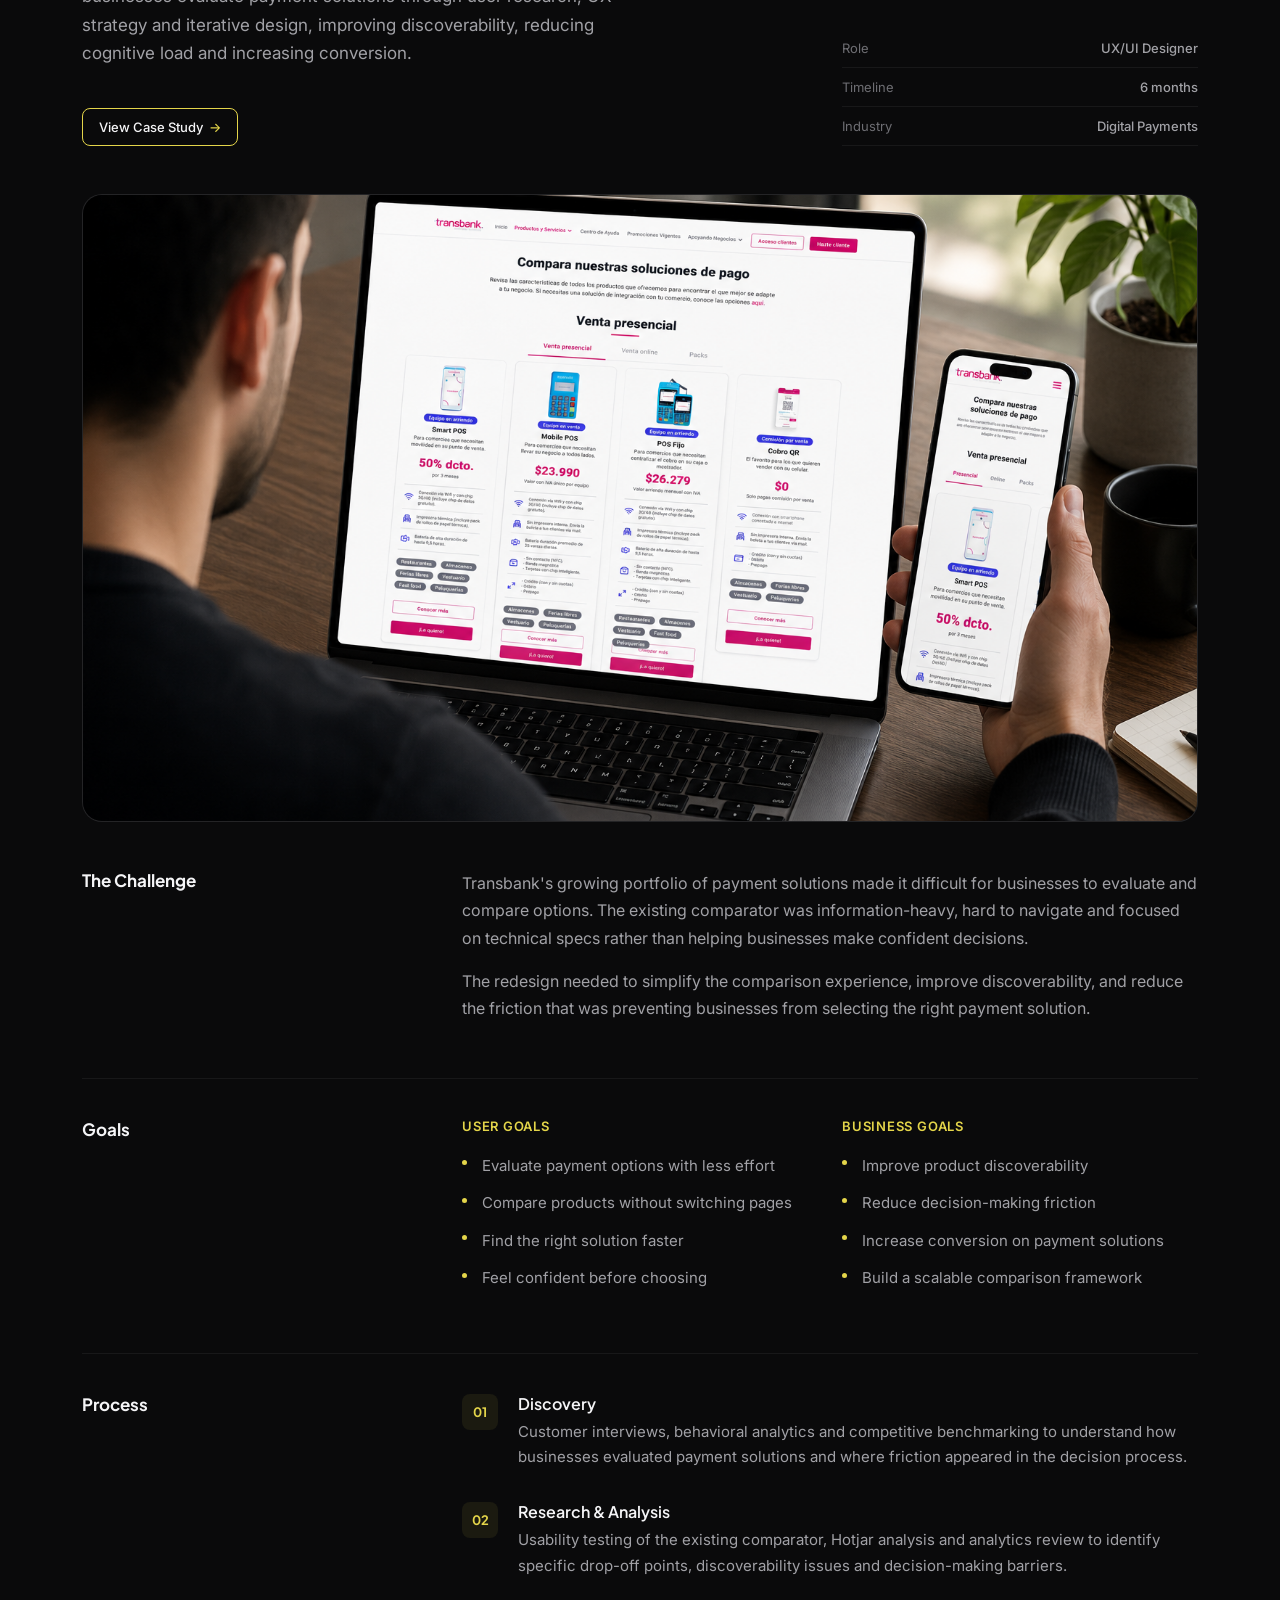
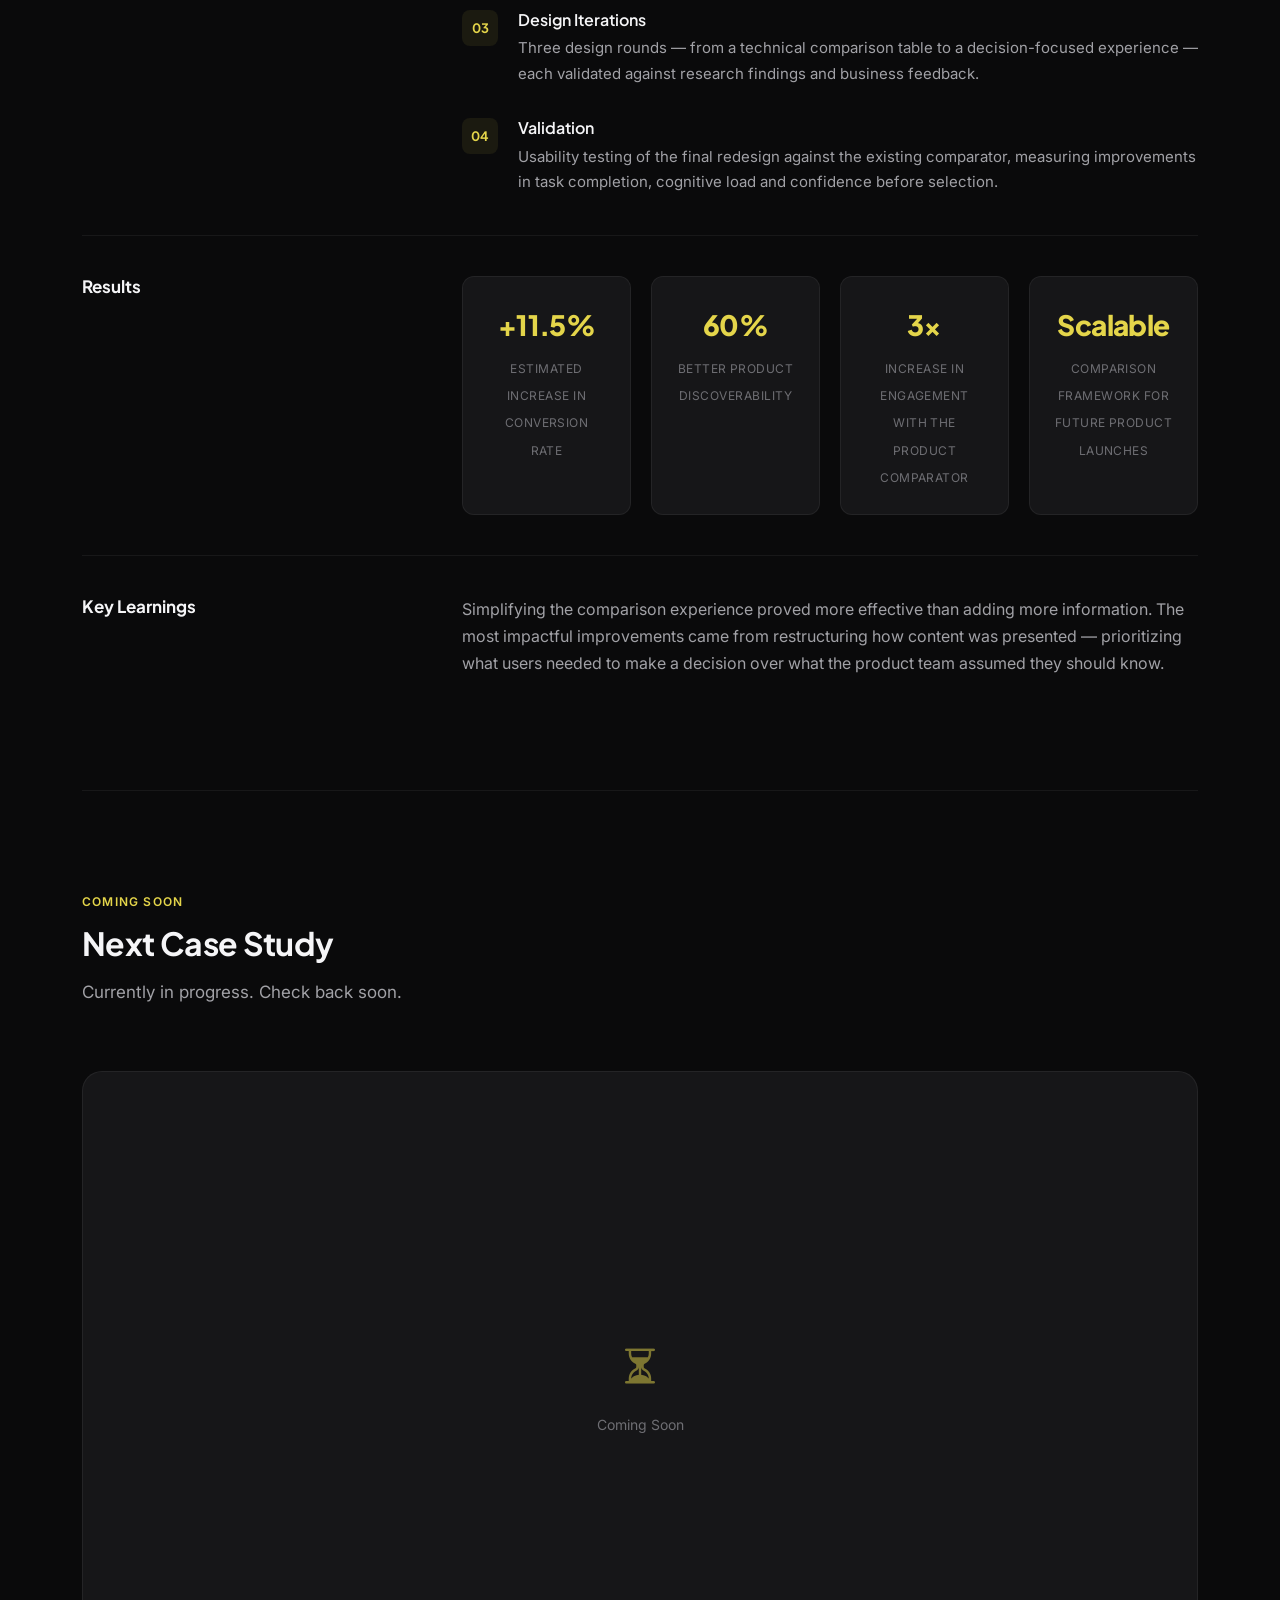
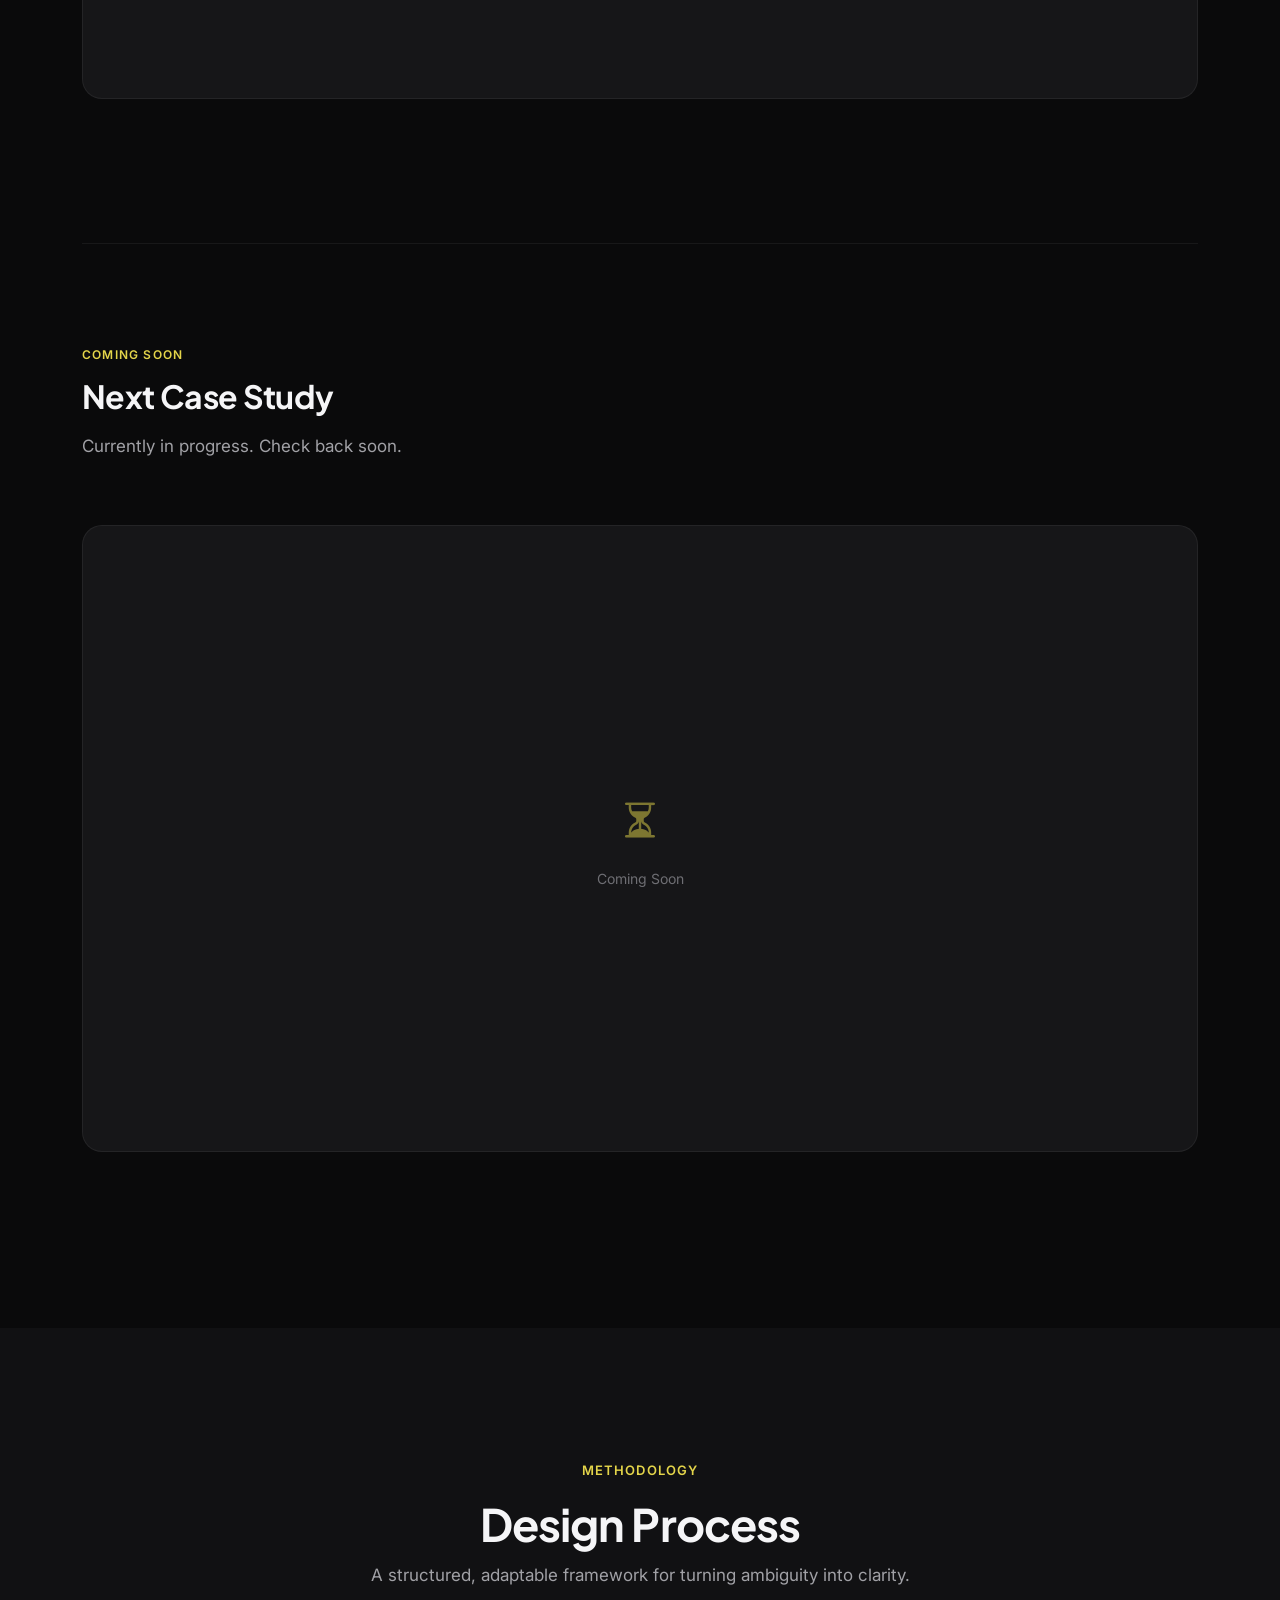
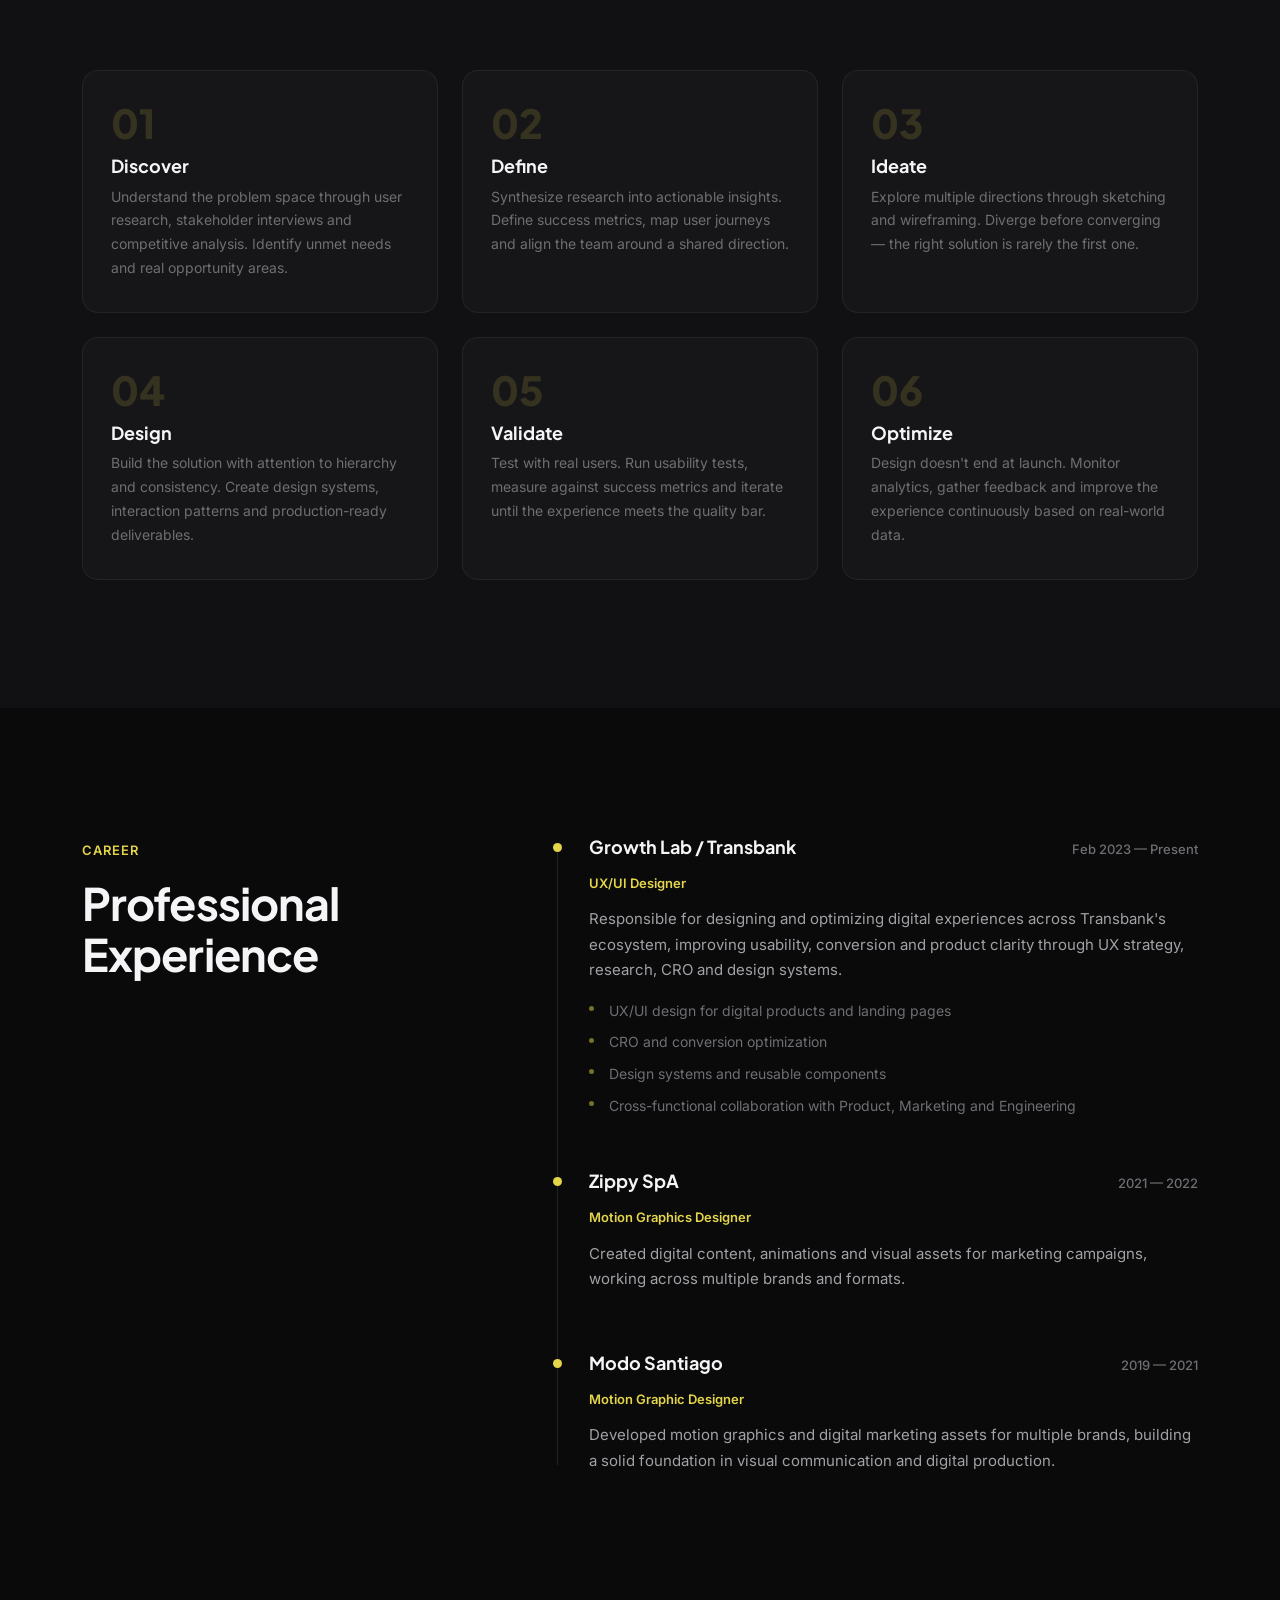
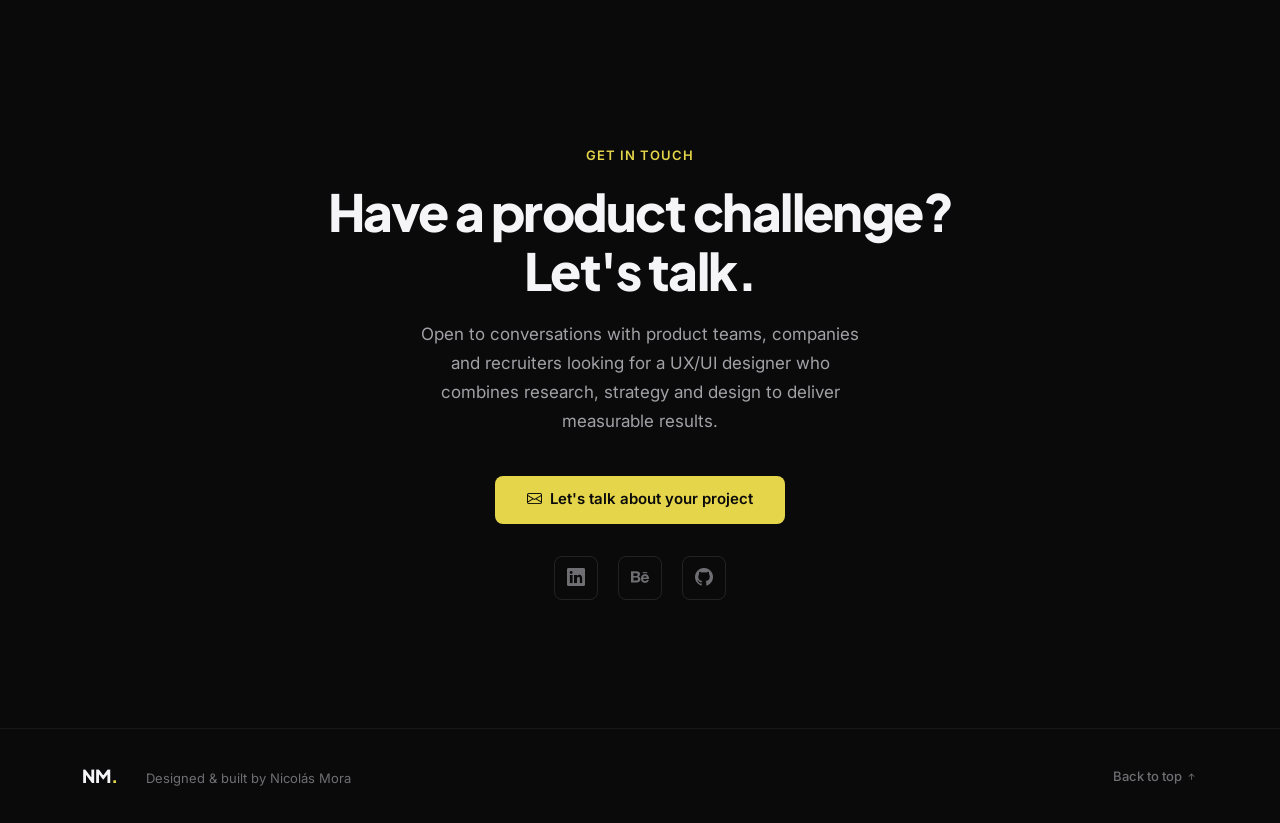
==== commit f7ed255e: "Cargo en title tag" ====
--- a/index.html
+++ b/index.html
@@ -6,7 +6,7 @@
   <meta name="description" content="Senior UX/UI Designer — Crafting intuitive digital experiences that drive measurable business outcomes.">
   <meta name="author" content="Nicolás Mora">
   <meta name="theme-color" content="#0a0a0b">
-  <title>Nicolás Mora — Senior UX/UI Designer</title>
+  <title>Nicolás Mora — UX/UI Designer</title>
 
   <link rel="preconnect" href="https://fonts.googleapis.com">
   <link rel="preconnect" href="https://fonts.gstatic.com" crossorigin>
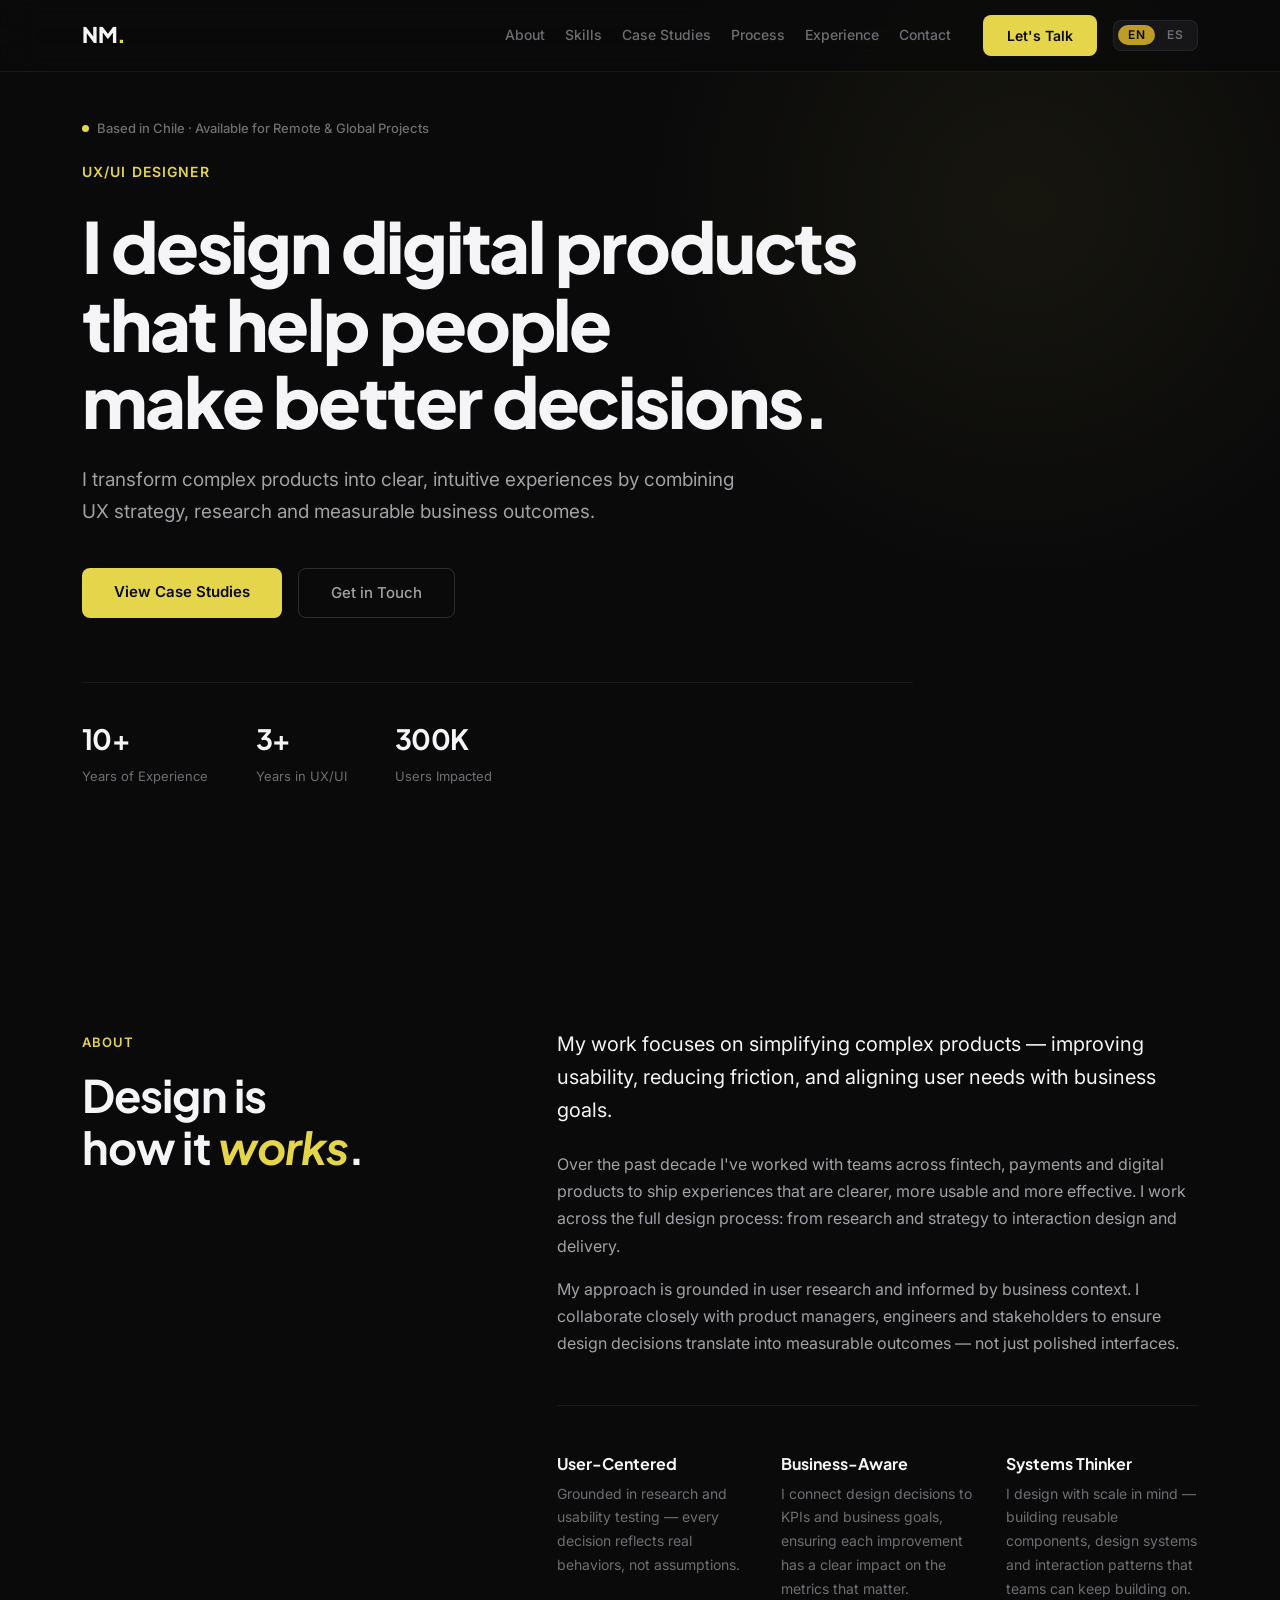
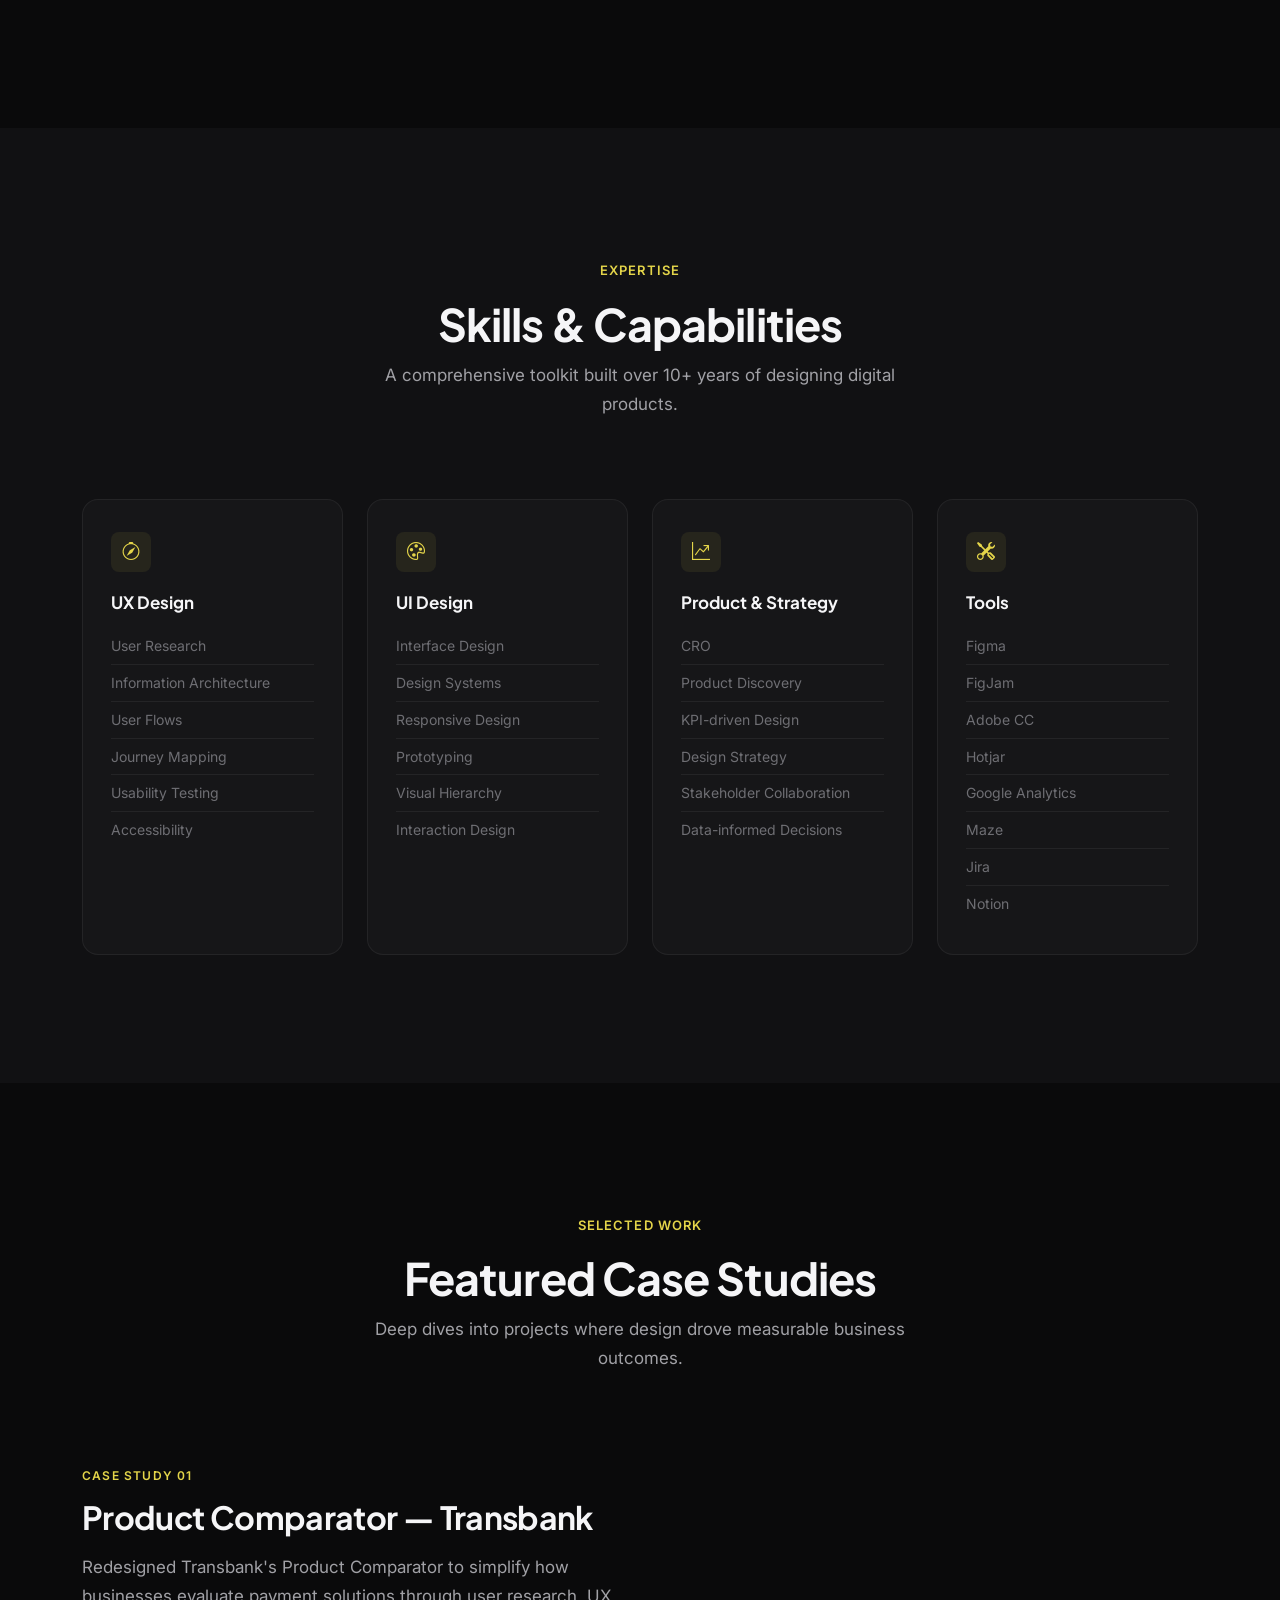
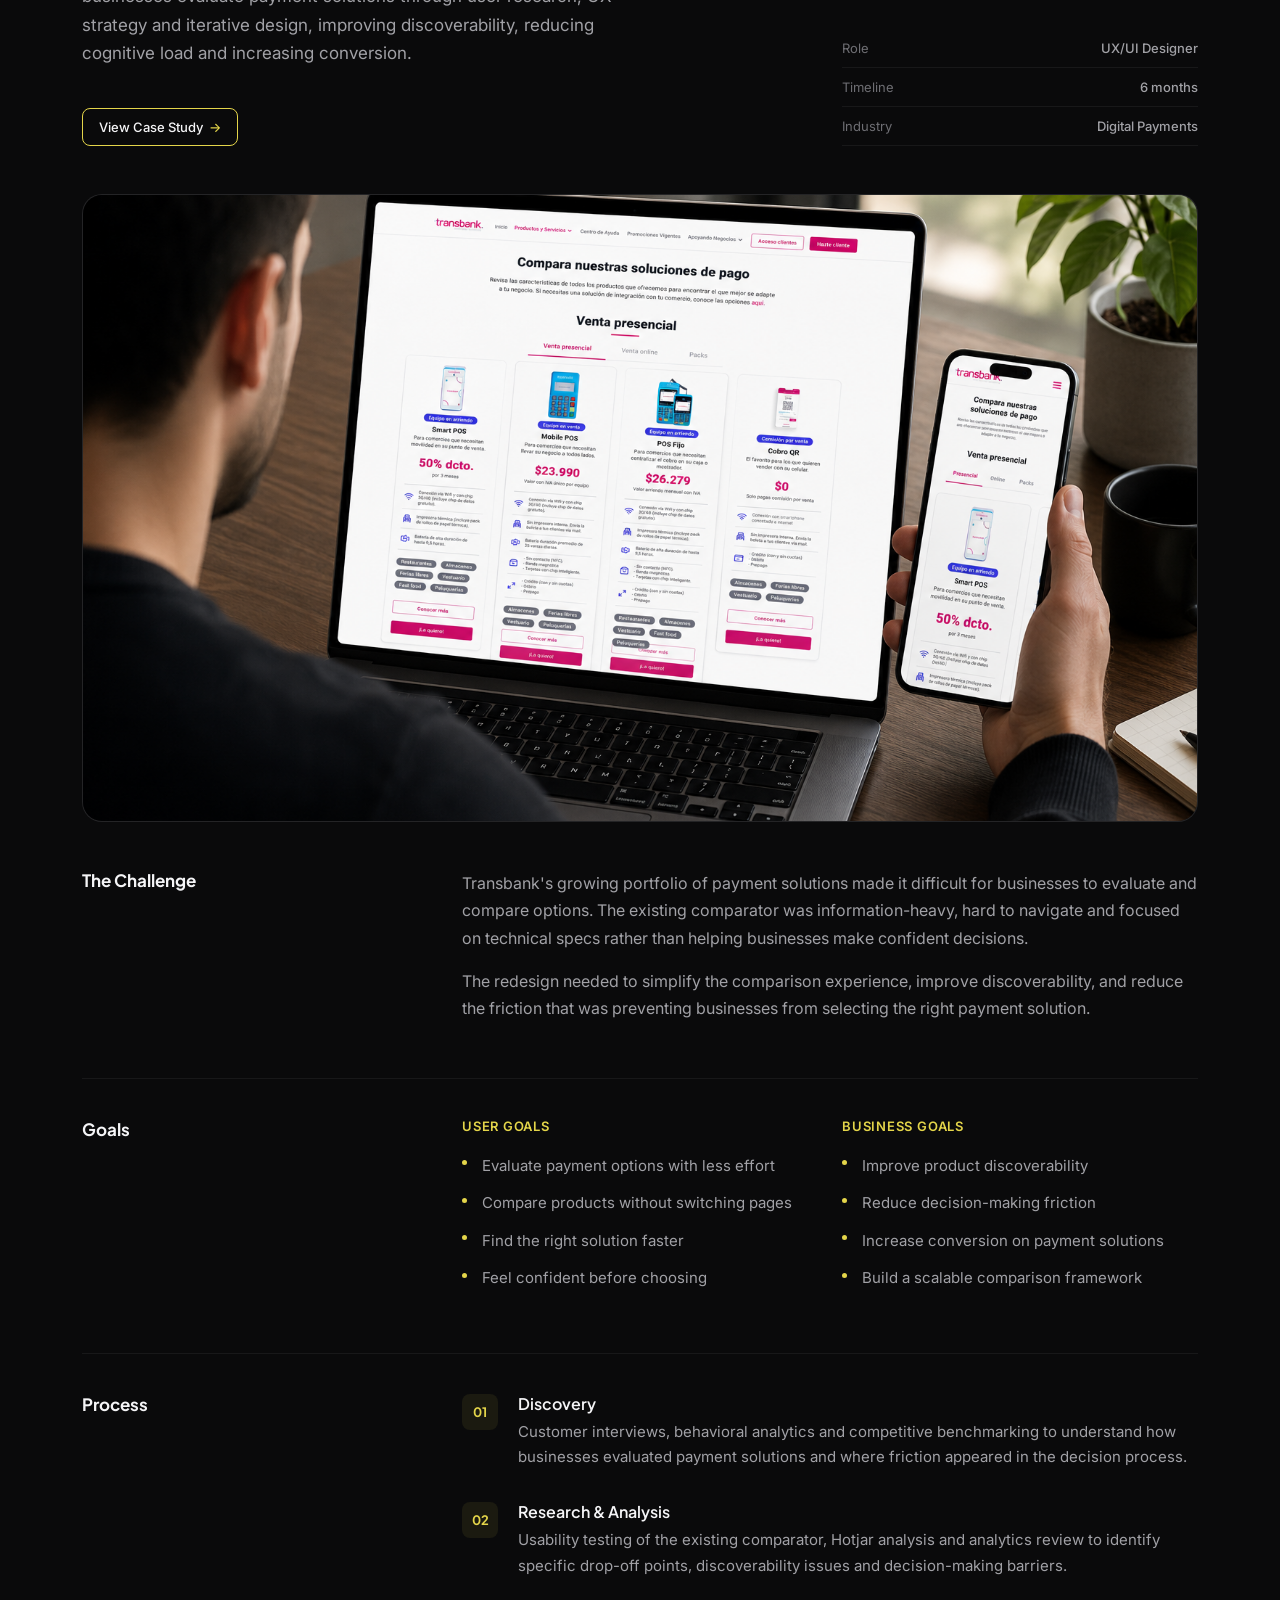
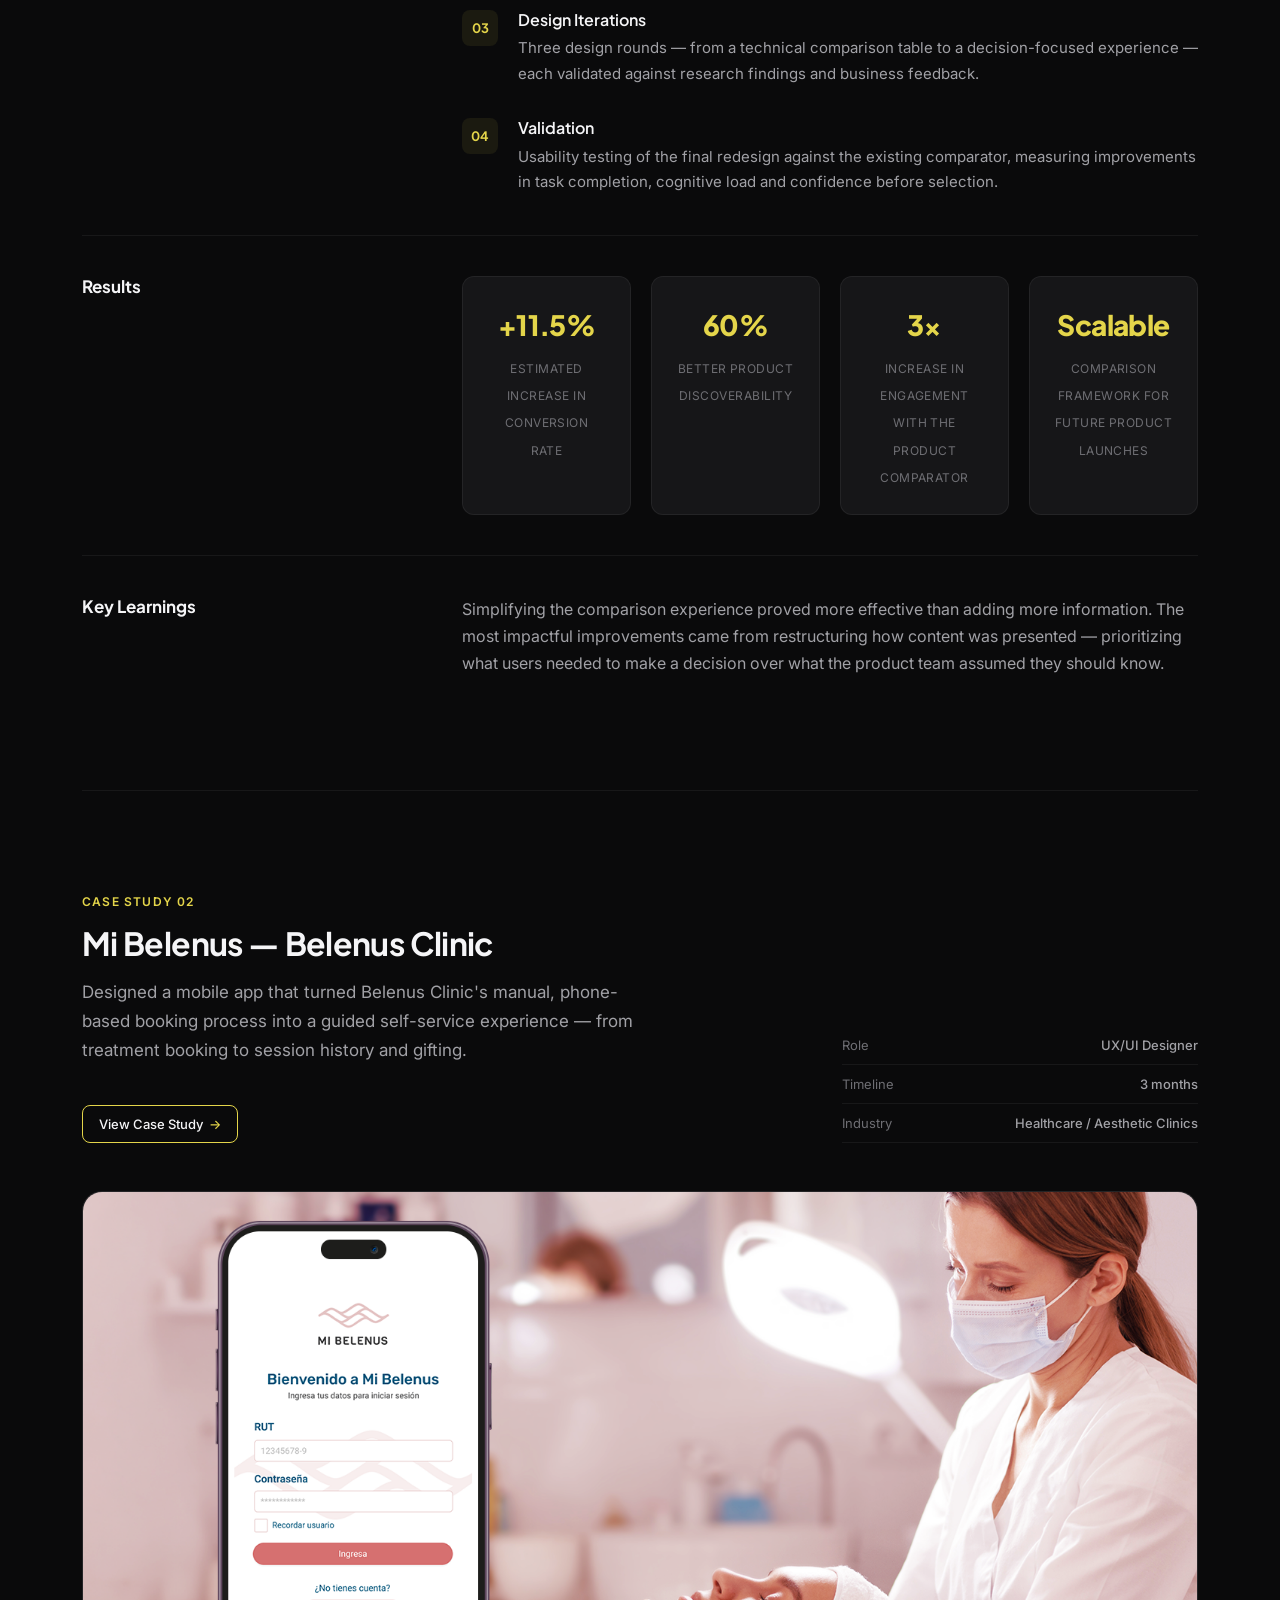
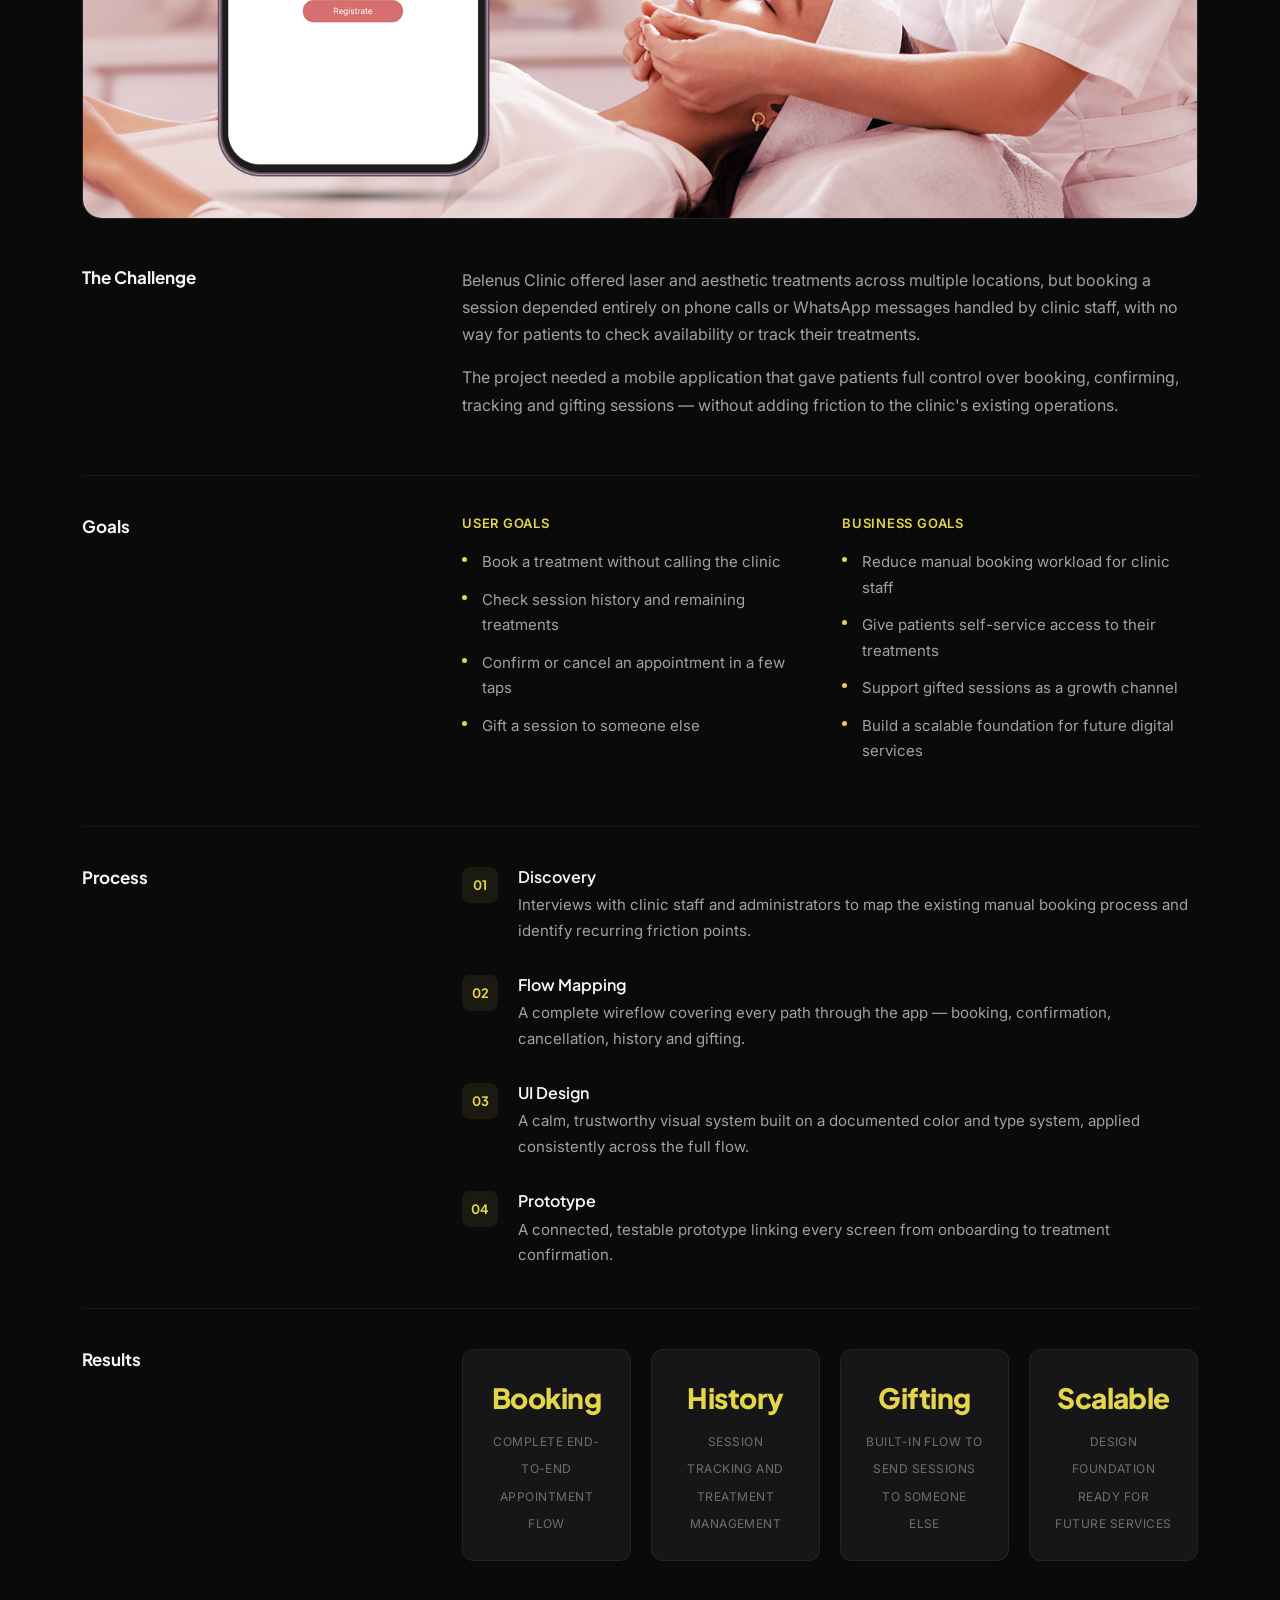
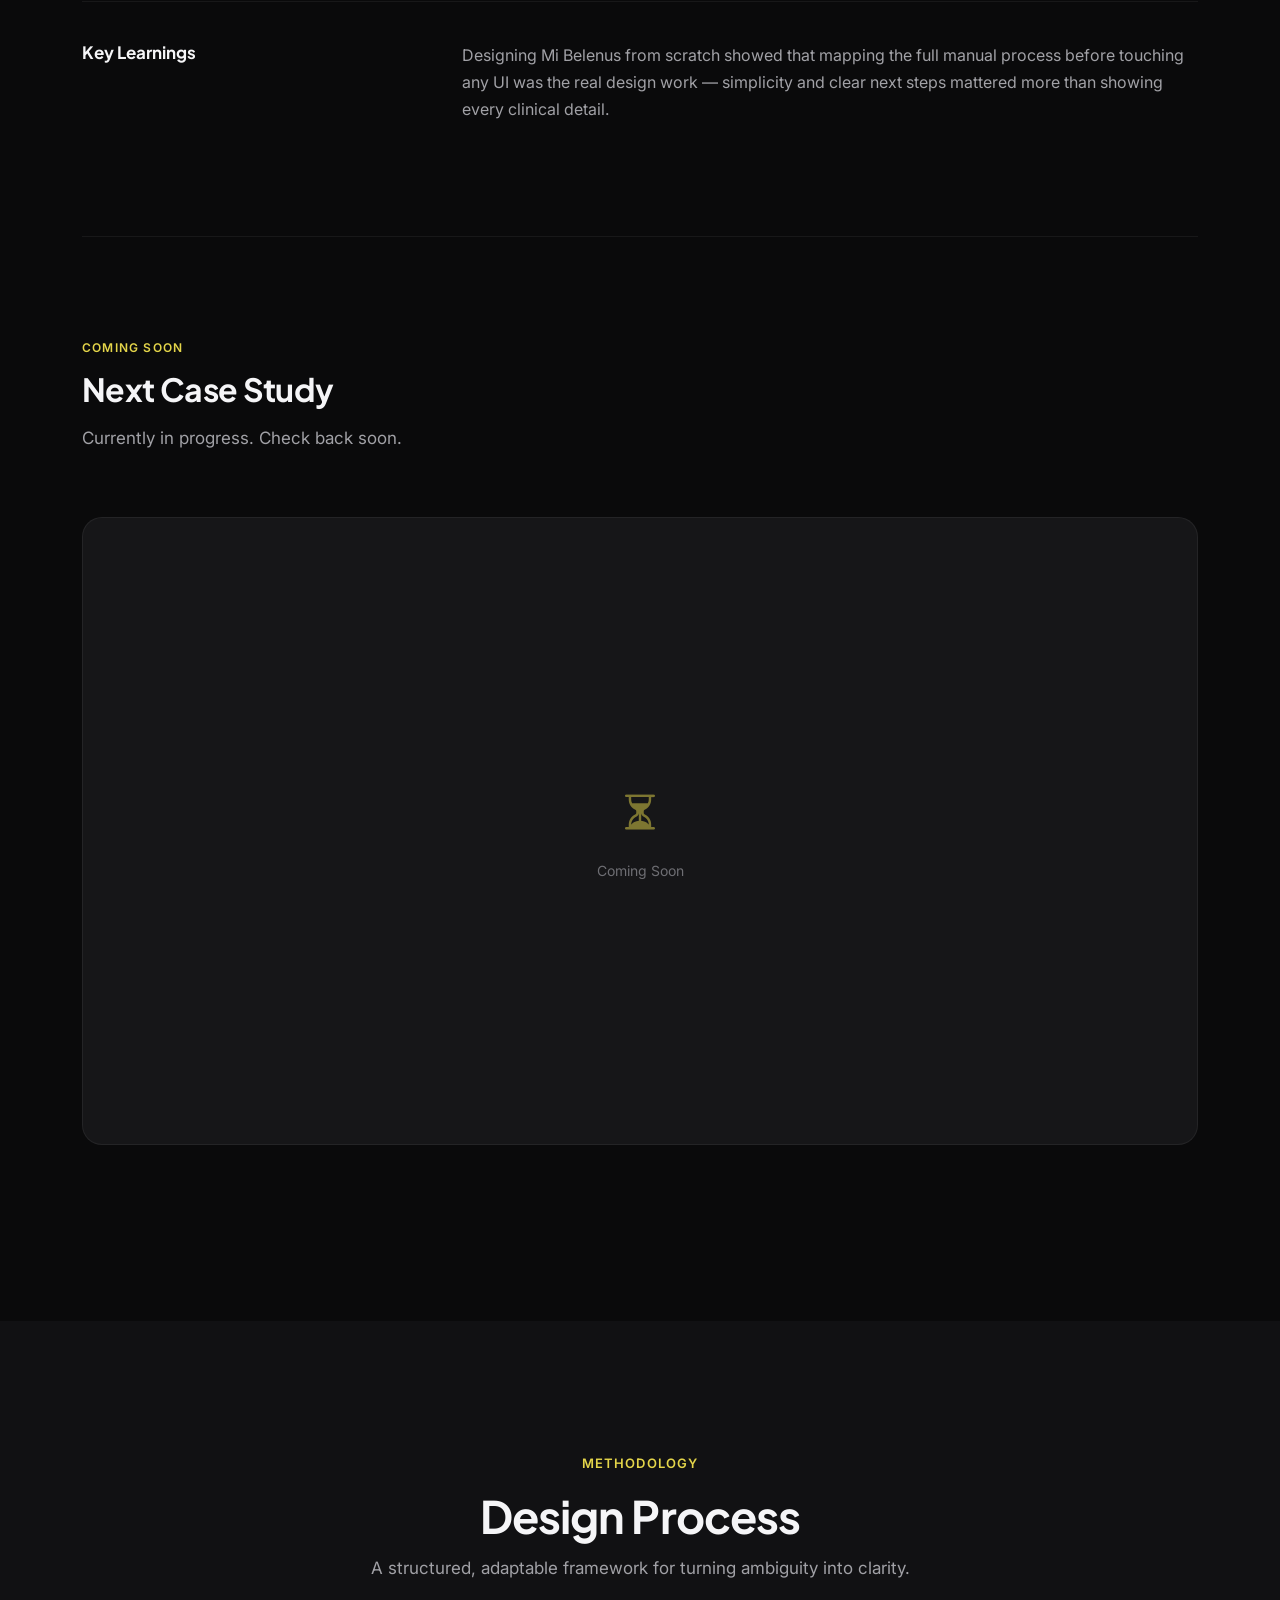
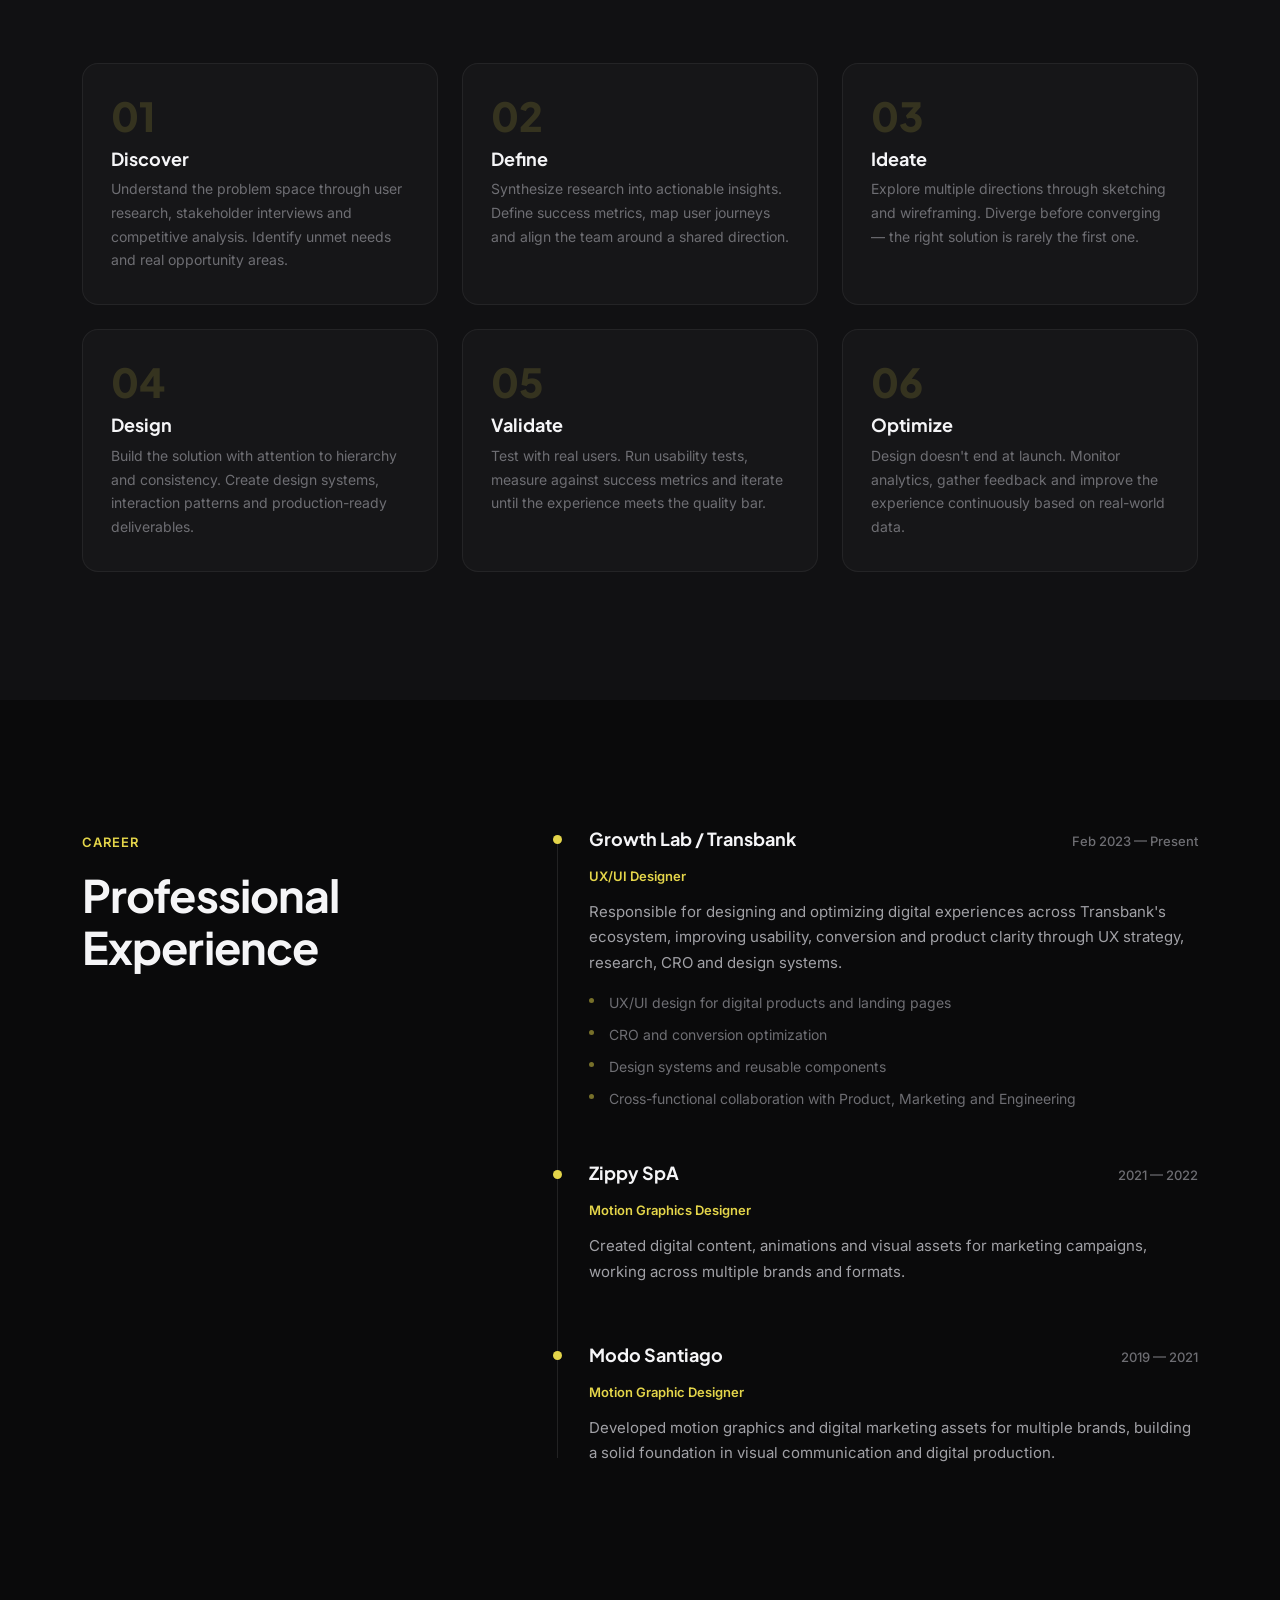
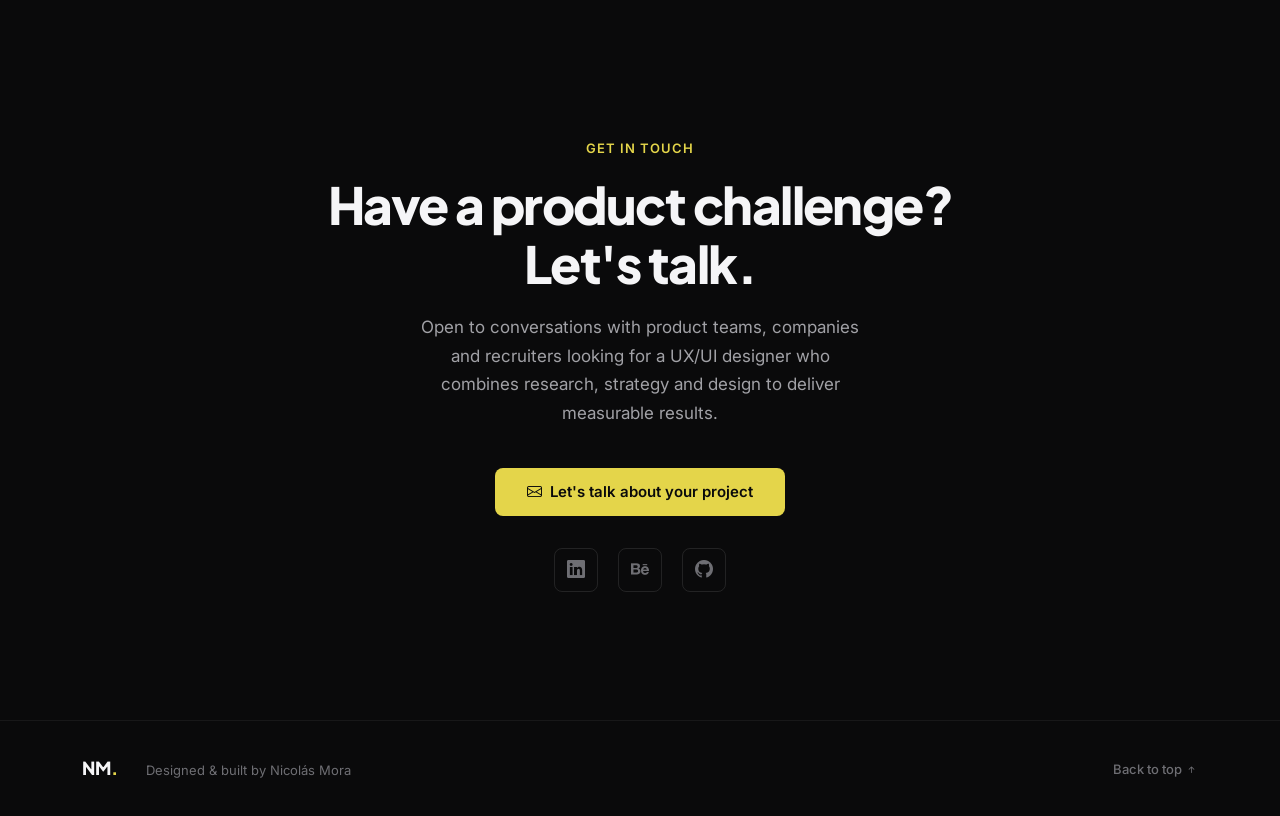
==== commit 16f2b4f1: "Agrego case study 2" ====
--- a/index.html
+++ b/index.html
@@ -359,23 +359,144 @@
       </article>
 
       <!-- ===== Case Study 2 ===== -->
-      <article class="case-study scroll-reveal" id="cs-2">
+      <article class="case-study scroll-reveal" id="cs-mibelenus">
         <div class="case-study-header">
           <div class="row align-items-end">
             <div class="col-lg-8">
-              <span class="case-label" data-i18n="cs2.label">Coming Soon</span>
-              <h3 class="case-title" data-i18n="cs2.title">Next Case Study</h3>
-              <p class="case-excerpt" data-i18n="cs2.excerpt">Currently in progress. Check back soon.</p>
-            </div>
-            <div class="col-lg-4"></div>
+              <span class="case-label" data-i18n="cs2.label">Case Study 02</span>
+              <h3 class="case-title" data-i18n="cs2.title">Mi Belenus — Belenus Clinic</h3>
+              <p class="case-excerpt" data-i18n="cs2.excerpt">Designed a mobile app that turned Belenus Clinic's manual, phone-based booking process into a guided self-service experience — from treatment booking to session history and gifting.</p>
+              <a href="case-studies/mi-belenus.html" class="btn-case-study mt-4" data-i18n="cs2.viewCase">Explore Case Study</a>
+            </div>
+            <div class="col-lg-4">
+              <div class="case-meta">
+                <div class="meta-item"><span class="meta-label" data-i18n="cs.metaRole">Role</span><span class="meta-value" data-i18n="cs2.role">UX/UI Designer</span></div>
+                <div class="meta-item"><span class="meta-label" data-i18n="cs.metaTimeline">Timeline</span><span class="meta-value" data-i18n="cs2.timeline">3 months</span></div>
+                <div class="meta-item"><span class="meta-label" data-i18n="cs.metaIndustry">Industry</span><span class="meta-value" data-i18n="cs2.industry">Healthcare / Aesthetic Clinics</span></div>
+              </div>
+            </div>
           </div>
         </div>
 
         <div class="case-visual">
           <div class="case-visual-placeholder">
-            <div class="placeholder-inner">
-              <i class="bi bi-hourglass-split"></i>
-              <span>Coming Soon</span>
+            <img src="assets/case-studies/mi-belenus/hero.png"
+                 alt="Mi Belenus — booking, home and calendar screens"
+                 loading="lazy"
+                 draggable="false"
+                 style="width:100%;height:100%;object-fit:cover;display:block;">
+          </div>
+        </div>
+
+        <div class="case-body">
+          <div class="row">
+            <div class="col-lg-4 mb-4 mb-lg-0">
+              <h4 class="case-section-title" data-i18n="cs.challenge">The Challenge</h4>
+            </div>
+            <div class="col-lg-8">
+              <p data-i18n="cs2.challengeP1">Belenus Clinic offered laser and aesthetic treatments across multiple locations, but booking a session depended entirely on phone calls or WhatsApp messages handled by clinic staff, with no way for patients to check availability or track their treatments.</p>
+              <p data-i18n="cs2.challengeP2">The project needed a mobile application that gave patients full control over booking, confirming, tracking and gifting sessions — without adding friction to the clinic's existing operations.</p>
+            </div>
+          </div>
+
+          <hr class="case-divider">
+
+          <div class="row">
+            <div class="col-lg-4 mb-4 mb-lg-0">
+              <h4 class="case-section-title" data-i18n="cs.goals">Goals</h4>
+            </div>
+            <div class="col-lg-8">
+              <div class="row g-4">
+                <div class="col-sm-6">
+                  <h5 class="goal-label" data-i18n="cs.userGoals">User Goals</h5>
+                  <ul class="goal-list">
+                    <li data-i18n="cs2.ug1">Book a treatment without calling the clinic</li>
+                    <li data-i18n="cs2.ug2">Check session history and remaining treatments</li>
+                    <li data-i18n="cs2.ug3">Confirm or cancel an appointment in a few taps</li>
+                    <li data-i18n="cs2.ug4">Gift a session to someone else</li>
+                  </ul>
+                </div>
+                <div class="col-sm-6">
+                  <h5 class="goal-label" data-i18n="cs.bizGoals">Business Goals</h5>
+                  <ul class="goal-list">
+                    <li data-i18n="cs2.bg1">Reduce manual booking workload for clinic staff</li>
+                    <li data-i18n="cs2.bg2">Give patients self-service access to their treatments</li>
+                    <li data-i18n="cs2.bg3">Support gifted sessions as a growth channel</li>
+                    <li data-i18n="cs2.bg4">Build a scalable foundation for future digital services</li>
+                  </ul>
+                </div>
+              </div>
+            </div>
+          </div>
+
+          <hr class="case-divider">
+
+          <div class="row">
+            <div class="col-lg-4 mb-4 mb-lg-0">
+              <h4 class="case-section-title" data-i18n="cs.process">Process</h4>
+            </div>
+            <div class="col-lg-8">
+              <div class="process-steps-inline">
+                <div class="process-step-item">
+                  <span class="step-num">01</span>
+                  <h5 data-i18n="cs2.proc1Title">Discovery</h5>
+                  <p data-i18n="cs2.proc1Desc">Interviews with clinic staff and administrators to map the existing manual booking process and identify recurring friction points.</p>
+                </div>
+                <div class="process-step-item">
+                  <span class="step-num">02</span>
+                  <h5 data-i18n="cs2.proc2Title">Flow Mapping</h5>
+                  <p data-i18n="cs2.proc2Desc">A complete wireflow covering every path through the app — booking, confirmation, cancellation, history and gifting.</p>
+                </div>
+                <div class="process-step-item">
+                  <span class="step-num">03</span>
+                  <h5 data-i18n="cs2.proc3Title">UI Design</h5>
+                  <p data-i18n="cs2.proc3Desc">A calm, trustworthy visual system built on a documented color and type system, applied consistently across the full flow.</p>
+                </div>
+                <div class="process-step-item">
+                  <span class="step-num">04</span>
+                  <h5 data-i18n="cs2.proc4Title">Prototype</h5>
+                  <p data-i18n="cs2.proc4Desc">A connected, testable prototype linking every screen from onboarding to treatment confirmation.</p>
+                </div>
+              </div>
+            </div>
+          </div>
+
+          <hr class="case-divider">
+
+          <div class="row">
+            <div class="col-lg-4 mb-4 mb-lg-0">
+              <h4 class="case-section-title" data-i18n="cs.results">Results</h4>
+            </div>
+            <div class="col-lg-8">
+              <div class="results-grid">
+                <div class="result-card">
+                  <span class="result-number" data-i18n="cs2.res1Num">Booking</span>
+                  <span class="result-desc" data-i18n="cs2.res1Desc">Complete end-to-end appointment flow</span>
+                </div>
+                <div class="result-card">
+                  <span class="result-number" data-i18n="cs2.res2Num">History</span>
+                  <span class="result-desc" data-i18n="cs2.res2Desc">Session tracking and treatment management</span>
+                </div>
+                <div class="result-card">
+                  <span class="result-number" data-i18n="cs2.res3Num">Gifting</span>
+                  <span class="result-desc" data-i18n="cs2.res3Desc">Built-in flow to send sessions to someone else</span>
+                </div>
+                <div class="result-card">
+                  <span class="result-number" data-i18n="cs2.res4Num">Scalable</span>
+                  <span class="result-desc" data-i18n="cs2.res4Desc">Design foundation ready for future services</span>
+                </div>
+              </div>
+            </div>
+          </div>
+
+          <hr class="case-divider">
+
+          <div class="row">
+            <div class="col-lg-4 mb-4 mb-lg-0">
+              <h4 class="case-section-title" data-i18n="cs.learnings">Key Learnings</h4>
+            </div>
+            <div class="col-lg-8">
+              <p data-i18n="cs2.learnings">Designing Mi Belenus from scratch showed that mapping the full manual process before touching any UI was the real design work — simplicity and clear next steps mattered more than showing every clinical detail.</p>
             </div>
           </div>
         </div>
